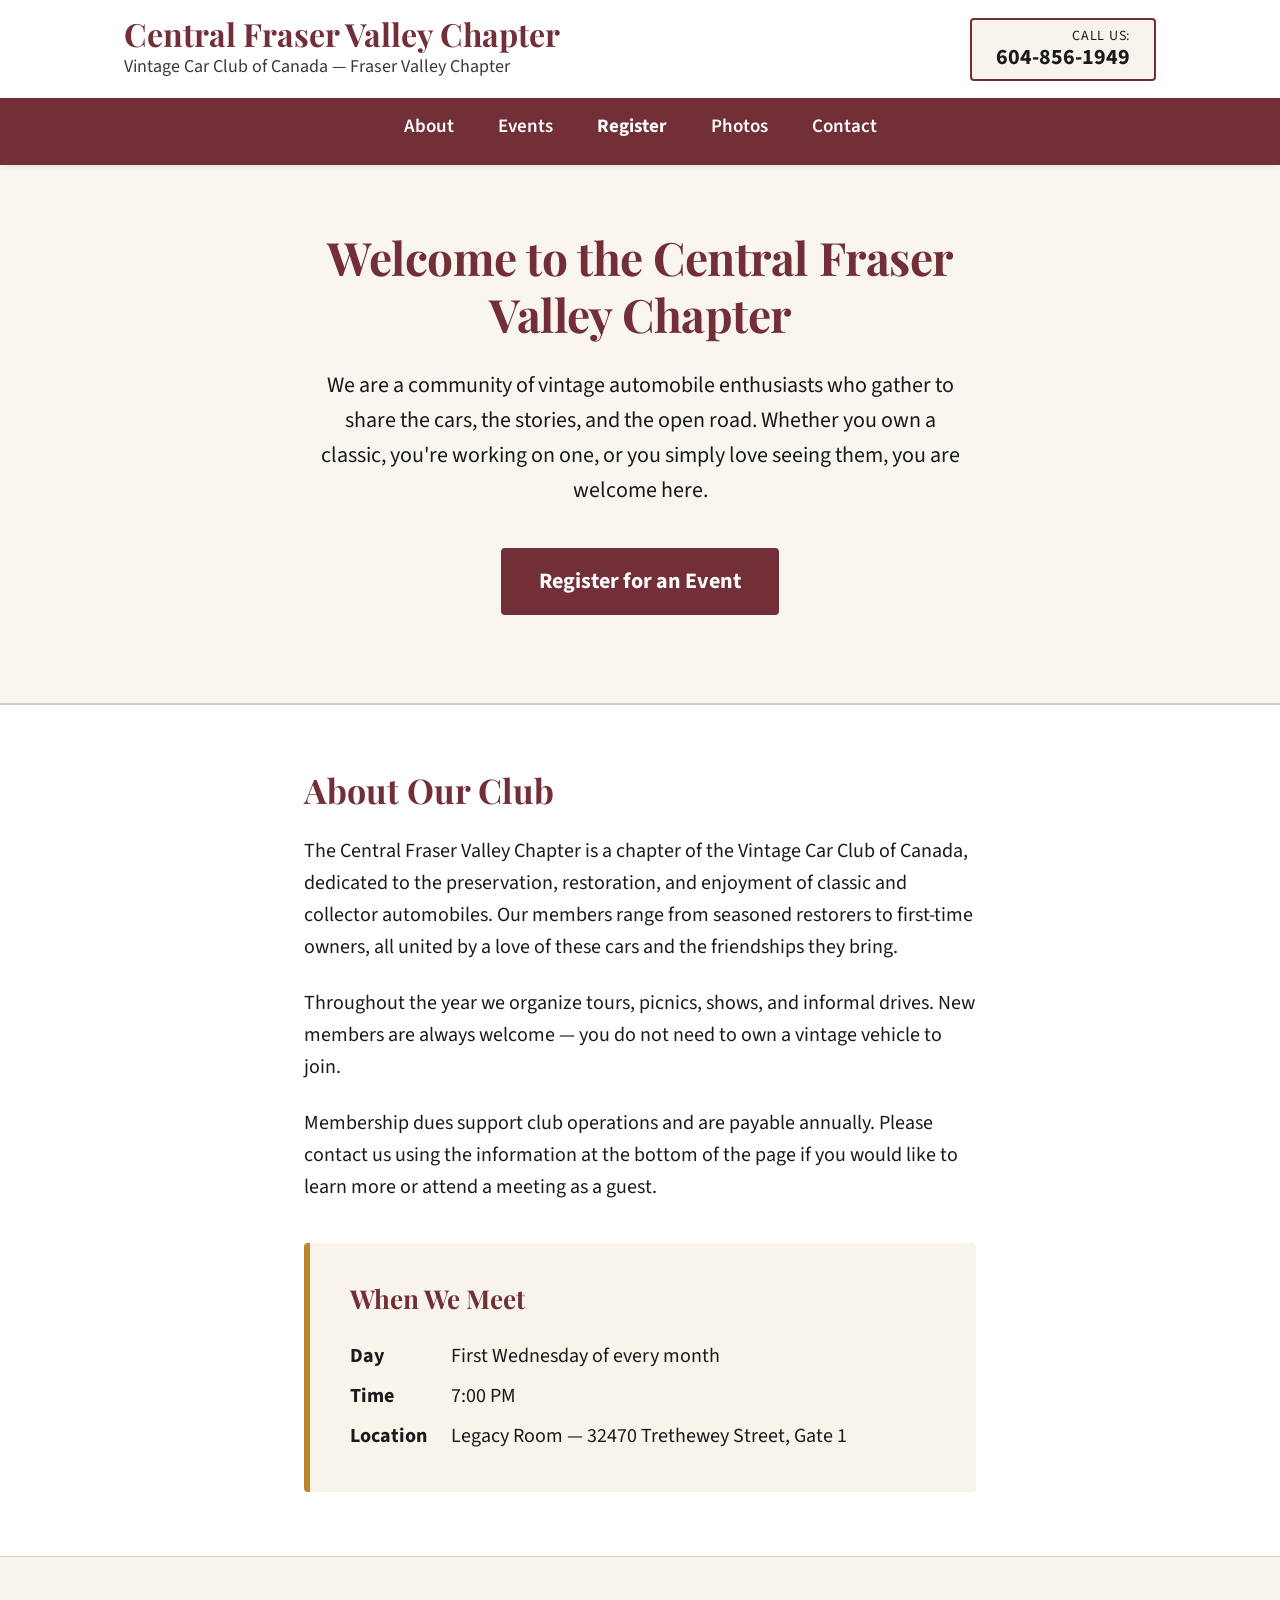
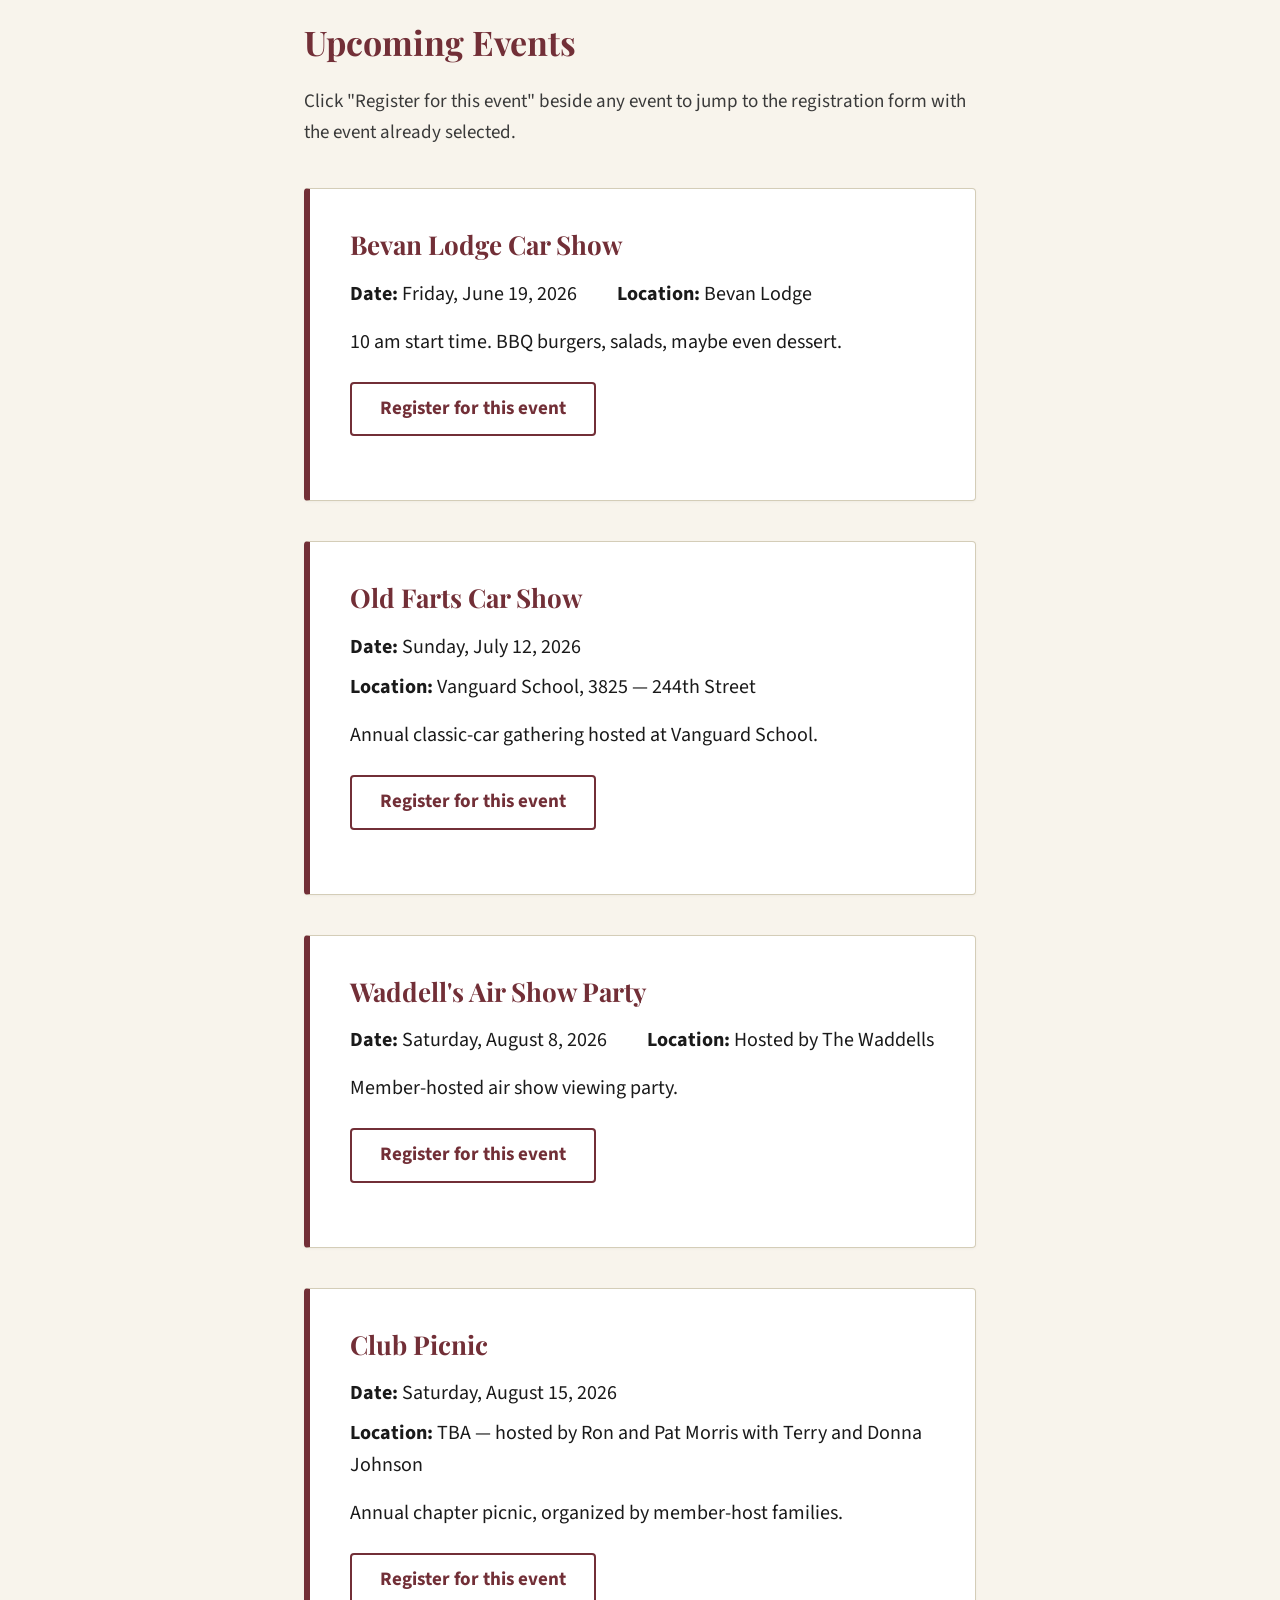
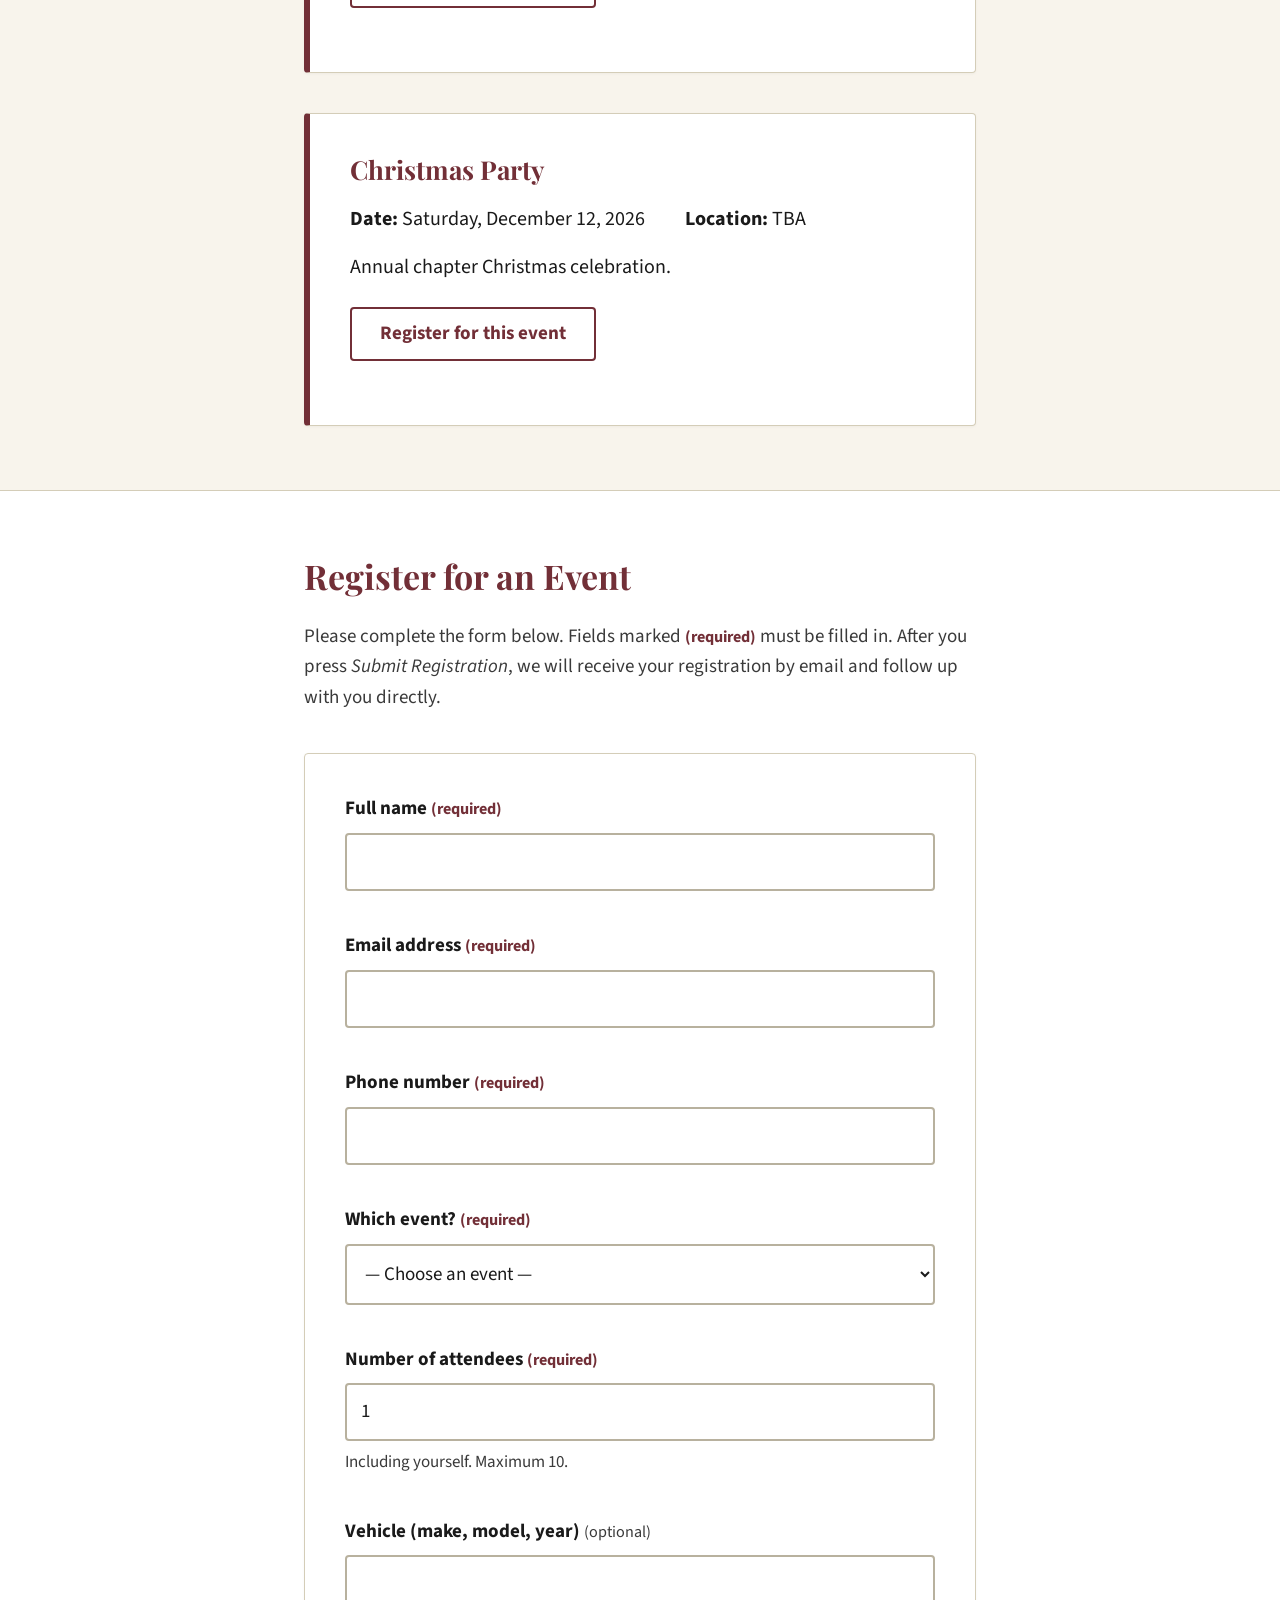
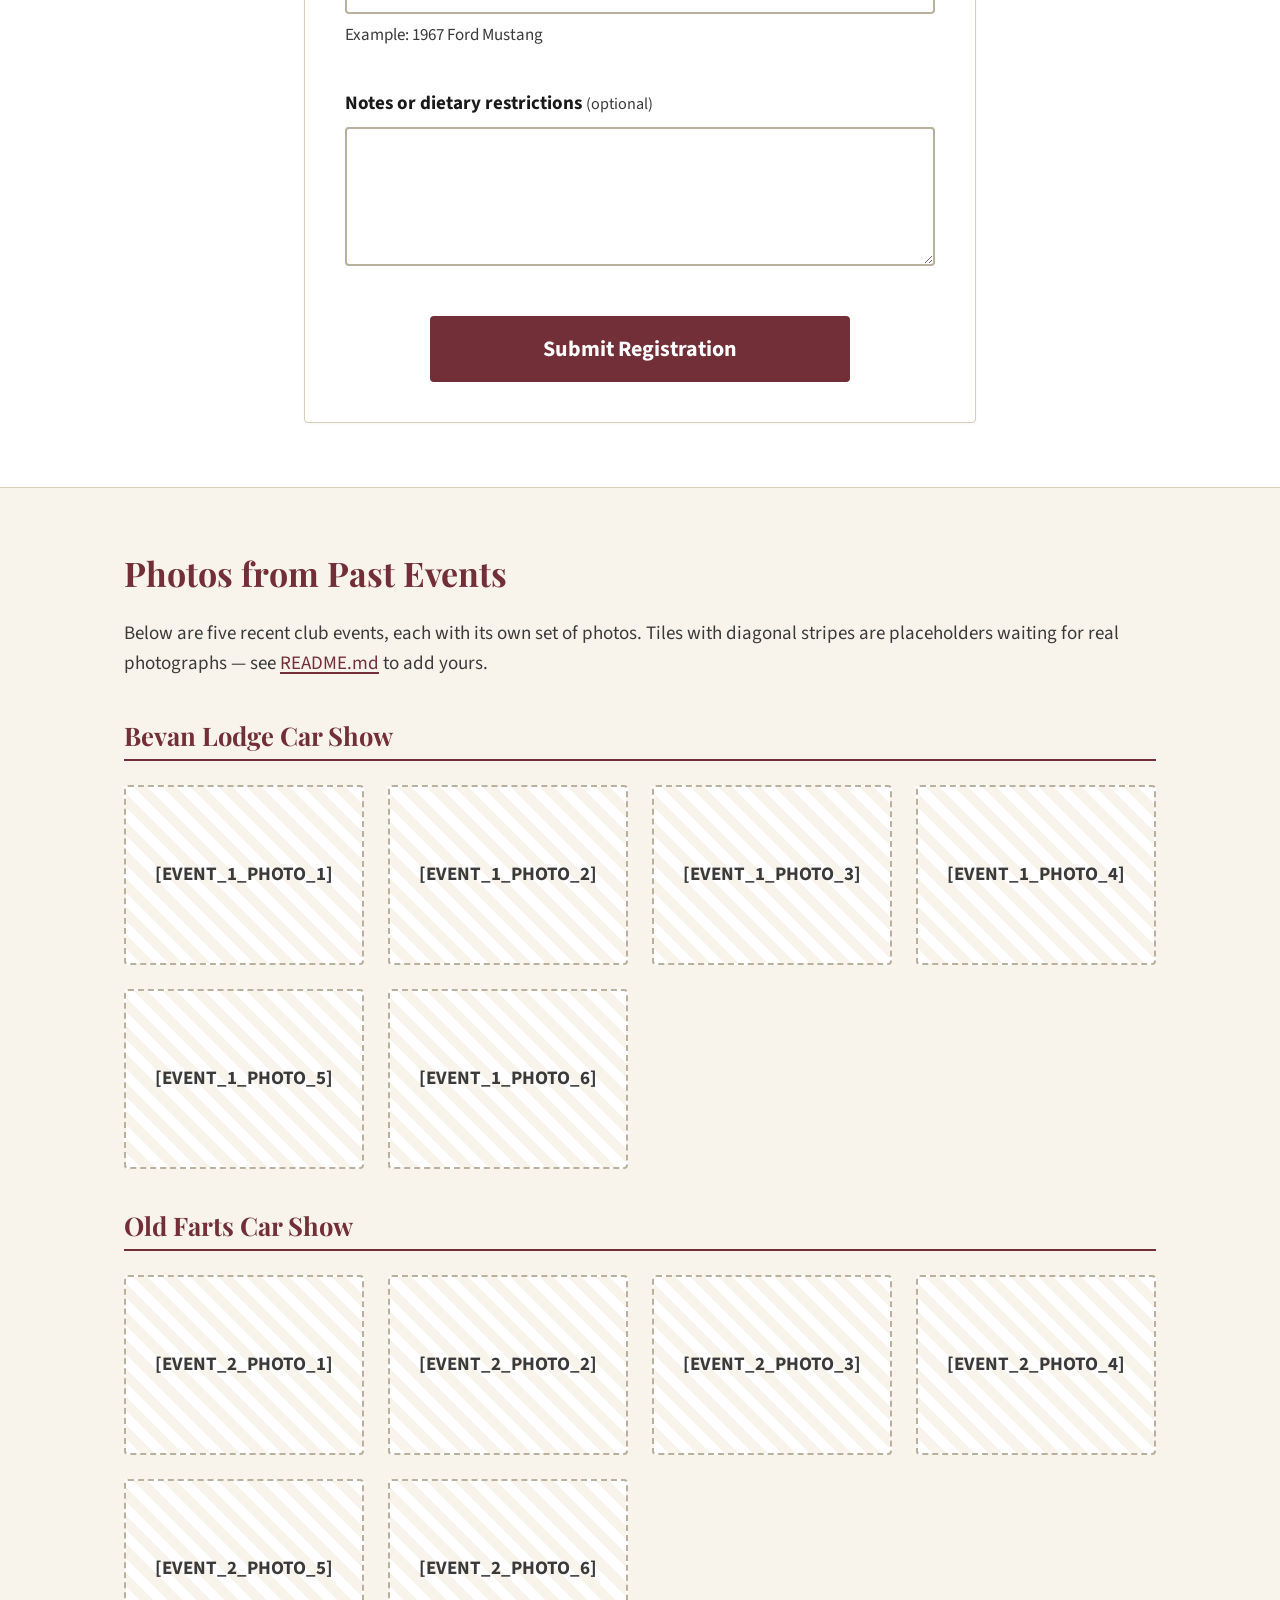
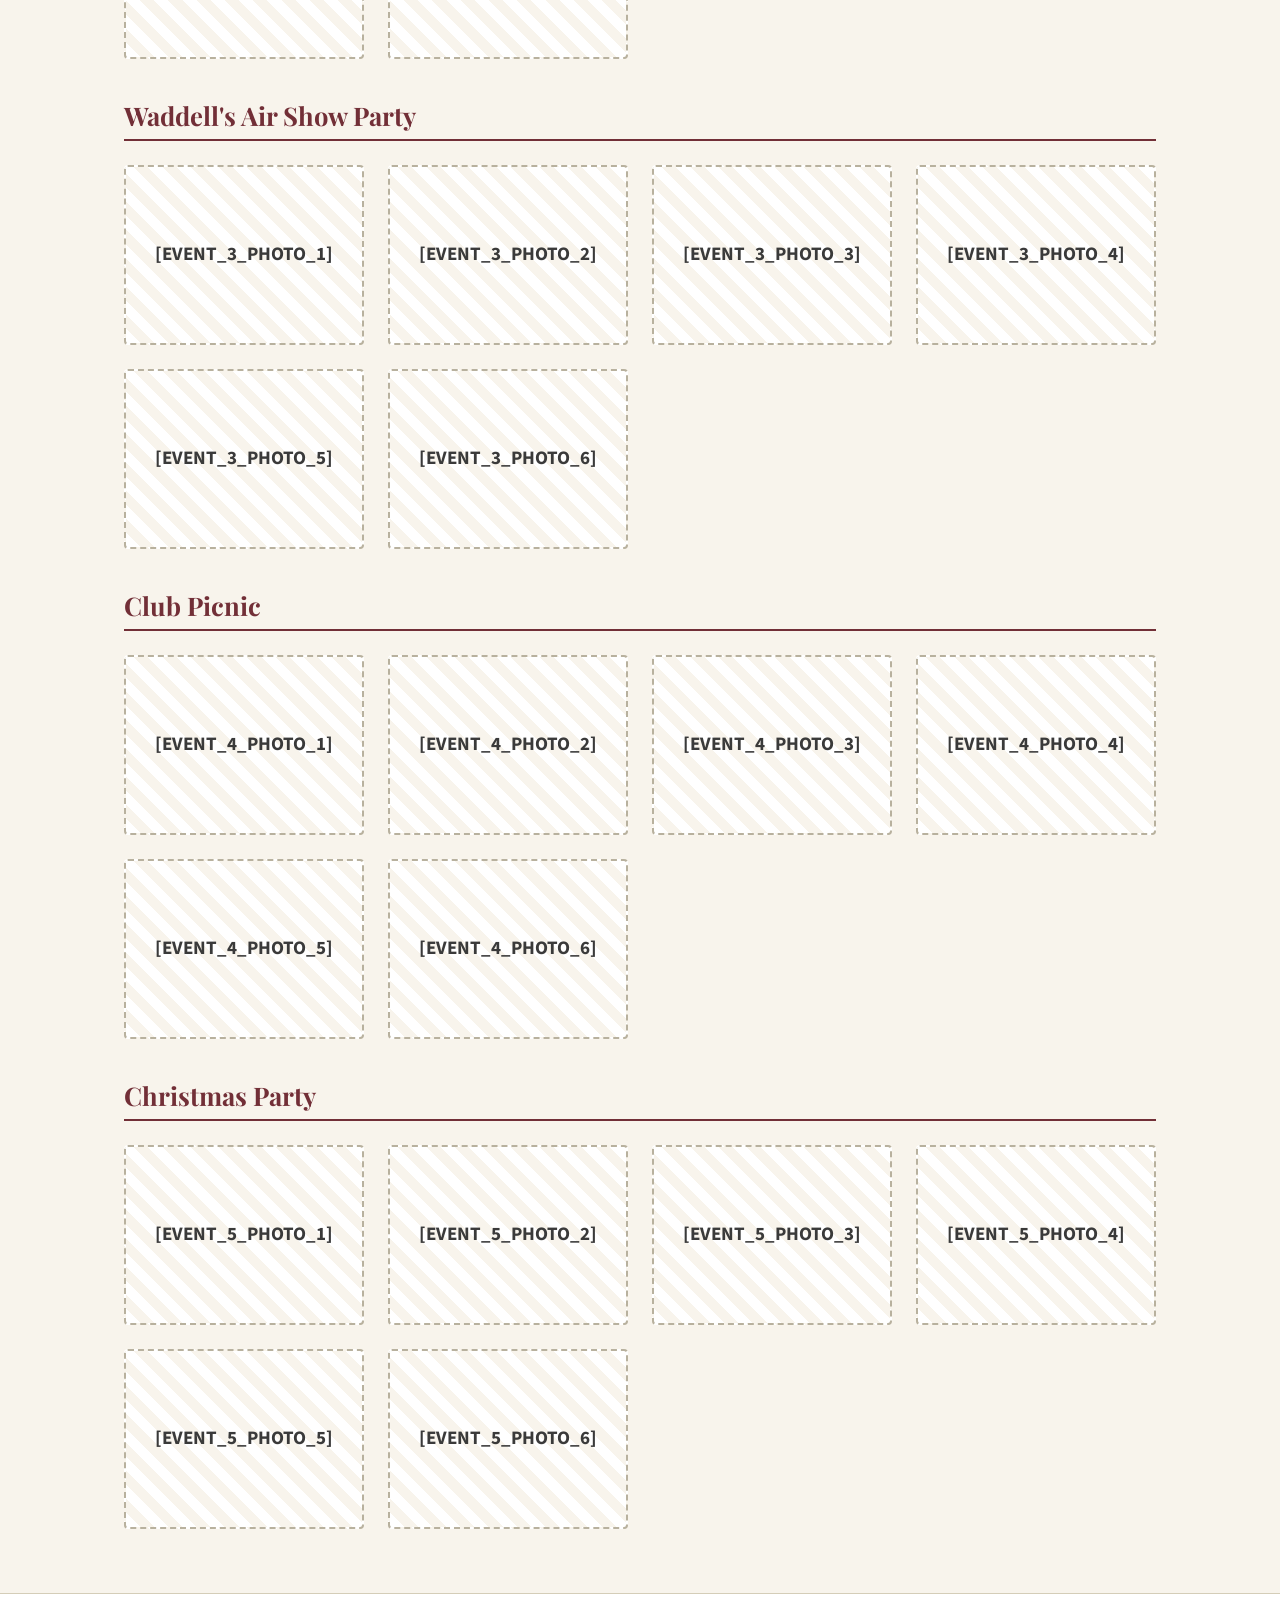
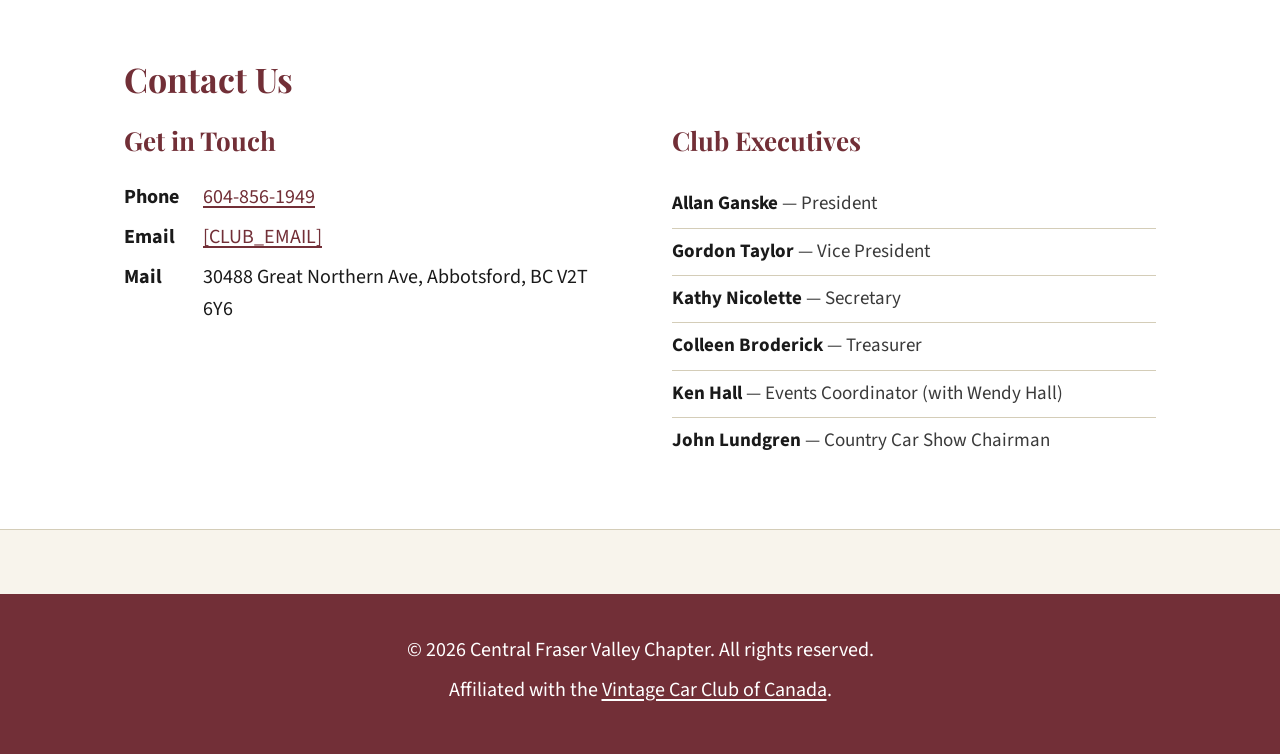
==== index.html @ ca495e0d "Initial commit: Vintage Car Club Fraser Valley website" ====
<!DOCTYPE html>
<html lang="en">
<head>
  <meta charset="UTF-8">
  <meta name="viewport" content="width=device-width, initial-scale=1.0">
  <meta name="description" content="Central Fraser Valley Chapter — a community of vintage automobile enthusiasts. Monthly meetings, scenic tours, and club events for restorers, drivers, and admirers of classic cars.">
  <meta name="theme-color" content="#722F37">

  <!-- Open Graph (for link previews when the site is shared) -->
  <meta property="og:type" content="website">
  <meta property="og:title" content="Central Fraser Valley Chapter">
  <meta property="og:description" content="Vintage Car Club of Canada — Fraser Valley Chapter">
  <meta property="og:locale" content="en_CA">

  <title>Central Fraser Valley Chapter — Vintage Car Club</title>

  <!-- Inline-SVG favicon: a simple steering wheel in the club's burgundy accent.
       No separate file needed. To change it, edit the SVG below. -->
  <link rel="icon" type="image/svg+xml" href="data:image/svg+xml;utf8,<svg xmlns='http://www.w3.org/2000/svg' viewBox='0 0 64 64'><circle cx='32' cy='32' r='26' fill='none' stroke='%23722F37' stroke-width='5'/><circle cx='32' cy='32' r='5' fill='%23722F37'/><path d='M32 6v20M6 32h20M58 32H38M32 58V38' stroke='%23722F37' stroke-width='5' stroke-linecap='round'/></svg>">

  <!-- Google Fonts: Playfair Display (serif headings) + Source Sans 3 (body).
       These are the only external resources the site loads. -->
  <link rel="preconnect" href="https://fonts.googleapis.com">
  <link rel="preconnect" href="https://fonts.gstatic.com" crossorigin>
  <link href="https://fonts.googleapis.com/css2?family=Playfair+Display:wght@600;700&family=Source+Sans+3:wght@400;600;700&display=swap" rel="stylesheet">

  <link rel="stylesheet" href="styles.css">
</head>
<body>

<!--
================================================================================
  CONFIG — what's filled in, what's still a placeholder
================================================================================

  Most values in this file have been filled in for the Central Fraser Valley
  Chapter. The list below shows which are real and which are still
  [SQUARE_BRACKET] placeholders for the club to set.

  ── BEFORE THE FIRST DEPLOY ─────────────────────────────────────────────────
    [CLUB_EMAIL]               STILL A PLACEHOLDER. The site is currently set
                               up to leave this empty so the club can choose a
                               shared inbox (Gmail, iCloud, etc.) before
                               launch instead of using one person's address.
                               Once chosen, do Find & Replace:
                                 [CLUB_EMAIL]  →  the chosen address.

  ── ALREADY FILLED IN (edit only when these change) ────────────────────────
    Club identity     name, tagline, phone, mailing address
    Meeting info      day, time, location
    Events 1–5        name, date, location, description
    Executives 1–6    name, role
    Photo gallery     event subheadings reuse [EVENT_X_NAME]; photo slot
                      captions are [EVENT_1_PHOTO_1]…[EVENT_5_PHOTO_6]

  ── PLACEHOLDERS RICHARD WILL EDIT ROUTINELY ────────────────────────────────
    [EVENT_1_PHOTO_1] … [EVENT_5_PHOTO_6]
        Caption text shown inside each placeholder gallery tile (e.g.
        "Lineup at the gate"). Replace the entire placeholder <li> with
        an <img> tag when you have a real photo for the slot — see
        README.md, "How to add photos to an event gallery". Empty / unused
        tiles can simply be deleted.

  ── HOW TO UPDATE A VALUE THE *SECOND* TIME ─────────────────────────────────
    On first fill-in, you Find & Replace e.g. [CLUB_PHONE] → 604-856-1949.
    Next time the phone number changes the placeholder is GONE — search
    instead for the *current* value (604-856-1949) and replace it with
    the new number. Same idea for any other value.

  ── WHERE FORM SUBMISSIONS GO ───────────────────────────────────────────────
    Form submissions are saved to the Netlify dashboard and (if configured)
    emailed to a club contact. See README.md section 4 for setup.

================================================================================
-->

<a class="skip-link" href="#main">Skip to main content</a>

<!-- ============================================================== -->
<!-- HEADER — sticky, contains brand, phone, and primary navigation -->
<!-- ============================================================== -->
<header class="site-header" role="banner">
  <div class="header-top">
    <div class="brand">
      <a href="#top" class="brand-link">
        <span class="brand-name">Central Fraser Valley Chapter</span>
        <span class="brand-tagline">Vintage Car Club of Canada — Fraser Valley Chapter</span>
      </a>
    </div>
    <a class="header-phone" href="tel:604-856-1949" aria-label="Call us at 604-856-1949">
      <span class="header-phone-label">Call us:</span>
      <span class="header-phone-number">604-856-1949</span>
    </a>
  </div>
  <nav class="site-nav" aria-label="Primary">
    <ul>
      <li><a href="#about">About</a></li>
      <li><a href="#events">Events</a></li>
      <li><a href="#register"><strong>Register</strong></a></li>
      <li><a href="#gallery">Photos</a></li>
      <li><a href="#contact">Contact</a></li>
    </ul>
  </nav>
</header>

<main id="main">
  <a id="top"></a>

  <!-- ============================================================ -->
  <!-- HERO — short welcome and primary call-to-action              -->
  <!-- ============================================================ -->
  <section class="hero" aria-labelledby="hero-heading">
    <div class="container">
      <h1 id="hero-heading">Welcome to the Central Fraser Valley Chapter</h1>
      <p class="hero-message">
        We are a community of vintage automobile enthusiasts who gather to share
        the cars, the stories, and the open road. Whether you own a classic,
        you're working on one, or you simply love seeing them, you are welcome here.
      </p>
      <p>
        <a class="btn btn-primary btn-large" href="#register">Register for an Event</a>
      </p>
    </div>
  </section>

  <!-- ============================================================ -->
  <!-- ABOUT — club description and meeting info                    -->
  <!-- ============================================================ -->
  <section id="about" class="section section-light">
    <div class="container">
      <h2>About Our Club</h2>
      <p>
        The Central Fraser Valley Chapter is a chapter of the Vintage Car Club of Canada, dedicated
        to the preservation, restoration, and enjoyment of classic and collector
        automobiles. Our members range from seasoned restorers to first-time
        owners, all united by a love of these cars and the friendships they bring.
      </p>
      <p>
        Throughout the year we organize tours, picnics, shows, and informal
        drives. New members are always welcome — you do not need to own a
        vintage vehicle to join.
      </p>
      <p>
        Membership dues support club operations and are payable annually.
        Please contact us using the information at the bottom of the page if
        you would like to learn more or attend a meeting as a guest.
      </p>

      <div class="meeting-info" role="region" aria-labelledby="meeting-heading">
        <h3 id="meeting-heading">When We Meet</h3>
        <dl class="meeting-list">
          <dt>Day</dt>
          <dd>First Wednesday of every month</dd>
          <dt>Time</dt>
          <dd>7:00 PM</dd>
          <dt>Location</dt>
          <dd>Legacy Room — 32470 Trethewey Street, Gate 1</dd>
        </dl>
      </div>
    </div>
  </section>

  <!-- ============================================================ -->
  <!-- UPCOMING EVENTS — to add an event:                           -->
  <!--   1. Copy any <li class="event"> block below.                -->
  <!--   2. Paste it inside the <ol class="events"> list.           -->
  <!--   3. Update the values inside (name, date, location, desc).  -->
  <!--   4. Add a matching <option> to the <select id="event">      -->
  <!--      down in the registration form.                          -->
  <!-- ============================================================ -->
  <section id="events" class="section">
    <div class="container">
      <h2>Upcoming Events</h2>
      <p class="section-intro">
        Click "Register for this event" beside any event to jump to the
        registration form with the event already selected.
      </p>

      <ol class="events" role="list">

        <!-- EVENT 1 -->
        <li class="event">
          <h3 class="event-name">Bevan Lodge Car Show</h3>
          <p class="event-meta">
            <span class="event-meta-item"><strong>Date:</strong> Friday, June 19, 2026</span>
            <span class="event-meta-item"><strong>Location:</strong> Bevan Lodge</span>
          </p>
          <p class="event-description">10 am start time. BBQ burgers, salads, maybe even dessert.</p>
          <p>
            <a class="btn btn-secondary" href="#register" data-event="Bevan Lodge Car Show">
              Register for this event
            </a>
          </p>
        </li>

        <!-- EVENT 2 -->
        <li class="event">
          <h3 class="event-name">Old Farts Car Show</h3>
          <p class="event-meta">
            <span class="event-meta-item"><strong>Date:</strong> Sunday, July 12, 2026</span>
            <span class="event-meta-item"><strong>Location:</strong> Vanguard School, 3825 — 244th Street</span>
          </p>
          <p class="event-description">Annual classic-car gathering hosted at Vanguard School.</p>
          <p>
            <a class="btn btn-secondary" href="#register" data-event="Old Farts Car Show">
              Register for this event
            </a>
          </p>
        </li>

        <!-- EVENT 3 -->
        <li class="event">
          <h3 class="event-name">Waddell's Air Show Party</h3>
          <p class="event-meta">
            <span class="event-meta-item"><strong>Date:</strong> Saturday, August 8, 2026</span>
            <span class="event-meta-item"><strong>Location:</strong> Hosted by The Waddells</span>
          </p>
          <p class="event-description">Member-hosted air show viewing party.</p>
          <p>
            <a class="btn btn-secondary" href="#register" data-event="Waddell's Air Show Party">
              Register for this event
            </a>
          </p>
        </li>

        <!-- EVENT 4 -->
        <li class="event">
          <h3 class="event-name">Club Picnic</h3>
          <p class="event-meta">
            <span class="event-meta-item"><strong>Date:</strong> Saturday, August 15, 2026</span>
            <span class="event-meta-item"><strong>Location:</strong> TBA — hosted by Ron and Pat Morris with Terry and Donna Johnson</span>
          </p>
          <p class="event-description">Annual chapter picnic, organized by member-host families.</p>
          <p>
            <a class="btn btn-secondary" href="#register" data-event="Club Picnic">
              Register for this event
            </a>
          </p>
        </li>

        <!-- EVENT 5 -->
        <li class="event">
          <h3 class="event-name">Christmas Party</h3>
          <p class="event-meta">
            <span class="event-meta-item"><strong>Date:</strong> Saturday, December 12, 2026</span>
            <span class="event-meta-item"><strong>Location:</strong> TBA</span>
          </p>
          <p class="event-description">Annual chapter Christmas celebration.</p>
          <p>
            <a class="btn btn-secondary" href="#register" data-event="Christmas Party">
              Register for this event
            </a>
          </p>
        </li>

      </ol>
    </div>
  </section>

  <!-- ============================================================ -->
  <!-- EVENT REGISTRATION FORM — primary feature of the site.       -->
  <!-- Submitted via Netlify Forms (data-netlify="true"). Each      -->
  <!-- submission appears in your Netlify dashboard under "Forms"   -->
  <!-- AND is emailed to the recipient configured there.            -->
  <!-- See README.md for setup instructions.                        -->
  <!-- ============================================================ -->
  <section id="register" class="section section-light">
    <div class="container">
      <h2>Register for an Event</h2>
      <p class="section-intro">
        Please complete the form below. Fields marked
        <span class="required">(required)</span> must be filled in.
        After you press <em>Submit Registration</em>, we will receive your
        registration by email and follow up with you directly.
      </p>

      <!-- Confirmation panel: hidden until JavaScript reveals it after a successful submit. -->
      <div id="form-success" class="form-success" hidden role="status" aria-live="polite">
        <h3>Thank you — your registration has been received.</h3>
        <p>
          We have your details and will be in touch shortly. If you have any
          questions in the meantime, please call <a href="tel:604-856-1949">604-856-1949</a>.
        </p>
      </div>

      <!-- Error panel: shown if the network submission fails. -->
      <div id="form-error" class="form-error" hidden role="alert">
        <h3>We couldn't submit your registration.</h3>
        <p>
          Something went wrong sending the form. Please try again, or call
          <a href="tel:604-856-1949">604-856-1949</a> to register by phone.
        </p>
      </div>

      <form
        id="registration-form"
        name="event-registration"
        method="POST"
        action="/thank-you.html"
        data-netlify="true"
        netlify-honeypot="bot-field"
        class="registration-form"
        novalidate
      >
        <!-- Required by Netlify so the form is detected at deploy time. -->
        <input type="hidden" name="form-name" value="event-registration">

        <!-- Honeypot: real visitors leave this empty; bots tend to fill every field.
             Visually hidden via the .hp-field CSS rule. No aria-hidden so the
             label remains discoverable to assistive tech that lands on it. -->
        <p class="hp-field">
          <label>
            Don't fill this out if you're human:
            <input name="bot-field" tabindex="-1" autocomplete="off">
          </label>
        </p>

        <div class="form-row">
          <label for="name">Full name <span class="required">(required)</span></label>
          <input type="text" id="name" name="name" required autocomplete="name" aria-describedby="name-error">
          <span class="field-error" id="name-error" aria-live="polite"></span>
        </div>

        <div class="form-row">
          <label for="email">Email address <span class="required">(required)</span></label>
          <input type="email" id="email" name="email" required autocomplete="email" inputmode="email" aria-describedby="email-error">
          <span class="field-error" id="email-error" aria-live="polite"></span>
        </div>

        <div class="form-row">
          <label for="phone">Phone number <span class="required">(required)</span></label>
          <input type="tel" id="phone" name="phone" required autocomplete="tel" inputmode="tel" placeholder="" aria-describedby="phone-error">
          <span class="field-error" id="phone-error" aria-live="polite"></span>
        </div>

        <div class="form-row">
          <label for="event">Which event? <span class="required">(required)</span></label>
          <!--
            IMPORTANT: keep these <option> values in sync with the events listed
            above. When you rename an event, do Find & Replace on the *current*
            event name (e.g. "Bevan Lodge Car Show") to update both at once.
          -->
          <select id="event" name="event" required aria-describedby="event-error">
            <option value="">— Choose an event —</option>
            <option value="Bevan Lodge Car Show">Bevan Lodge Car Show</option>
            <option value="Old Farts Car Show">Old Farts Car Show</option>
            <option value="Waddell's Air Show Party">Waddell's Air Show Party</option>
            <option value="Club Picnic">Club Picnic</option>
            <option value="Christmas Party">Christmas Party</option>
          </select>
          <span class="field-error" id="event-error" aria-live="polite"></span>
        </div>

        <div class="form-row">
          <label for="attendees">Number of attendees <span class="required">(required)</span></label>
          <input type="number" id="attendees" name="attendees" required min="1" max="10" value="1" inputmode="numeric" aria-describedby="attendees-hint attendees-error">
          <span class="field-hint" id="attendees-hint">Including yourself. Maximum 10.</span>
          <span class="field-error" id="attendees-error" aria-live="polite"></span>
        </div>

        <div class="form-row">
          <label for="vehicle">Vehicle (make, model, year) <span class="optional">(optional)</span></label>
          <input type="text" id="vehicle" name="vehicle" autocomplete="off" placeholder="" aria-describedby="vehicle-hint">
          <span class="field-hint" id="vehicle-hint">Example: 1967 Ford Mustang</span>
        </div>

        <div class="form-row">
          <label for="notes">Notes or dietary restrictions <span class="optional">(optional)</span></label>
          <textarea id="notes" name="notes" rows="4"></textarea>
        </div>

        <div class="form-actions">
          <button type="submit" class="btn btn-primary btn-submit">Submit Registration</button>
        </div>
      </form>
    </div>
  </section>

  <!-- ============================================================ -->
  <!-- PHOTO GALLERY — one mini-gallery per event.                  -->
  <!--                                                              -->
  <!-- Each event below has its own subheading and a grid of up to  -->
  <!-- six photo slots. Until real photos are added, every slot is  -->
  <!-- a labelled placeholder tile (dashed border + diagonal        -->
  <!-- stripes) so visitors and the maintainer can clearly tell     -->
  <!-- which spots still need filling.                              -->
  <!--                                                              -->
  <!-- TO ADD A REAL PHOTO TO ONE SLOT:                             -->
  <!--   1. Save the photo as a .jpg, about 800x600 pixels.         -->
  <!--   2. Put it in a /photos/ folder beside index.html.          -->
  <!--   3. Replace the entire <li class="gallery-item">…</li>      -->
  <!--      block with:                                             -->
  <!--                                                              -->
  <!--      <li class="gallery-item gallery-item-photo">            -->
  <!--        <img src="photos/your-photo.jpg"                      -->
  <!--             alt="Short description of what's in the photo">  -->
  <!--      </li>                                                   -->
  <!--                                                              -->
  <!-- See README.md, "How to add photos to an event gallery", for  -->
  <!-- step-by-step instructions written for a non-technical        -->
  <!-- volunteer.                                                   -->
  <!-- ============================================================ -->
  <section id="gallery" class="section">
    <div class="container container-wide">
      <h2>Photos from Past Events</h2>
      <p class="section-intro">
        Below are five recent club events, each with its own set of photos.
        Tiles with diagonal stripes are placeholders waiting for real
        photographs — see <a href="README.md">README.md</a> to add yours.
      </p>

      <!-- GALLERY EVENT 1 — Bevan Lodge Car Show -->
      <section class="gallery-event" aria-labelledby="gallery-event-1-heading">
        <h3 id="gallery-event-1-heading" class="gallery-event-name">Bevan Lodge Car Show</h3>
        <ul class="gallery" role="list">
          <li class="gallery-item"><span class="gallery-placeholder-label">[EVENT_1_PHOTO_1]</span></li>
          <li class="gallery-item"><span class="gallery-placeholder-label">[EVENT_1_PHOTO_2]</span></li>
          <li class="gallery-item"><span class="gallery-placeholder-label">[EVENT_1_PHOTO_3]</span></li>
          <li class="gallery-item"><span class="gallery-placeholder-label">[EVENT_1_PHOTO_4]</span></li>
          <li class="gallery-item"><span class="gallery-placeholder-label">[EVENT_1_PHOTO_5]</span></li>
          <li class="gallery-item"><span class="gallery-placeholder-label">[EVENT_1_PHOTO_6]</span></li>
        </ul>
      </section>

      <!-- GALLERY EVENT 2 — Old Farts Car Show -->
      <section class="gallery-event" aria-labelledby="gallery-event-2-heading">
        <h3 id="gallery-event-2-heading" class="gallery-event-name">Old Farts Car Show</h3>
        <ul class="gallery" role="list">
          <li class="gallery-item"><span class="gallery-placeholder-label">[EVENT_2_PHOTO_1]</span></li>
          <li class="gallery-item"><span class="gallery-placeholder-label">[EVENT_2_PHOTO_2]</span></li>
          <li class="gallery-item"><span class="gallery-placeholder-label">[EVENT_2_PHOTO_3]</span></li>
          <li class="gallery-item"><span class="gallery-placeholder-label">[EVENT_2_PHOTO_4]</span></li>
          <li class="gallery-item"><span class="gallery-placeholder-label">[EVENT_2_PHOTO_5]</span></li>
          <li class="gallery-item"><span class="gallery-placeholder-label">[EVENT_2_PHOTO_6]</span></li>
        </ul>
      </section>

      <!-- GALLERY EVENT 3 — Waddell's Air Show Party -->
      <section class="gallery-event" aria-labelledby="gallery-event-3-heading">
        <h3 id="gallery-event-3-heading" class="gallery-event-name">Waddell's Air Show Party</h3>
        <ul class="gallery" role="list">
          <li class="gallery-item"><span class="gallery-placeholder-label">[EVENT_3_PHOTO_1]</span></li>
          <li class="gallery-item"><span class="gallery-placeholder-label">[EVENT_3_PHOTO_2]</span></li>
          <li class="gallery-item"><span class="gallery-placeholder-label">[EVENT_3_PHOTO_3]</span></li>
          <li class="gallery-item"><span class="gallery-placeholder-label">[EVENT_3_PHOTO_4]</span></li>
          <li class="gallery-item"><span class="gallery-placeholder-label">[EVENT_3_PHOTO_5]</span></li>
          <li class="gallery-item"><span class="gallery-placeholder-label">[EVENT_3_PHOTO_6]</span></li>
        </ul>
      </section>

      <!-- GALLERY EVENT 4 — Club Picnic -->
      <section class="gallery-event" aria-labelledby="gallery-event-4-heading">
        <h3 id="gallery-event-4-heading" class="gallery-event-name">Club Picnic</h3>
        <ul class="gallery" role="list">
          <li class="gallery-item"><span class="gallery-placeholder-label">[EVENT_4_PHOTO_1]</span></li>
          <li class="gallery-item"><span class="gallery-placeholder-label">[EVENT_4_PHOTO_2]</span></li>
          <li class="gallery-item"><span class="gallery-placeholder-label">[EVENT_4_PHOTO_3]</span></li>
          <li class="gallery-item"><span class="gallery-placeholder-label">[EVENT_4_PHOTO_4]</span></li>
          <li class="gallery-item"><span class="gallery-placeholder-label">[EVENT_4_PHOTO_5]</span></li>
          <li class="gallery-item"><span class="gallery-placeholder-label">[EVENT_4_PHOTO_6]</span></li>
        </ul>
      </section>

      <!-- GALLERY EVENT 5 — Christmas Party -->
      <section class="gallery-event" aria-labelledby="gallery-event-5-heading">
        <h3 id="gallery-event-5-heading" class="gallery-event-name">Christmas Party</h3>
        <ul class="gallery" role="list">
          <li class="gallery-item"><span class="gallery-placeholder-label">[EVENT_5_PHOTO_1]</span></li>
          <li class="gallery-item"><span class="gallery-placeholder-label">[EVENT_5_PHOTO_2]</span></li>
          <li class="gallery-item"><span class="gallery-placeholder-label">[EVENT_5_PHOTO_3]</span></li>
          <li class="gallery-item"><span class="gallery-placeholder-label">[EVENT_5_PHOTO_4]</span></li>
          <li class="gallery-item"><span class="gallery-placeholder-label">[EVENT_5_PHOTO_5]</span></li>
          <li class="gallery-item"><span class="gallery-placeholder-label">[EVENT_5_PHOTO_6]</span></li>
        </ul>
      </section>

    </div>
  </section>

  <!-- ============================================================ -->
  <!-- CONTACT — phone, email, mail, executive list                 -->
  <!-- ============================================================ -->
  <section id="contact" class="section section-light">
    <div class="container container-wide">
      <h2>Contact Us</h2>
      <div class="contact-grid">
        <div class="contact-block">
          <h3>Get in Touch</h3>
          <dl class="contact-list">
            <dt>Phone</dt>
            <dd><a href="tel:604-856-1949">604-856-1949</a></dd>
            <dt>Email</dt>
            <dd><a href="mailto:[CLUB_EMAIL]">[CLUB_EMAIL]</a></dd>
            <dt>Mail</dt>
            <dd>30488 Great Northern Ave, Abbotsford, BC V2T 6Y6</dd>
          </dl>
        </div>

        <div class="contact-block">
          <h3>Club Executives</h3>
          <ul class="executives" role="list">
            <li><strong>Allan Ganske</strong><span class="exec-role"> — President</span></li>
            <li><strong>Gordon Taylor</strong><span class="exec-role"> — Vice President</span></li>
            <li><strong>Kathy Nicolette</strong><span class="exec-role"> — Secretary</span></li>
            <li><strong>Colleen Broderick</strong><span class="exec-role"> — Treasurer</span></li>
            <li><strong>Ken Hall</strong><span class="exec-role"> — Events Coordinator (with Wendy Hall)</span></li>
            <li><strong>John Lundgren</strong><span class="exec-role"> — Country Car Show Chairman</span></li>
          </ul>
        </div>
      </div>
    </div>
  </section>

</main>

<!-- ============================================================== -->
<!-- FOOTER                                                         -->
<!-- ============================================================== -->
<footer class="site-footer" role="contentinfo">
  <div class="container container-wide">
    <p>&copy; <span id="current-year">2026</span> Central Fraser Valley Chapter. All rights reserved.</p>
    <p>
      Affiliated with the
      <a href="https://vccc.com" rel="noopener external">Vintage Car Club of Canada</a>.
    </p>
  </div>
</footer>

<script src="script.js" defer></script>
</body>
</html>
---- styles.css ----
/* ==========================================================================
   [CLUB_NAME] — stylesheet
   --------------------------------------------------------------------------
   Organized in this order:
     1.  Custom properties (colors, fonts, spacing)
     2.  Reset & base
     3.  Typography & links
     4.  Layout containers
     5.  Skip link & accessibility helpers
     6.  Header & navigation
     7.  Hero
     8.  Generic sections
     9.  About / meeting info
    10.  Events list
    11.  Buttons
    12.  Registration form
    13.  Form success / error panels
    14.  Photo gallery
    15.  Contact section
    16.  Footer
    17.  Mobile media queries (at the bottom)

   Older audience considerations:
     - Body text 18–20 px
     - Line-height 1.6
     - High-contrast text on cream/white backgrounds (no gray on white)
     - Visible focus rings
     - In-content links underlined
     - Buttons ≥ 48 px tall, form submit ≥ 56 px
   ========================================================================== */


/* 1. Custom properties --------------------------------------------------- */
:root {
  /* Colors (classic vintage automotive palette) */
  --color-bg:               #F8F4EC;
  --color-bg-alt:           #FFFFFF;
  --color-surface:          #FFFFFF;
  --color-text:             #1A1A1A;
  --color-text-muted:       #3A3A3A;
  --color-accent:           #722F37;
  --color-accent-dark:      #5A1F26;
  --color-accent-light:     #8C434B;
  --color-accent-secondary: #B8862B;
  --color-accent-secondary-dark: #8E6620;
  --color-border:           #D4CDB8;
  --color-border-strong:    #B8B19E;
  --color-error:            #A02830;
  --color-error-bg:         #FBEDEE;
  --color-success:          #3A6B35;
  --color-success-bg:       #EDF4EC;

  /* Typography */
  --font-heading: "Playfair Display", Georgia, "Times New Roman", serif;
  --font-body:    "Source Sans 3", -apple-system, BlinkMacSystemFont, "Segoe UI", Roboto, Helvetica, Arial, sans-serif;

  --fs-base:   20px;     /* body */
  --fs-small:  17px;     /* footnotes / hints */
  --fs-h1:     46px;
  --fs-h2:     34px;
  --fs-h3:     26px;

  /* Spacing */
  --space-xxs: 4px;
  --space-xs:  8px;
  --space-sm:  16px;
  --space-md:  24px;
  --space-lg:  40px;
  --space-xl:  64px;
  --space-xxl: 96px;

  /* Layout */
  --width-content: 720px;
  --width-wide:    1080px;
  --radius:        4px;

  /* Used by anchor scrolling so headings don't hide under the sticky header. */
  --header-offset: 170px;
}


/* 2. Reset & base -------------------------------------------------------- */
*,
*::before,
*::after { box-sizing: border-box; }

html {
  scroll-behavior: smooth;
  scroll-padding-top: var(--header-offset);
  -webkit-text-size-adjust: 100%;
}

body {
  margin: 0;
  background-color: var(--color-bg);
  color: var(--color-text);
  font-family: var(--font-body);
  font-size: var(--fs-base);
  line-height: 1.6;
  font-weight: 400;
  text-rendering: optimizeLegibility;
  -webkit-font-smoothing: antialiased;
}

img,
svg { max-width: 100%; height: auto; display: block; }

ol, ul { padding-left: 1.4em; }


/* 3. Typography & links -------------------------------------------------- */
h1, h2, h3, h4 {
  font-family: var(--font-heading);
  font-weight: 700;
  color: var(--color-accent);
  line-height: 1.25;
  margin: 0 0 var(--space-md);
}

h1 { font-size: var(--fs-h1); letter-spacing: -0.01em; }
h2 { font-size: var(--fs-h2); }
h3 { font-size: var(--fs-h3); color: var(--color-text); }

p { margin: 0 0 var(--space-md); }

p + p { margin-top: 0; }

strong { font-weight: 700; }
em     { font-style: italic; }

a {
  color: var(--color-accent);
  text-decoration: underline;
  text-decoration-thickness: 2px;
  text-underline-offset: 3px;
}

a:hover,
a:focus-visible {
  color: var(--color-accent-dark);
  text-decoration-thickness: 3px;
}

:focus-visible {
  outline: 3px solid var(--color-accent-secondary-dark);
  outline-offset: 3px;
  border-radius: var(--radius);
}


/* 4. Layout containers --------------------------------------------------- */
.container {
  width: 100%;
  max-width: var(--width-content);
  margin: 0 auto;
  padding: 0 var(--space-md);
}

.container-wide {
  max-width: var(--width-wide);
}


/* 5. Skip link & accessibility helpers ---------------------------------- */
.skip-link {
  position: absolute;
  left: -9999px;
  top: 0;
  background: var(--color-accent);
  color: #fff;
  padding: var(--space-sm) var(--space-md);
  z-index: 1000;
  text-decoration: underline;
}
.skip-link:focus {
  left: var(--space-md);
  top: var(--space-md);
}

.required {
  color: var(--color-accent);
  font-weight: 700;
  font-size: 0.85em;
  white-space: nowrap;
}
.optional {
  color: var(--color-text-muted);
  font-weight: 400;
  font-size: 0.85em;
  white-space: nowrap;
}

/* Honeypot field: invisible to humans, picked up by bots. */
.hp-field {
  position: absolute !important;
  left: -10000px !important;
  width: 1px;
  height: 1px;
  overflow: hidden;
}


/* 6. Header & navigation ------------------------------------------------- */
.site-header {
  position: sticky;
  top: 0;
  z-index: 100;
  background: var(--color-bg-alt);
  border-bottom: 4px solid var(--color-accent);
  box-shadow: 0 2px 6px rgba(0, 0, 0, 0.08);
}

.header-top {
  max-width: var(--width-wide);
  margin: 0 auto;
  padding: var(--space-sm) var(--space-md);
  display: flex;
  justify-content: space-between;
  align-items: center;
  gap: var(--space-md);
  flex-wrap: wrap;
}

.brand-link {
  text-decoration: none;
  color: inherit;
  display: inline-block;
}
.brand-link:hover,
.brand-link:focus-visible { color: inherit; }

.brand-name {
  display: block;
  font-family: var(--font-heading);
  font-size: 32px;
  font-weight: 700;
  color: var(--color-accent);
  line-height: 1.1;
}
.brand-tagline {
  display: block;
  font-size: 18px;
  color: var(--color-text-muted);
  margin-top: 2px;
}

.header-phone {
  display: inline-flex;
  flex-direction: column;
  align-items: flex-end;
  text-decoration: none;
  color: var(--color-text);
  font-weight: 700;
  background: var(--color-bg);
  padding: var(--space-xs) var(--space-md);
  border: 2px solid var(--color-accent);
  border-radius: var(--radius);
  line-height: 1.2;
  min-height: 48px;
  justify-content: center;
}
.header-phone:hover,
.header-phone:focus-visible {
  background: var(--color-accent);
  color: #fff;
  text-decoration: none;
}
.header-phone-label {
  font-size: 14px;
  font-weight: 400;
  text-transform: uppercase;
  letter-spacing: 0.05em;
  color: inherit;
}
.header-phone-number {
  font-size: 22px;
  font-family: var(--font-body);
}

.site-nav {
  background: var(--color-accent);
}
.site-nav ul {
  list-style: none;
  margin: 0;
  padding: 0;
  display: flex;
  flex-wrap: wrap;
  justify-content: center;
  max-width: var(--width-wide);
  margin: 0 auto;
}
.site-nav li { margin: 0; }
.site-nav a {
  display: block;
  padding: 14px 22px;
  color: #fff;
  text-decoration: none;
  font-size: 19px;
  font-weight: 600;
  border-bottom: 4px solid transparent;
  min-height: 48px;
}
.site-nav a:hover,
.site-nav a:focus-visible {
  background: var(--color-accent-dark);
  color: #fff;
  border-bottom-color: var(--color-accent-secondary);
}


/* 7. Hero ---------------------------------------------------------------- */
.hero {
  background:
    linear-gradient(rgba(248, 244, 236, 0.85), rgba(248, 244, 236, 0.85)),
    var(--color-bg-alt);
  border-bottom: 1px solid var(--color-border);
  padding: var(--space-xl) 0 var(--space-xl);
  text-align: center;
}
.hero h1 {
  margin-bottom: var(--space-md);
}
.hero-message {
  font-size: 22px;
  max-width: 640px;
  margin: 0 auto var(--space-lg);
  color: var(--color-text);
}


/* 8. Generic sections --------------------------------------------------- */
.section {
  padding: var(--space-xl) 0;
}
.section-light {
  background: var(--color-bg-alt);
  border-top: 1px solid var(--color-border);
  border-bottom: 1px solid var(--color-border);
}
.section-intro {
  font-size: 19px;
  color: var(--color-text-muted);
  margin-bottom: var(--space-lg);
}

/* 404 page */
.section-error {
  text-align: center;
}
.section-error .hero-message {
  margin-left: auto;
  margin-right: auto;
}


/* 9. About / meeting info ----------------------------------------------- */
.meeting-info {
  margin-top: var(--space-lg);
  padding: var(--space-lg);
  background: var(--color-bg);
  border-left: 6px solid var(--color-accent-secondary);
  border-radius: var(--radius);
}
.meeting-info h3 {
  margin-top: 0;
  color: var(--color-accent);
}

.meeting-list {
  display: grid;
  grid-template-columns: max-content 1fr;
  gap: var(--space-xs) var(--space-md);
  margin: 0;
}
.meeting-list dt {
  font-weight: 700;
  color: var(--color-text);
}
.meeting-list dd {
  margin: 0;
}


/* 10. Events list -------------------------------------------------------- */
.events {
  list-style: none;
  padding: 0;
  margin: 0;
  display: grid;
  gap: var(--space-lg);
}
.event {
  background: var(--color-surface);
  border: 1px solid var(--color-border);
  border-left: 6px solid var(--color-accent);
  border-radius: var(--radius);
  padding: var(--space-lg);
  box-shadow: 0 1px 3px rgba(0, 0, 0, 0.04);
}
.event-name {
  margin-top: 0;
  margin-bottom: var(--space-sm);
  color: var(--color-accent);
  font-family: var(--font-heading);
}
.event-meta {
  display: flex;
  flex-wrap: wrap;
  gap: var(--space-xs) var(--space-lg);
  margin-bottom: var(--space-sm);
  color: var(--color-text);
}
.event-meta-item {
  display: inline-block;
}
.event-description {
  margin-bottom: var(--space-md);
}


/* 11. Buttons ----------------------------------------------------------- */
.btn {
  display: inline-block;
  font-family: var(--font-body);
  font-size: 19px;
  font-weight: 700;
  line-height: 1.2;
  text-align: center;
  text-decoration: none;
  cursor: pointer;
  padding: 14px 28px;
  border-radius: var(--radius);
  border: 2px solid transparent;
  min-height: 48px;
  transition: background-color 0.15s ease, color 0.15s ease, border-color 0.15s ease;
}
.btn:hover,
.btn:focus-visible {
  text-decoration: none;
}

.btn-primary {
  background: var(--color-accent);
  color: #fff;
  border-color: var(--color-accent);
}
.btn-primary:hover,
.btn-primary:focus-visible {
  background: var(--color-accent-dark);
  border-color: var(--color-accent-dark);
  color: #fff;
}

.btn-secondary {
  background: var(--color-surface);
  color: var(--color-accent);
  border-color: var(--color-accent);
}
.btn-secondary:hover,
.btn-secondary:focus-visible {
  background: var(--color-accent);
  color: #fff;
}

.btn-large {
  font-size: 22px;
  padding: 18px 36px;
  min-height: 56px;
}

.btn-submit {
  font-size: 22px;
  padding: 18px 32px;
  min-height: 56px;
  width: 100%;
  max-width: 420px;
}


/* 12. Registration form ------------------------------------------------- */
.registration-form {
  background: var(--color-surface);
  border: 1px solid var(--color-border);
  padding: var(--space-lg);
  border-radius: var(--radius);
  box-shadow: 0 1px 3px rgba(0, 0, 0, 0.04);
}

.form-row {
  margin-bottom: var(--space-lg);
}
.form-row label {
  display: block;
  font-size: 19px;
  font-weight: 700;
  margin-bottom: var(--space-xs);
  color: var(--color-text);
}

.form-row input[type="text"],
.form-row input[type="email"],
.form-row input[type="tel"],
.form-row input[type="number"],
.form-row select,
.form-row textarea {
  width: 100%;
  font-family: var(--font-body);
  font-size: 19px;
  line-height: 1.4;
  color: var(--color-text);
  background: #fff;
  border: 2px solid var(--color-border-strong);
  border-radius: var(--radius);
  padding: 14px 14px;
  min-height: 52px;
}

.form-row textarea {
  min-height: 110px;
  resize: vertical;
}

.form-row input:focus,
.form-row select:focus,
.form-row textarea:focus {
  outline: 3px solid var(--color-accent-secondary-dark);
  outline-offset: 1px;
  border-color: var(--color-accent);
}

.form-row select {
  appearance: auto;
  background: #fff;
}

/* Invalid state — applied by script.js after a failed submit attempt. */
.form-row.has-error label {
  color: var(--color-error);
}
.form-row.has-error input,
.form-row.has-error select,
.form-row.has-error textarea {
  border-color: var(--color-error);
  background-color: var(--color-error-bg);
}

.field-hint {
  display: block;
  font-size: var(--fs-small);
  color: var(--color-text-muted);
  margin-top: var(--space-xs);
}
.field-error {
  display: block;
  min-height: 1.4em;
  font-size: var(--fs-small);
  font-weight: 700;
  color: var(--color-error);
  margin-top: var(--space-xs);
}
.field-error:empty {
  display: none;
}

.form-actions {
  margin-top: var(--space-lg);
  text-align: center;
}


/* 13. Form success / error panels -------------------------------------- */
.form-success,
.form-error {
  margin-bottom: var(--space-lg);
  padding: var(--space-lg);
  border-radius: var(--radius);
  border-left: 6px solid;
}
.form-success {
  background: var(--color-success-bg);
  border-color: var(--color-success);
}
.form-success h3 {
  color: var(--color-success);
  margin-top: 0;
}
.form-error {
  background: var(--color-error-bg);
  border-color: var(--color-error);
}
.form-error h3 {
  color: var(--color-error);
  margin-top: 0;
}


/* 14. Photo gallery ----------------------------------------------------- */
/* The gallery is broken into one mini-gallery per event. Each .gallery-event
   block has its own subheading and its own grid of tiles. Placeholder tiles
   (no <img> inside) keep their dashed border and diagonal stripes so the
   maintainer can see at a glance which slots still need real photos. Real
   photos use .gallery-item-photo, which drops the placeholder treatment. */
.gallery-event {
  margin-top: var(--space-lg);
}
.gallery-event:first-of-type {
  margin-top: var(--space-md);
}
.gallery-event-name {
  font-family: var(--font-heading);
  color: var(--color-accent);
  font-size: 1.6rem;
  margin: 0 0 var(--space-md);
  padding-bottom: var(--space-xs);
  border-bottom: 2px solid var(--color-accent);
}
.gallery {
  list-style: none;
  padding: 0;
  margin: 0;
  display: grid;
  grid-template-columns: repeat(auto-fit, minmax(240px, 1fr));
  gap: var(--space-md);
}
.gallery-item {
  aspect-ratio: 4 / 3;
  background:
    repeating-linear-gradient(
      45deg,
      var(--color-bg-alt) 0,
      var(--color-bg-alt) 10px,
      var(--color-bg) 10px,
      var(--color-bg) 20px
    );
  border: 2px dashed var(--color-border-strong);
  border-radius: var(--radius);
  display: flex;
  align-items: center;
  justify-content: center;
  text-align: center;
  padding: var(--space-md);
  overflow: hidden;
}
/* When a real photo is added, the <li> gets the .gallery-item-photo class
   so the dashed-stripe placeholder treatment is dropped and the image fills
   the tile cleanly. */
.gallery-item-photo {
  background: none;
  border: 1px solid var(--color-border);
  padding: 0;
}
.gallery-item-photo img {
  width: 100%;
  height: 100%;
  object-fit: cover;
  display: block;
}
.gallery-placeholder-label {
  font-family: var(--font-body);
  font-weight: 700;
  color: var(--color-text-muted);
  font-size: 19px;
  line-height: 1.3;
}


/* 15. Contact section --------------------------------------------------- */
.contact-grid {
  display: grid;
  grid-template-columns: repeat(auto-fit, minmax(320px, 1fr));
  gap: var(--space-xl);
}
.contact-block h3 {
  color: var(--color-accent);
  margin-top: 0;
}

.contact-list {
  display: grid;
  grid-template-columns: max-content 1fr;
  gap: var(--space-xs) var(--space-md);
  margin: 0;
}
.contact-list dt {
  font-weight: 700;
}
.contact-list dd {
  margin: 0;
}

.executives {
  list-style: none;
  padding: 0;
  margin: 0;
}
.executives li {
  padding: var(--space-xs) 0;
  border-bottom: 1px solid var(--color-border);
  font-size: 19px;
}
.executives li:last-child { border-bottom: none; }
.exec-role {
  color: var(--color-text-muted);
}


/* 16. Footer ------------------------------------------------------------ */
.site-footer {
  background: var(--color-accent);
  color: #fff;
  padding: var(--space-lg) 0;
  text-align: center;
  margin-top: var(--space-xl);
}
.site-footer p { margin: 0 0 var(--space-xs); }
.site-footer a {
  color: #fff;
}
.site-footer a:hover,
.site-footer a:focus-visible {
  color: var(--color-bg);
}


/* 17. Mobile media queries --------------------------------------------- */
@media (max-width: 720px) {
  :root {
    --fs-base: 18px;
    --fs-h1: 36px;
    --fs-h2: 28px;
    --fs-h3: 22px;
    --header-offset: 200px;
    --space-xl: 48px;
  }

  .header-top {
    flex-direction: column;
    align-items: stretch;
    gap: var(--space-sm);
    text-align: center;
  }
  .header-phone {
    align-items: center;
  }
  .brand-name { font-size: 28px; }

  .site-nav a {
    padding: 12px 14px;
    font-size: 17px;
  }

  .hero,
  .section {
    padding: var(--space-lg) 0;
  }

  .hero-message { font-size: 19px; }

  .meeting-info,
  .event,
  .registration-form,
  .form-success,
  .form-error {
    padding: var(--space-md);
  }

  .btn-large,
  .btn-submit {
    font-size: 19px;
    padding: 16px 24px;
  }

  .gallery {
    grid-template-columns: 1fr 1fr;
  }
}

@media (max-width: 420px) {
  .gallery {
    grid-template-columns: 1fr;
  }
  .site-nav ul {
    justify-content: stretch;
  }
  .site-nav li {
    flex: 1 1 33%;
    text-align: center;
  }
  .site-nav a {
    padding: 12px 6px;
    font-size: 16px;
  }
}

/* Honour user "reduced motion" preference: disable smooth scrolling */
@media (prefers-reduced-motion: reduce) {
  html { scroll-behavior: auto; }
  * {
    transition-duration: 0s !important;
    animation-duration: 0s !important;
  }
}

/* Print: a clean printable page (mostly for the events list) */
@media print {
  .site-header,
  .site-nav,
  .hero,
  #register,
  #gallery,
  .site-footer { display: none; }
  body { background: #fff; color: #000; }
}
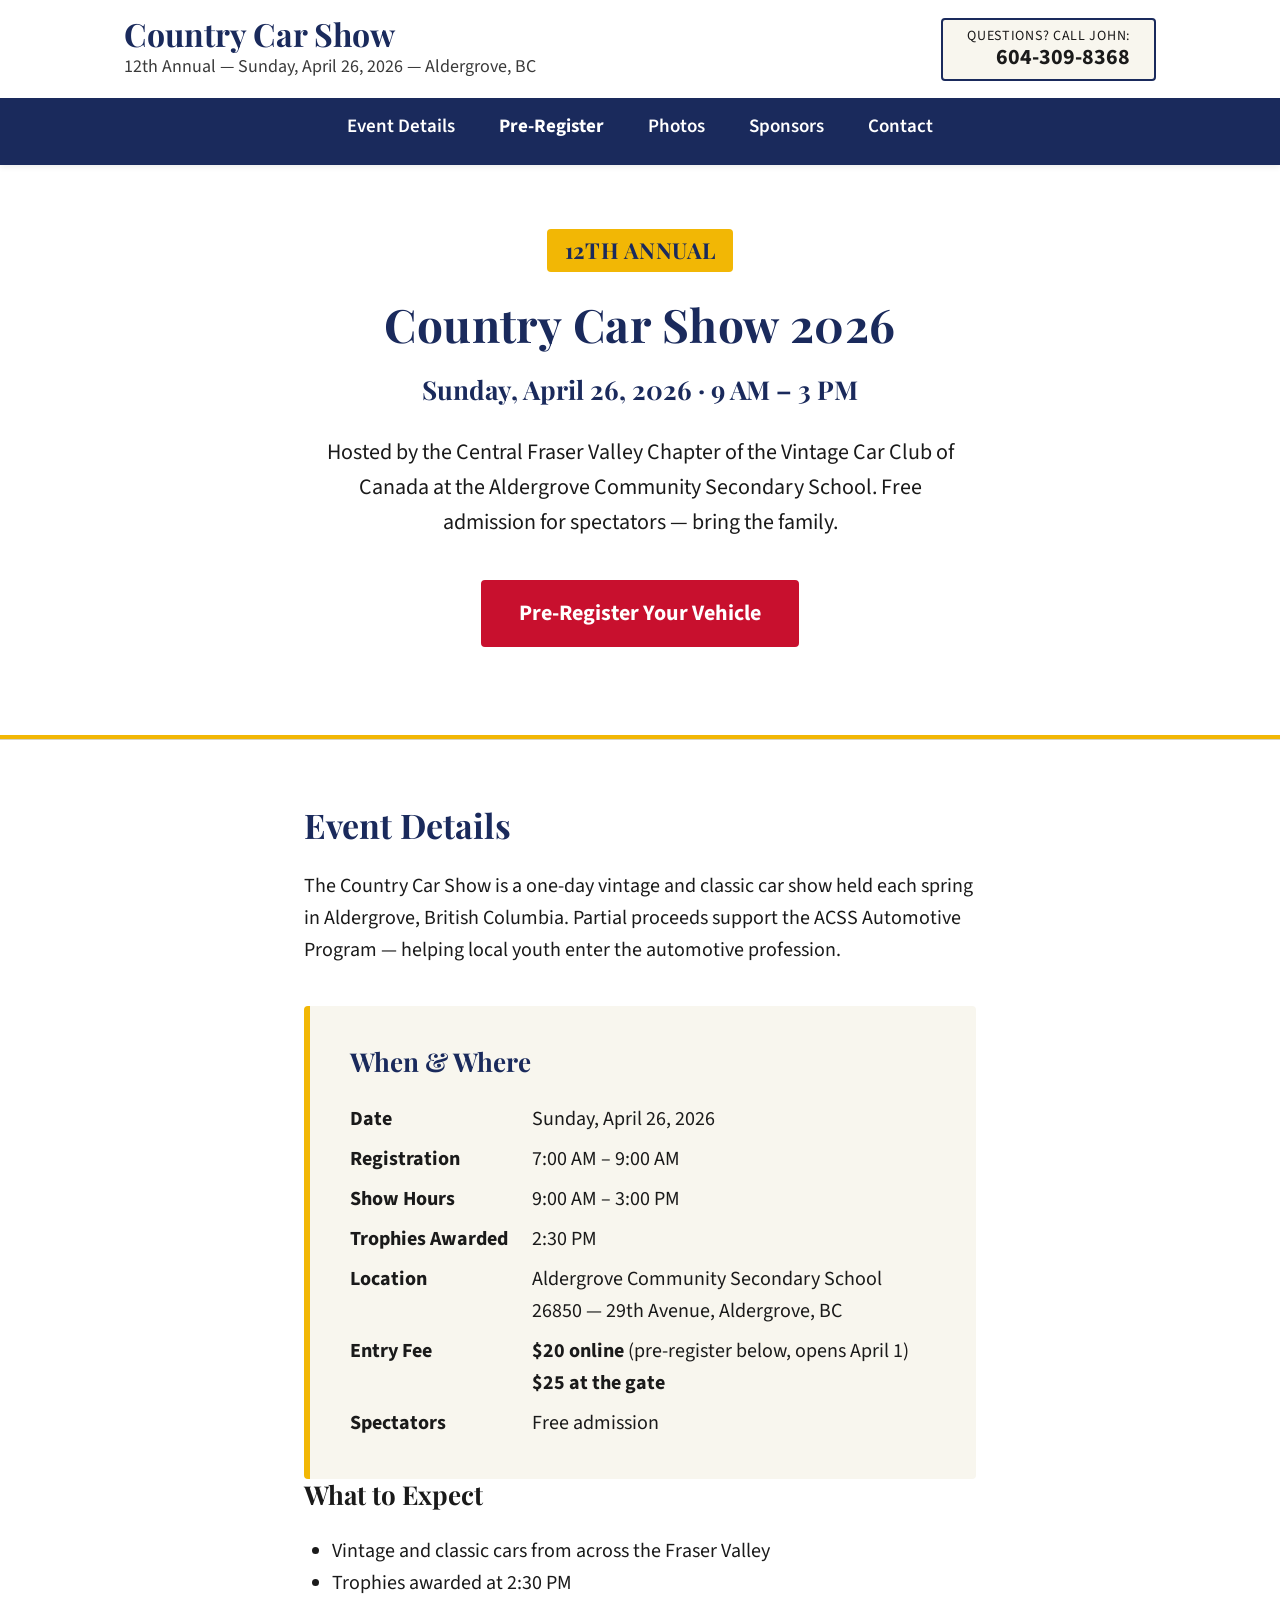
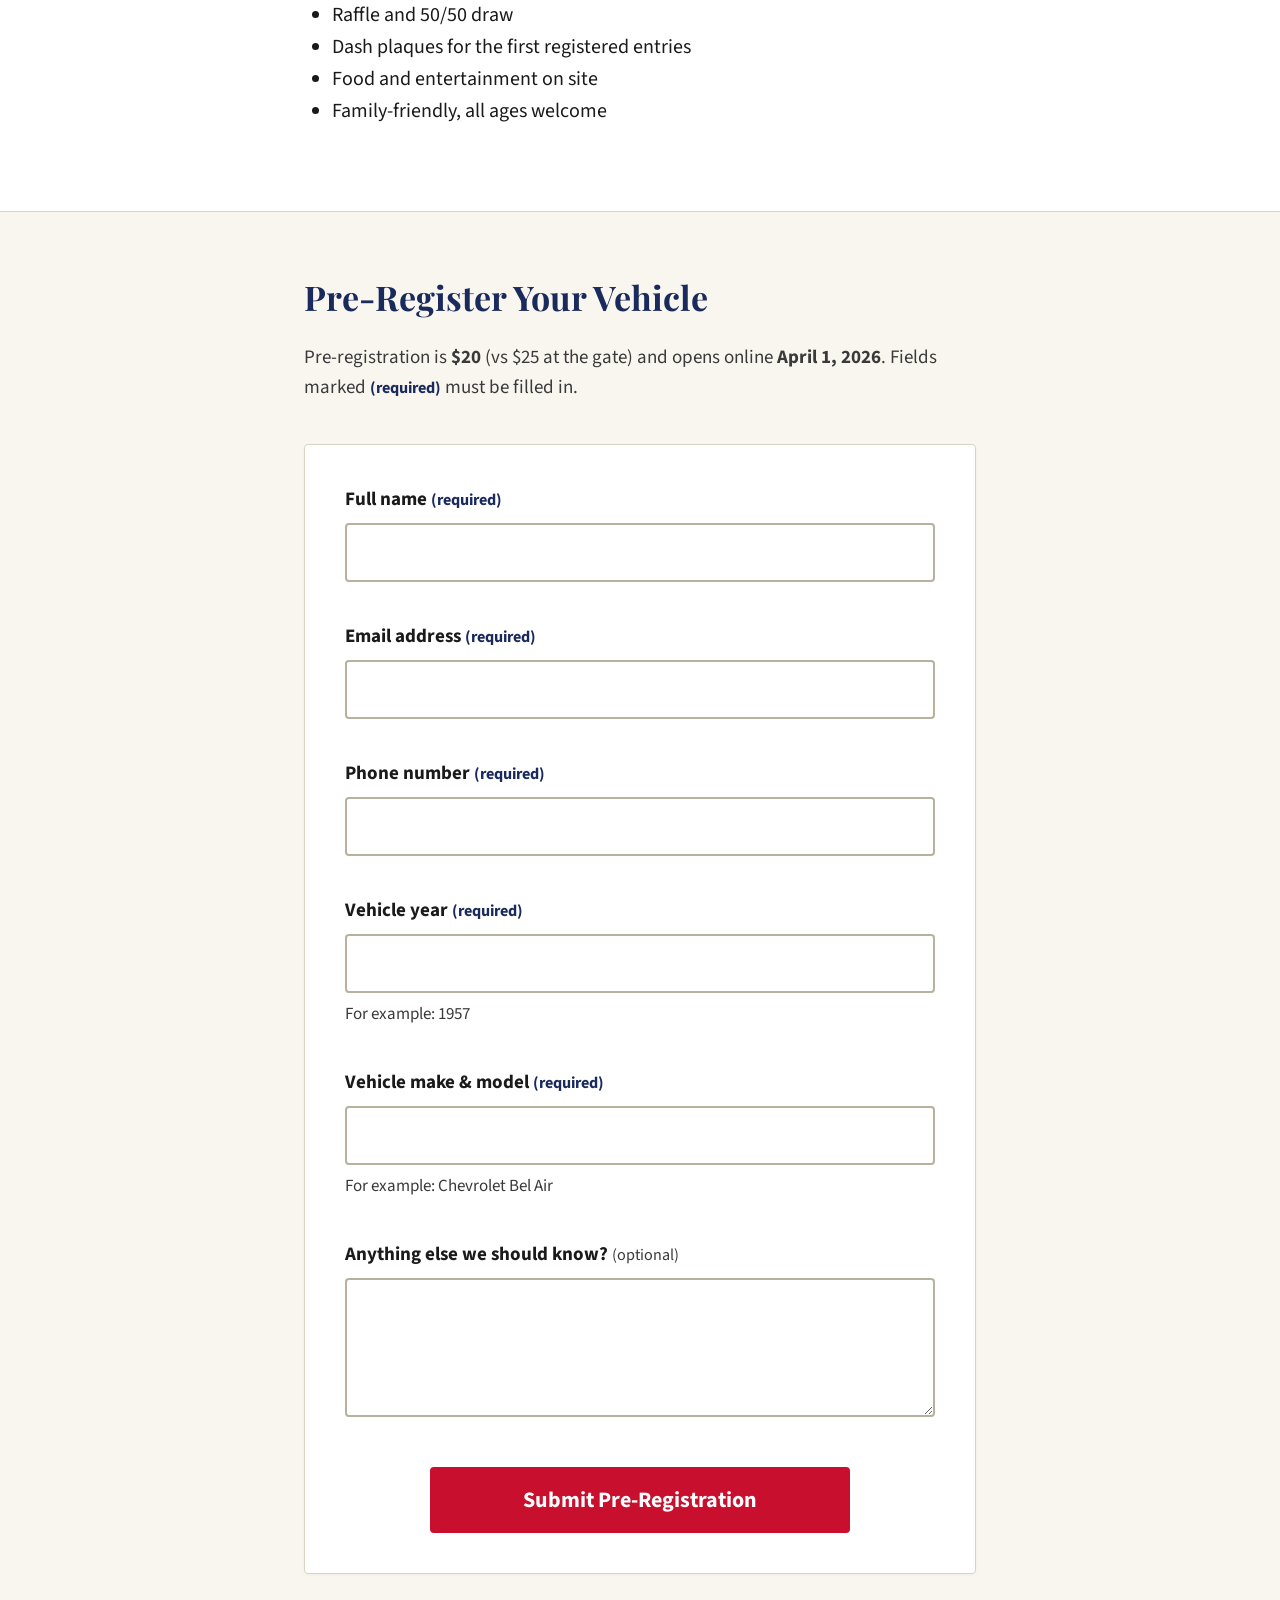
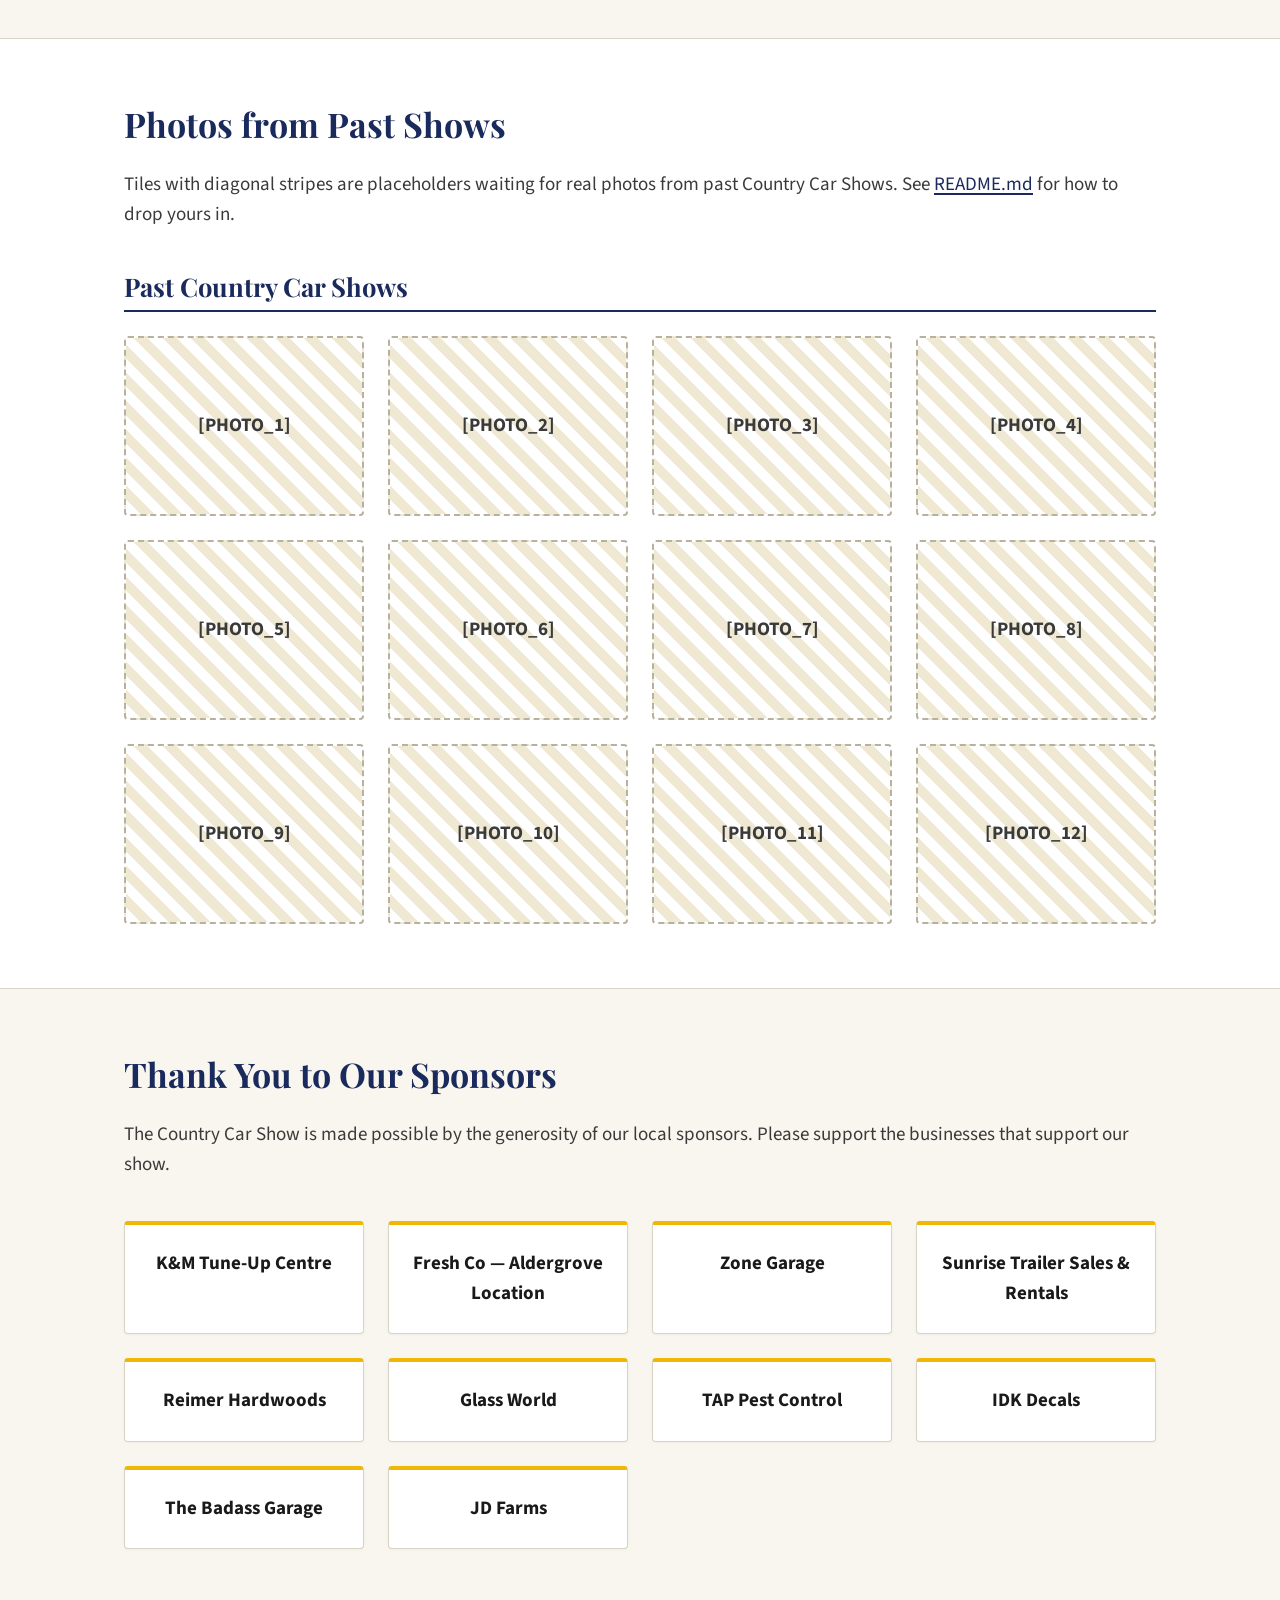
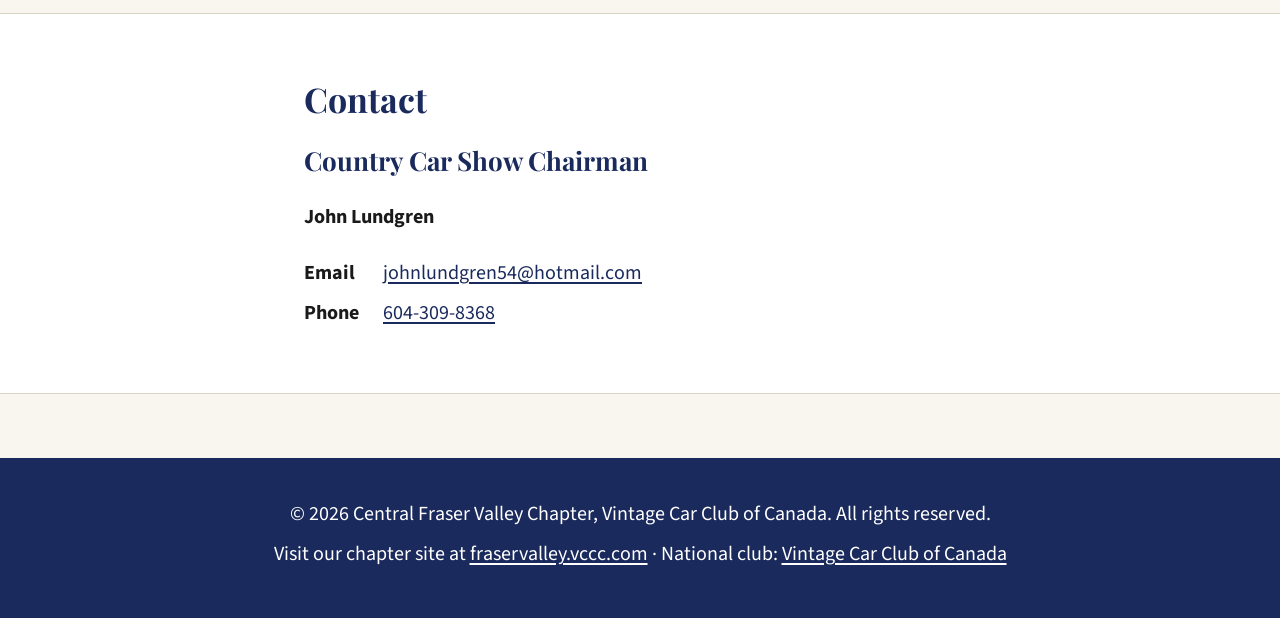
==== commit a0802f65: "Pivot to Country Car Show 2026 single-event site - Replace generic chapter content with single-event" ====
--- a/index.html
+++ b/index.html
@@ -3,20 +3,20 @@
 <head>
   <meta charset="UTF-8">
   <meta name="viewport" content="width=device-width, initial-scale=1.0">
-  <meta name="description" content="Central Fraser Valley Chapter — a community of vintage automobile enthusiasts. Monthly meetings, scenic tours, and club events for restorers, drivers, and admirers of classic cars.">
-  <meta name="theme-color" content="#722F37">
+  <meta name="description" content="Country Car Show 2026 — Sunday April 26, hosted by the Central Fraser Valley Chapter of the Vintage Car Club of Canada. Aldergrove Community Secondary School. Vintage cars, raffle, trophies, food and entertainment.">
+  <meta name="theme-color" content="#1A2A5C">
 
   <!-- Open Graph (for link previews when the site is shared) -->
   <meta property="og:type" content="website">
-  <meta property="og:title" content="Central Fraser Valley Chapter">
-  <meta property="og:description" content="Vintage Car Club of Canada — Fraser Valley Chapter">
+  <meta property="og:title" content="Country Car Show 2026 — Sunday April 26, Aldergrove">
+  <meta property="og:description" content="12th Annual Country Car Show — hosted by the Central Fraser Valley Chapter of the VCCC.">
   <meta property="og:locale" content="en_CA">
 
-  <title>Central Fraser Valley Chapter — Vintage Car Club</title>
-
-  <!-- Inline-SVG favicon: a simple steering wheel in the club's burgundy accent.
+  <title>Country Car Show 2026 — Sunday April 26, Aldergrove</title>
+
+  <!-- Inline-SVG favicon: a simple steering wheel in the show's navy accent.
        No separate file needed. To change it, edit the SVG below. -->
-  <link rel="icon" type="image/svg+xml" href="data:image/svg+xml;utf8,<svg xmlns='http://www.w3.org/2000/svg' viewBox='0 0 64 64'><circle cx='32' cy='32' r='26' fill='none' stroke='%23722F37' stroke-width='5'/><circle cx='32' cy='32' r='5' fill='%23722F37'/><path d='M32 6v20M6 32h20M58 32H38M32 58V38' stroke='%23722F37' stroke-width='5' stroke-linecap='round'/></svg>">
+  <link rel="icon" type="image/svg+xml" href="data:image/svg+xml;utf8,<svg xmlns='http://www.w3.org/2000/svg' viewBox='0 0 64 64'><circle cx='32' cy='32' r='26' fill='none' stroke='%231A2A5C' stroke-width='5'/><circle cx='32' cy='32' r='5' fill='%231A2A5C'/><path d='M32 6v20M6 32h20M58 32H38M32 58V38' stroke='%231A2A5C' stroke-width='5' stroke-linecap='round'/></svg>">
 
   <!-- Google Fonts: Playfair Display (serif headings) + Source Sans 3 (body).
        These are the only external resources the site loads. -->
@@ -30,46 +30,31 @@
 
 <!--
 ================================================================================
-  CONFIG — what's filled in, what's still a placeholder
+  COUNTRY CAR SHOW 2026 — content map
 ================================================================================
 
-  Most values in this file have been filled in for the Central Fraser Valley
-  Chapter. The list below shows which are real and which are still
-  [SQUARE_BRACKET] placeholders for the club to set.
-
-  ── BEFORE THE FIRST DEPLOY ─────────────────────────────────────────────────
-    [CLUB_EMAIL]               STILL A PLACEHOLDER. The site is currently set
-                               up to leave this empty so the club can choose a
-                               shared inbox (Gmail, iCloud, etc.) before
-                               launch instead of using one person's address.
-                               Once chosen, do Find & Replace:
-                                 [CLUB_EMAIL]  →  the chosen address.
-
-  ── ALREADY FILLED IN (edit only when these change) ────────────────────────
-    Club identity     name, tagline, phone, mailing address
-    Meeting info      day, time, location
-    Events 1–5        name, date, location, description
-    Executives 1–6    name, role
-    Photo gallery     event subheadings reuse [EVENT_X_NAME]; photo slot
-                      captions are [EVENT_1_PHOTO_1]…[EVENT_5_PHOTO_6]
-
-  ── PLACEHOLDERS RICHARD WILL EDIT ROUTINELY ────────────────────────────────
-    [EVENT_1_PHOTO_1] … [EVENT_5_PHOTO_6]
-        Caption text shown inside each placeholder gallery tile (e.g.
-        "Lineup at the gate"). Replace the entire placeholder <li> with
-        an <img> tag when you have a real photo for the slot — see
-        README.md, "How to add photos to an event gallery". Empty / unused
-        tiles can simply be deleted.
-
-  ── HOW TO UPDATE A VALUE THE *SECOND* TIME ─────────────────────────────────
-    On first fill-in, you Find & Replace e.g. [CLUB_PHONE] → 604-856-1949.
-    Next time the phone number changes the placeholder is GONE — search
-    instead for the *current* value (604-856-1949) and replace it with
-    the new number. Same idea for any other value.
-
-  ── WHERE FORM SUBMISSIONS GO ───────────────────────────────────────────────
-    Form submissions are saved to the Netlify dashboard and (if configured)
-    emailed to a club contact. See README.md section 4 for setup.
+  This is the single-event site for the Country Car Show, hosted annually by
+  the Central Fraser Valley Chapter of the Vintage Car Club of Canada (VCCC).
+  Most content is filled in from the 2026 event poster. Updating it for next
+  year? In FrontPage 2003 or any plain editor, use Find & Replace.
+
+  ── COMMON ANNUAL UPDATES ────────────────────────────────────────────────
+    "12th Annual"                  → bump the number
+    "Sunday, April 26, 2026"       → next year's date
+    "April 26"                     → short date in nav/social tags
+    "$20 online / $25 at gate"     → ticket prices
+    "Aldergrove Community Secondary School"  → only if the venue changes
+    "John Lundgren" / contact info → if the chairman changes
+
+  ── PHOTO GALLERY ─────────────────────────────────────────────────────────
+    Twelve placeholder tiles labelled [PHOTO_1] through [PHOTO_12].
+    Replace each <li class="gallery-item"> with an <img> when you have a
+    real photo — see README.md.
+
+  ── PRE-REGISTRATION FORM ─────────────────────────────────────────────────
+    The form on this page does NOT yet submit anywhere — see the TODO
+    comment directly above the <form> tag. For now, submissions show an
+    inline message asking the visitor to email John Lundgren directly.
 
 ================================================================================
 -->
@@ -83,21 +68,21 @@
   <div class="header-top">
     <div class="brand">
       <a href="#top" class="brand-link">
-        <span class="brand-name">Central Fraser Valley Chapter</span>
-        <span class="brand-tagline">Vintage Car Club of Canada — Fraser Valley Chapter</span>
+        <span class="brand-name">Country Car Show</span>
+        <span class="brand-tagline">12th Annual — Sunday, April 26, 2026 — Aldergrove, BC</span>
       </a>
     </div>
-    <a class="header-phone" href="tel:604-856-1949" aria-label="Call us at 604-856-1949">
-      <span class="header-phone-label">Call us:</span>
-      <span class="header-phone-number">604-856-1949</span>
+    <a class="header-phone" href="tel:604-309-8368" aria-label="Call John Lundgren at 604-309-8368">
+      <span class="header-phone-label">Questions? Call John:</span>
+      <span class="header-phone-number">604-309-8368</span>
     </a>
   </div>
   <nav class="site-nav" aria-label="Primary">
     <ul>
-      <li><a href="#about">About</a></li>
-      <li><a href="#events">Events</a></li>
-      <li><a href="#register"><strong>Register</strong></a></li>
+      <li><a href="#details">Event Details</a></li>
+      <li><a href="#register"><strong>Pre-Register</strong></a></li>
       <li><a href="#gallery">Photos</a></li>
+      <li><a href="#sponsors">Sponsors</a></li>
       <li><a href="#contact">Contact</a></li>
     </ul>
   </nav>
@@ -107,214 +92,129 @@
   <a id="top"></a>
 
   <!-- ============================================================ -->
-  <!-- HERO — short welcome and primary call-to-action              -->
+  <!-- HERO — show headline + primary call-to-action                -->
   <!-- ============================================================ -->
   <section class="hero" aria-labelledby="hero-heading">
     <div class="container">
-      <h1 id="hero-heading">Welcome to the Central Fraser Valley Chapter</h1>
+      <p class="hero-eyebrow">12th Annual</p>
+      <h1 id="hero-heading">Country Car Show 2026</h1>
+      <p class="hero-date">Sunday, April 26, 2026 &middot; 9 AM &ndash; 3 PM</p>
       <p class="hero-message">
-        We are a community of vintage automobile enthusiasts who gather to share
-        the cars, the stories, and the open road. Whether you own a classic,
-        you're working on one, or you simply love seeing them, you are welcome here.
+        Hosted by the Central Fraser Valley Chapter of the
+        Vintage Car Club of Canada at the Aldergrove Community Secondary School.
+        Free admission for spectators &mdash; bring the family.
       </p>
       <p>
-        <a class="btn btn-primary btn-large" href="#register">Register for an Event</a>
-      </p>
-    </div>
-  </section>
-
-  <!-- ============================================================ -->
-  <!-- ABOUT — club description and meeting info                    -->
-  <!-- ============================================================ -->
-  <section id="about" class="section section-light">
+        <a class="btn btn-primary btn-large" href="#register">Pre-Register Your Vehicle</a>
+      </p>
+    </div>
+  </section>
+
+  <!-- ============================================================ -->
+  <!-- EVENT DETAILS — date, times, location, ticket prices, extras -->
+  <!-- ============================================================ -->
+  <section id="details" class="section section-light">
     <div class="container">
-      <h2>About Our Club</h2>
+      <h2>Event Details</h2>
       <p>
-        The Central Fraser Valley Chapter is a chapter of the Vintage Car Club of Canada, dedicated
-        to the preservation, restoration, and enjoyment of classic and collector
-        automobiles. Our members range from seasoned restorers to first-time
-        owners, all united by a love of these cars and the friendships they bring.
-      </p>
-      <p>
-        Throughout the year we organize tours, picnics, shows, and informal
-        drives. New members are always welcome — you do not need to own a
-        vintage vehicle to join.
-      </p>
-      <p>
-        Membership dues support club operations and are payable annually.
-        Please contact us using the information at the bottom of the page if
-        you would like to learn more or attend a meeting as a guest.
-      </p>
-
-      <div class="meeting-info" role="region" aria-labelledby="meeting-heading">
-        <h3 id="meeting-heading">When We Meet</h3>
+        The Country Car Show is a one-day vintage and classic car show held each
+        spring in Aldergrove, British Columbia. Partial proceeds support the
+        ACSS Automotive Program &mdash; helping local youth enter the automotive
+        profession.
+      </p>
+
+      <div class="meeting-info" role="region" aria-labelledby="details-heading">
+        <h3 id="details-heading">When &amp; Where</h3>
         <dl class="meeting-list">
-          <dt>Day</dt>
-          <dd>First Wednesday of every month</dd>
-          <dt>Time</dt>
-          <dd>7:00 PM</dd>
+          <dt>Date</dt>
+          <dd>Sunday, April 26, 2026</dd>
+          <dt>Registration</dt>
+          <dd>7:00 AM &ndash; 9:00 AM</dd>
+          <dt>Show Hours</dt>
+          <dd>9:00 AM &ndash; 3:00 PM</dd>
+          <dt>Trophies Awarded</dt>
+          <dd>2:30 PM</dd>
           <dt>Location</dt>
-          <dd>Legacy Room — 32470 Trethewey Street, Gate 1</dd>
+          <dd>Aldergrove Community Secondary School<br>26850 &mdash; 29th Avenue, Aldergrove, BC</dd>
+          <dt>Entry Fee</dt>
+          <dd><strong>$20 online</strong> (pre-register below, opens April 1)<br><strong>$25 at the gate</strong></dd>
+          <dt>Spectators</dt>
+          <dd>Free admission</dd>
         </dl>
       </div>
-    </div>
-  </section>
-
-  <!-- ============================================================ -->
-  <!-- UPCOMING EVENTS — to add an event:                           -->
-  <!--   1. Copy any <li class="event"> block below.                -->
-  <!--   2. Paste it inside the <ol class="events"> list.           -->
-  <!--   3. Update the values inside (name, date, location, desc).  -->
-  <!--   4. Add a matching <option> to the <select id="event">      -->
-  <!--      down in the registration form.                          -->
-  <!-- ============================================================ -->
-  <section id="events" class="section">
+
+      <h3>What to Expect</h3>
+      <ul>
+        <li>Vintage and classic cars from across the Fraser Valley</li>
+        <li>Trophies awarded at 2:30 PM</li>
+        <li>Raffle and 50/50 draw</li>
+        <li>Dash plaques for the first registered entries</li>
+        <li>Food and entertainment on site</li>
+        <li>Family-friendly, all ages welcome</li>
+      </ul>
+    </div>
+  </section>
+
+  <!-- ============================================================ -->
+  <!-- PRE-REGISTER FORM — vehicle pre-registration                 -->
+  <!--                                                              -->
+  <!-- TODO: WIRE UP A REAL BACKEND BEFORE LAUNCH.                  -->
+  <!-- Right now this form does NOT send submissions anywhere.      -->
+  <!-- On submit, script.js intercepts and shows an inline message  -->
+  <!-- asking the visitor to email John Lundgren directly. Three    -->
+  <!-- options to wire real submission, easiest first:              -->
+  <!--                                                              -->
+  <!--   1. Formspree (https://formspree.io)                        -->
+  <!--      Sign up, get a form ID, then change <form action>       -->
+  <!--      to "https://formspree.io/f/YOUR_FORM_ID" and method     -->
+  <!--      "POST". Free plan: 50 submissions/month.                -->
+  <!--                                                              -->
+  <!--   2. Netlify Forms (requires moving hosting to Netlify)      -->
+  <!--      Re-add data-netlify="true" and the bot-field honeypot,  -->
+  <!--      and deploy to Netlify instead of GitHub Pages.          -->
+  <!--                                                              -->
+  <!--   3. Google Forms                                            -->
+  <!--      Build the form in Google Forms, embed the iframe        -->
+  <!--      here, and delete this whole <form> block.               -->
+  <!-- ============================================================ -->
+  <section id="register" class="section">
     <div class="container">
-      <h2>Upcoming Events</h2>
+      <h2>Pre-Register Your Vehicle</h2>
       <p class="section-intro">
-        Click "Register for this event" beside any event to jump to the
-        registration form with the event already selected.
-      </p>
-
-      <ol class="events" role="list">
-
-        <!-- EVENT 1 -->
-        <li class="event">
-          <h3 class="event-name">Bevan Lodge Car Show</h3>
-          <p class="event-meta">
-            <span class="event-meta-item"><strong>Date:</strong> Friday, June 19, 2026</span>
-            <span class="event-meta-item"><strong>Location:</strong> Bevan Lodge</span>
-          </p>
-          <p class="event-description">10 am start time. BBQ burgers, salads, maybe even dessert.</p>
-          <p>
-            <a class="btn btn-secondary" href="#register" data-event="Bevan Lodge Car Show">
-              Register for this event
-            </a>
-          </p>
-        </li>
-
-        <!-- EVENT 2 -->
-        <li class="event">
-          <h3 class="event-name">Old Farts Car Show</h3>
-          <p class="event-meta">
-            <span class="event-meta-item"><strong>Date:</strong> Sunday, July 12, 2026</span>
-            <span class="event-meta-item"><strong>Location:</strong> Vanguard School, 3825 — 244th Street</span>
-          </p>
-          <p class="event-description">Annual classic-car gathering hosted at Vanguard School.</p>
-          <p>
-            <a class="btn btn-secondary" href="#register" data-event="Old Farts Car Show">
-              Register for this event
-            </a>
-          </p>
-        </li>
-
-        <!-- EVENT 3 -->
-        <li class="event">
-          <h3 class="event-name">Waddell's Air Show Party</h3>
-          <p class="event-meta">
-            <span class="event-meta-item"><strong>Date:</strong> Saturday, August 8, 2026</span>
-            <span class="event-meta-item"><strong>Location:</strong> Hosted by The Waddells</span>
-          </p>
-          <p class="event-description">Member-hosted air show viewing party.</p>
-          <p>
-            <a class="btn btn-secondary" href="#register" data-event="Waddell's Air Show Party">
-              Register for this event
-            </a>
-          </p>
-        </li>
-
-        <!-- EVENT 4 -->
-        <li class="event">
-          <h3 class="event-name">Club Picnic</h3>
-          <p class="event-meta">
-            <span class="event-meta-item"><strong>Date:</strong> Saturday, August 15, 2026</span>
-            <span class="event-meta-item"><strong>Location:</strong> TBA — hosted by Ron and Pat Morris with Terry and Donna Johnson</span>
-          </p>
-          <p class="event-description">Annual chapter picnic, organized by member-host families.</p>
-          <p>
-            <a class="btn btn-secondary" href="#register" data-event="Club Picnic">
-              Register for this event
-            </a>
-          </p>
-        </li>
-
-        <!-- EVENT 5 -->
-        <li class="event">
-          <h3 class="event-name">Christmas Party</h3>
-          <p class="event-meta">
-            <span class="event-meta-item"><strong>Date:</strong> Saturday, December 12, 2026</span>
-            <span class="event-meta-item"><strong>Location:</strong> TBA</span>
-          </p>
-          <p class="event-description">Annual chapter Christmas celebration.</p>
-          <p>
-            <a class="btn btn-secondary" href="#register" data-event="Christmas Party">
-              Register for this event
-            </a>
-          </p>
-        </li>
-
-      </ol>
-    </div>
-  </section>
-
-  <!-- ============================================================ -->
-  <!-- EVENT REGISTRATION FORM — primary feature of the site.       -->
-  <!-- Submitted via Netlify Forms (data-netlify="true"). Each      -->
-  <!-- submission appears in your Netlify dashboard under "Forms"   -->
-  <!-- AND is emailed to the recipient configured there.            -->
-  <!-- See README.md for setup instructions.                        -->
-  <!-- ============================================================ -->
-  <section id="register" class="section section-light">
-    <div class="container">
-      <h2>Register for an Event</h2>
-      <p class="section-intro">
-        Please complete the form below. Fields marked
+        Pre-registration is <strong>$20</strong> (vs $25 at the gate) and opens
+        online <strong>April 1, 2026</strong>. Fields marked
         <span class="required">(required)</span> must be filled in.
-        After you press <em>Submit Registration</em>, we will receive your
-        registration by email and follow up with you directly.
-      </p>
-
-      <!-- Confirmation panel: hidden until JavaScript reveals it after a successful submit. -->
-      <div id="form-success" class="form-success" hidden role="status" aria-live="polite">
-        <h3>Thank you — your registration has been received.</h3>
+      </p>
+
+      <!-- Placeholder panel: shown after a submit attempt until the real backend is wired up. -->
+      <div id="form-placeholder" class="form-success" hidden role="status" aria-live="polite">
+        <h3>Online pre-registration opens April 1, 2026.</h3>
         <p>
-          We have your details and will be in touch shortly. If you have any
-          questions in the meantime, please call <a href="tel:604-856-1949">604-856-1949</a>.
+          To reserve your spot now, please email
+          <a href="mailto:johnlundgren54@hotmail.com">johnlundgren54@hotmail.com</a>
+          or call <a href="tel:604-309-8368">604-309-8368</a>.
+          We'll save these details and add the online submit button as soon as
+          it's ready.
         </p>
       </div>
 
-      <!-- Error panel: shown if the network submission fails. -->
+      <!-- Error panel: shown if the network submission fails (kept for when a real backend is wired). -->
       <div id="form-error" class="form-error" hidden role="alert">
         <h3>We couldn't submit your registration.</h3>
         <p>
           Something went wrong sending the form. Please try again, or call
-          <a href="tel:604-856-1949">604-856-1949</a> to register by phone.
+          <a href="tel:604-309-8368">604-309-8368</a> to register by phone.
         </p>
       </div>
 
       <form
         id="registration-form"
-        name="event-registration"
+        name="country-car-show-pre-register"
         method="POST"
-        action="/thank-you.html"
-        data-netlify="true"
-        netlify-honeypot="bot-field"
+        action="#"
         class="registration-form"
         novalidate
       >
-        <!-- Required by Netlify so the form is detected at deploy time. -->
-        <input type="hidden" name="form-name" value="event-registration">
-
-        <!-- Honeypot: real visitors leave this empty; bots tend to fill every field.
-             Visually hidden via the .hp-field CSS rule. No aria-hidden so the
-             label remains discoverable to assistive tech that lands on it. -->
-        <p class="hp-field">
-          <label>
-            Don't fill this out if you're human:
-            <input name="bot-field" tabindex="-1" autocomplete="off">
-          </label>
-        </p>
-
         <div class="form-row">
           <label for="name">Full name <span class="required">(required)</span></label>
           <input type="text" id="name" name="name" required autocomplete="name" aria-describedby="name-error">
@@ -329,59 +229,41 @@
 
         <div class="form-row">
           <label for="phone">Phone number <span class="required">(required)</span></label>
-          <input type="tel" id="phone" name="phone" required autocomplete="tel" inputmode="tel" placeholder="" aria-describedby="phone-error">
+          <input type="tel" id="phone" name="phone" required autocomplete="tel" inputmode="tel" aria-describedby="phone-error">
           <span class="field-error" id="phone-error" aria-live="polite"></span>
         </div>
 
         <div class="form-row">
-          <label for="event">Which event? <span class="required">(required)</span></label>
-          <!--
-            IMPORTANT: keep these <option> values in sync with the events listed
-            above. When you rename an event, do Find & Replace on the *current*
-            event name (e.g. "Bevan Lodge Car Show") to update both at once.
-          -->
-          <select id="event" name="event" required aria-describedby="event-error">
-            <option value="">— Choose an event —</option>
-            <option value="Bevan Lodge Car Show">Bevan Lodge Car Show</option>
-            <option value="Old Farts Car Show">Old Farts Car Show</option>
-            <option value="Waddell's Air Show Party">Waddell's Air Show Party</option>
-            <option value="Club Picnic">Club Picnic</option>
-            <option value="Christmas Party">Christmas Party</option>
-          </select>
-          <span class="field-error" id="event-error" aria-live="polite"></span>
-        </div>
-
-        <div class="form-row">
-          <label for="attendees">Number of attendees <span class="required">(required)</span></label>
-          <input type="number" id="attendees" name="attendees" required min="1" max="10" value="1" inputmode="numeric" aria-describedby="attendees-hint attendees-error">
-          <span class="field-hint" id="attendees-hint">Including yourself. Maximum 10.</span>
-          <span class="field-error" id="attendees-error" aria-live="polite"></span>
-        </div>
-
-        <div class="form-row">
-          <label for="vehicle">Vehicle (make, model, year) <span class="optional">(optional)</span></label>
-          <input type="text" id="vehicle" name="vehicle" autocomplete="off" placeholder="" aria-describedby="vehicle-hint">
-          <span class="field-hint" id="vehicle-hint">Example: 1967 Ford Mustang</span>
-        </div>
-
-        <div class="form-row">
-          <label for="notes">Notes or dietary restrictions <span class="optional">(optional)</span></label>
+          <label for="vehicle-year">Vehicle year <span class="required">(required)</span></label>
+          <input type="text" id="vehicle-year" name="vehicle-year" required autocomplete="off" aria-describedby="vehicle-year-hint vehicle-year-error">
+          <span class="field-hint" id="vehicle-year-hint">For example: 1957</span>
+          <span class="field-error" id="vehicle-year-error" aria-live="polite"></span>
+        </div>
+
+        <div class="form-row">
+          <label for="vehicle-make">Vehicle make &amp; model <span class="required">(required)</span></label>
+          <input type="text" id="vehicle-make" name="vehicle-make" required autocomplete="off" aria-describedby="vehicle-make-hint vehicle-make-error">
+          <span class="field-hint" id="vehicle-make-hint">For example: Chevrolet Bel Air</span>
+          <span class="field-error" id="vehicle-make-error" aria-live="polite"></span>
+        </div>
+
+        <div class="form-row">
+          <label for="notes">Anything else we should know? <span class="optional">(optional)</span></label>
           <textarea id="notes" name="notes" rows="4"></textarea>
         </div>
 
         <div class="form-actions">
-          <button type="submit" class="btn btn-primary btn-submit">Submit Registration</button>
+          <button type="submit" class="btn btn-primary btn-submit">Submit Pre-Registration</button>
         </div>
       </form>
     </div>
   </section>
 
   <!-- ============================================================ -->
-  <!-- PHOTO GALLERY — one mini-gallery per event.                  -->
-  <!--                                                              -->
-  <!-- Each event below has its own subheading and a grid of up to  -->
-  <!-- six photo slots. Until real photos are added, every slot is  -->
-  <!-- a labelled placeholder tile (dashed border + diagonal        -->
+  <!-- PHOTO GALLERY — past Country Car Show photos                 -->
+  <!--                                                              -->
+  <!-- Twelve placeholder tiles. Until real photos are added, every -->
+  <!-- slot is a labelled placeholder (dashed border + diagonal     -->
   <!-- stripes) so visitors and the maintainer can clearly tell     -->
   <!-- which spots still need filling.                              -->
   <!--                                                              -->
@@ -396,117 +278,78 @@
   <!--             alt="Short description of what's in the photo">  -->
   <!--      </li>                                                   -->
   <!--                                                              -->
-  <!-- See README.md, "How to add photos to an event gallery", for  -->
-  <!-- step-by-step instructions written for a non-technical        -->
-  <!-- volunteer.                                                   -->
-  <!-- ============================================================ -->
-  <section id="gallery" class="section">
+  <!-- See README.md, "How to add photos to the gallery", for       -->
+  <!-- step-by-step instructions written for a non-technical user.  -->
+  <!-- ============================================================ -->
+  <section id="gallery" class="section section-light">
     <div class="container container-wide">
-      <h2>Photos from Past Events</h2>
+      <h2>Photos from Past Shows</h2>
       <p class="section-intro">
-        Below are five recent club events, each with its own set of photos.
-        Tiles with diagonal stripes are placeholders waiting for real
-        photographs — see <a href="README.md">README.md</a> to add yours.
-      </p>
-
-      <!-- GALLERY EVENT 1 — Bevan Lodge Car Show -->
-      <section class="gallery-event" aria-labelledby="gallery-event-1-heading">
-        <h3 id="gallery-event-1-heading" class="gallery-event-name">Bevan Lodge Car Show</h3>
+        Tiles with diagonal stripes are placeholders waiting for real photos
+        from past Country Car Shows. See <a href="README.md">README.md</a> for
+        how to drop yours in.
+      </p>
+
+      <section class="gallery-event" aria-labelledby="gallery-heading">
+        <h3 id="gallery-heading" class="gallery-event-name">Past Country Car Shows</h3>
         <ul class="gallery" role="list">
-          <li class="gallery-item"><span class="gallery-placeholder-label">[EVENT_1_PHOTO_1]</span></li>
-          <li class="gallery-item"><span class="gallery-placeholder-label">[EVENT_1_PHOTO_2]</span></li>
-          <li class="gallery-item"><span class="gallery-placeholder-label">[EVENT_1_PHOTO_3]</span></li>
-          <li class="gallery-item"><span class="gallery-placeholder-label">[EVENT_1_PHOTO_4]</span></li>
-          <li class="gallery-item"><span class="gallery-placeholder-label">[EVENT_1_PHOTO_5]</span></li>
-          <li class="gallery-item"><span class="gallery-placeholder-label">[EVENT_1_PHOTO_6]</span></li>
+          <li class="gallery-item"><span class="gallery-placeholder-label">[PHOTO_1]</span></li>
+          <li class="gallery-item"><span class="gallery-placeholder-label">[PHOTO_2]</span></li>
+          <li class="gallery-item"><span class="gallery-placeholder-label">[PHOTO_3]</span></li>
+          <li class="gallery-item"><span class="gallery-placeholder-label">[PHOTO_4]</span></li>
+          <li class="gallery-item"><span class="gallery-placeholder-label">[PHOTO_5]</span></li>
+          <li class="gallery-item"><span class="gallery-placeholder-label">[PHOTO_6]</span></li>
+          <li class="gallery-item"><span class="gallery-placeholder-label">[PHOTO_7]</span></li>
+          <li class="gallery-item"><span class="gallery-placeholder-label">[PHOTO_8]</span></li>
+          <li class="gallery-item"><span class="gallery-placeholder-label">[PHOTO_9]</span></li>
+          <li class="gallery-item"><span class="gallery-placeholder-label">[PHOTO_10]</span></li>
+          <li class="gallery-item"><span class="gallery-placeholder-label">[PHOTO_11]</span></li>
+          <li class="gallery-item"><span class="gallery-placeholder-label">[PHOTO_12]</span></li>
         </ul>
       </section>
-
-      <!-- GALLERY EVENT 2 — Old Farts Car Show -->
-      <section class="gallery-event" aria-labelledby="gallery-event-2-heading">
-        <h3 id="gallery-event-2-heading" class="gallery-event-name">Old Farts Car Show</h3>
-        <ul class="gallery" role="list">
-          <li class="gallery-item"><span class="gallery-placeholder-label">[EVENT_2_PHOTO_1]</span></li>
-          <li class="gallery-item"><span class="gallery-placeholder-label">[EVENT_2_PHOTO_2]</span></li>
-          <li class="gallery-item"><span class="gallery-placeholder-label">[EVENT_2_PHOTO_3]</span></li>
-          <li class="gallery-item"><span class="gallery-placeholder-label">[EVENT_2_PHOTO_4]</span></li>
-          <li class="gallery-item"><span class="gallery-placeholder-label">[EVENT_2_PHOTO_5]</span></li>
-          <li class="gallery-item"><span class="gallery-placeholder-label">[EVENT_2_PHOTO_6]</span></li>
-        </ul>
-      </section>
-
-      <!-- GALLERY EVENT 3 — Waddell's Air Show Party -->
-      <section class="gallery-event" aria-labelledby="gallery-event-3-heading">
-        <h3 id="gallery-event-3-heading" class="gallery-event-name">Waddell's Air Show Party</h3>
-        <ul class="gallery" role="list">
-          <li class="gallery-item"><span class="gallery-placeholder-label">[EVENT_3_PHOTO_1]</span></li>
-          <li class="gallery-item"><span class="gallery-placeholder-label">[EVENT_3_PHOTO_2]</span></li>
-          <li class="gallery-item"><span class="gallery-placeholder-label">[EVENT_3_PHOTO_3]</span></li>
-          <li class="gallery-item"><span class="gallery-placeholder-label">[EVENT_3_PHOTO_4]</span></li>
-          <li class="gallery-item"><span class="gallery-placeholder-label">[EVENT_3_PHOTO_5]</span></li>
-          <li class="gallery-item"><span class="gallery-placeholder-label">[EVENT_3_PHOTO_6]</span></li>
-        </ul>
-      </section>
-
-      <!-- GALLERY EVENT 4 — Club Picnic -->
-      <section class="gallery-event" aria-labelledby="gallery-event-4-heading">
-        <h3 id="gallery-event-4-heading" class="gallery-event-name">Club Picnic</h3>
-        <ul class="gallery" role="list">
-          <li class="gallery-item"><span class="gallery-placeholder-label">[EVENT_4_PHOTO_1]</span></li>
-          <li class="gallery-item"><span class="gallery-placeholder-label">[EVENT_4_PHOTO_2]</span></li>
-          <li class="gallery-item"><span class="gallery-placeholder-label">[EVENT_4_PHOTO_3]</span></li>
-          <li class="gallery-item"><span class="gallery-placeholder-label">[EVENT_4_PHOTO_4]</span></li>
-          <li class="gallery-item"><span class="gallery-placeholder-label">[EVENT_4_PHOTO_5]</span></li>
-          <li class="gallery-item"><span class="gallery-placeholder-label">[EVENT_4_PHOTO_6]</span></li>
-        </ul>
-      </section>
-
-      <!-- GALLERY EVENT 5 — Christmas Party -->
-      <section class="gallery-event" aria-labelledby="gallery-event-5-heading">
-        <h3 id="gallery-event-5-heading" class="gallery-event-name">Christmas Party</h3>
-        <ul class="gallery" role="list">
-          <li class="gallery-item"><span class="gallery-placeholder-label">[EVENT_5_PHOTO_1]</span></li>
-          <li class="gallery-item"><span class="gallery-placeholder-label">[EVENT_5_PHOTO_2]</span></li>
-          <li class="gallery-item"><span class="gallery-placeholder-label">[EVENT_5_PHOTO_3]</span></li>
-          <li class="gallery-item"><span class="gallery-placeholder-label">[EVENT_5_PHOTO_4]</span></li>
-          <li class="gallery-item"><span class="gallery-placeholder-label">[EVENT_5_PHOTO_5]</span></li>
-          <li class="gallery-item"><span class="gallery-placeholder-label">[EVENT_5_PHOTO_6]</span></li>
-        </ul>
-      </section>
-
-    </div>
-  </section>
-
-  <!-- ============================================================ -->
-  <!-- CONTACT — phone, email, mail, executive list                 -->
+    </div>
+  </section>
+
+  <!-- ============================================================ -->
+  <!-- SPONSORS — text-only for launch; logos drop in later         -->
+  <!-- ============================================================ -->
+  <section id="sponsors" class="section">
+    <div class="container container-wide">
+      <h2>Thank You to Our Sponsors</h2>
+      <p class="section-intro">
+        The Country Car Show is made possible by the generosity of our local
+        sponsors. Please support the businesses that support our show.
+      </p>
+      <ul class="sponsors" role="list">
+        <li class="sponsor">K&amp;M Tune-Up Centre</li>
+        <li class="sponsor">Fresh Co &mdash; Aldergrove Location</li>
+        <li class="sponsor">Zone Garage</li>
+        <li class="sponsor">Sunrise Trailer Sales &amp; Rentals</li>
+        <li class="sponsor">Reimer Hardwoods</li>
+        <li class="sponsor">Glass World</li>
+        <li class="sponsor">TAP Pest Control</li>
+        <li class="sponsor">IDK Decals</li>
+        <li class="sponsor">The Badass Garage</li>
+        <li class="sponsor">JD Farms</li>
+      </ul>
+    </div>
+  </section>
+
+  <!-- ============================================================ -->
+  <!-- CONTACT — show chairman                                      -->
   <!-- ============================================================ -->
   <section id="contact" class="section section-light">
-    <div class="container container-wide">
-      <h2>Contact Us</h2>
-      <div class="contact-grid">
-        <div class="contact-block">
-          <h3>Get in Touch</h3>
-          <dl class="contact-list">
-            <dt>Phone</dt>
-            <dd><a href="tel:604-856-1949">604-856-1949</a></dd>
-            <dt>Email</dt>
-            <dd><a href="mailto:[CLUB_EMAIL]">[CLUB_EMAIL]</a></dd>
-            <dt>Mail</dt>
-            <dd>30488 Great Northern Ave, Abbotsford, BC V2T 6Y6</dd>
-          </dl>
-        </div>
-
-        <div class="contact-block">
-          <h3>Club Executives</h3>
-          <ul class="executives" role="list">
-            <li><strong>Allan Ganske</strong><span class="exec-role"> — President</span></li>
-            <li><strong>Gordon Taylor</strong><span class="exec-role"> — Vice President</span></li>
-            <li><strong>Kathy Nicolette</strong><span class="exec-role"> — Secretary</span></li>
-            <li><strong>Colleen Broderick</strong><span class="exec-role"> — Treasurer</span></li>
-            <li><strong>Ken Hall</strong><span class="exec-role"> — Events Coordinator (with Wendy Hall)</span></li>
-            <li><strong>John Lundgren</strong><span class="exec-role"> — Country Car Show Chairman</span></li>
-          </ul>
-        </div>
+    <div class="container">
+      <h2>Contact</h2>
+      <div class="contact-block">
+        <h3>Country Car Show Chairman</h3>
+        <p><strong>John Lundgren</strong></p>
+        <dl class="contact-list">
+          <dt>Email</dt>
+          <dd><a href="mailto:johnlundgren54@hotmail.com">johnlundgren54@hotmail.com</a></dd>
+          <dt>Phone</dt>
+          <dd><a href="tel:604-309-8368">604-309-8368</a></dd>
+        </dl>
       </div>
     </div>
   </section>
@@ -518,10 +361,12 @@
 <!-- ============================================================== -->
 <footer class="site-footer" role="contentinfo">
   <div class="container container-wide">
-    <p>&copy; <span id="current-year">2026</span> Central Fraser Valley Chapter. All rights reserved.</p>
+    <p>&copy; <span id="current-year">2026</span> Central Fraser Valley Chapter, Vintage Car Club of Canada. All rights reserved.</p>
     <p>
-      Affiliated with the
-      <a href="https://vccc.com" rel="noopener external">Vintage Car Club of Canada</a>.
+      Visit our chapter site at
+      <a href="https://fraservalley.vccc.com" rel="noopener external">fraservalley.vccc.com</a>
+      &middot; National club:
+      <a href="https://vccc.com" rel="noopener external">Vintage Car Club of Canada</a>
     </p>
   </div>
 </footer>
--- a/styles.css
+++ b/styles.css
@@ -1,5 +1,5 @@
 /* ==========================================================================
-   [CLUB_NAME] — stylesheet
+   Country Car Show 2026 — stylesheet
    --------------------------------------------------------------------------
    Organized in this order:
      1.  Custom properties (colors, fonts, spacing)
@@ -32,18 +32,21 @@
 
 /* 1. Custom properties --------------------------------------------------- */
 :root {
-  /* Colors (classic vintage automotive palette) */
-  --color-bg:               #F8F4EC;
+  /* Colors (pulled from the 2026 Country Car Show poster: navy / gold / white,
+     with a red accent reserved for the primary call-to-action button.) */
+  --color-bg:               #F8F6EE;   /* faint cream — gives subtle rhythm between alternating sections */
   --color-bg-alt:           #FFFFFF;
   --color-surface:          #FFFFFF;
   --color-text:             #1A1A1A;
   --color-text-muted:       #3A3A3A;
-  --color-accent:           #722F37;
-  --color-accent-dark:      #5A1F26;
-  --color-accent-light:     #8C434B;
-  --color-accent-secondary: #B8862B;
-  --color-accent-secondary-dark: #8E6620;
-  --color-border:           #D4CDB8;
+  --color-accent:           #1A2A5C;   /* deep navy — primary identity color (poster headline + border) */
+  --color-accent-dark:      #0F1A3D;
+  --color-accent-light:     #2C3F75;
+  --color-accent-secondary: #F2B705;   /* warm gold — poster sun + "12th Annual" banner */
+  --color-accent-secondary-dark: #B98700;
+  --color-cta:              #C8102E;   /* red — poster "$25 / $20" bursts; reserved for primary CTA only */
+  --color-cta-dark:         #9B0B23;
+  --color-border:           #D8D4C5;
   --color-border-strong:    #B8B19E;
   --color-error:            #A02830;
   --color-error-bg:         #FBEDEE;
@@ -311,15 +314,34 @@
 
 /* 7. Hero ---------------------------------------------------------------- */
 .hero {
-  background:
-    linear-gradient(rgba(248, 244, 236, 0.85), rgba(248, 244, 236, 0.85)),
-    var(--color-bg-alt);
-  border-bottom: 1px solid var(--color-border);
+  background: var(--color-bg-alt);
+  border-bottom: 4px solid var(--color-accent-secondary);
   padding: var(--space-xl) 0 var(--space-xl);
   text-align: center;
 }
 .hero h1 {
-  margin-bottom: var(--space-md);
+  margin-bottom: var(--space-sm);
+  letter-spacing: 0.01em;
+}
+.hero-eyebrow {
+  display: inline-block;
+  font-family: var(--font-heading);
+  font-size: 22px;
+  font-weight: 700;
+  color: var(--color-accent);
+  background: var(--color-accent-secondary);
+  padding: 4px 18px;
+  margin: 0 0 var(--space-md);
+  border-radius: var(--radius);
+  letter-spacing: 0.02em;
+  text-transform: uppercase;
+}
+.hero-date {
+  font-family: var(--font-heading);
+  font-size: 26px;
+  font-weight: 700;
+  color: var(--color-accent);
+  margin: 0 0 var(--space-md);
 }
 .hero-message {
   font-size: 22px;
@@ -441,14 +463,14 @@
 }
 
 .btn-primary {
-  background: var(--color-accent);
+  background: var(--color-cta);
   color: #fff;
-  border-color: var(--color-accent);
+  border-color: var(--color-cta);
 }
 .btn-primary:hover,
 .btn-primary:focus-visible {
-  background: var(--color-accent-dark);
-  border-color: var(--color-accent-dark);
+  background: var(--color-cta-dark);
+  border-color: var(--color-cta-dark);
   color: #fff;
 }
 
@@ -628,10 +650,10 @@
   background:
     repeating-linear-gradient(
       45deg,
-      var(--color-bg-alt) 0,
-      var(--color-bg-alt) 10px,
-      var(--color-bg) 10px,
-      var(--color-bg) 20px
+      #FFFFFF 0,
+      #FFFFFF 10px,
+      #EFE9D4 10px,
+      #EFE9D4 20px
     );
   border: 2px dashed var(--color-border-strong);
   border-radius: var(--radius);
@@ -662,6 +684,29 @@
   color: var(--color-text-muted);
   font-size: 19px;
   line-height: 1.3;
+}
+
+
+/* 14b. Sponsors --------------------------------------------------------- */
+.sponsors {
+  list-style: none;
+  padding: 0;
+  margin: 0;
+  display: grid;
+  grid-template-columns: repeat(auto-fit, minmax(220px, 1fr));
+  gap: var(--space-md);
+}
+.sponsor {
+  background: var(--color-surface);
+  border: 1px solid var(--color-border);
+  border-top: 4px solid var(--color-accent-secondary);
+  border-radius: var(--radius);
+  padding: var(--space-md);
+  font-weight: 700;
+  font-size: 19px;
+  text-align: center;
+  color: var(--color-text);
+  box-shadow: 0 1px 3px rgba(0, 0, 0, 0.04);
 }
 
 
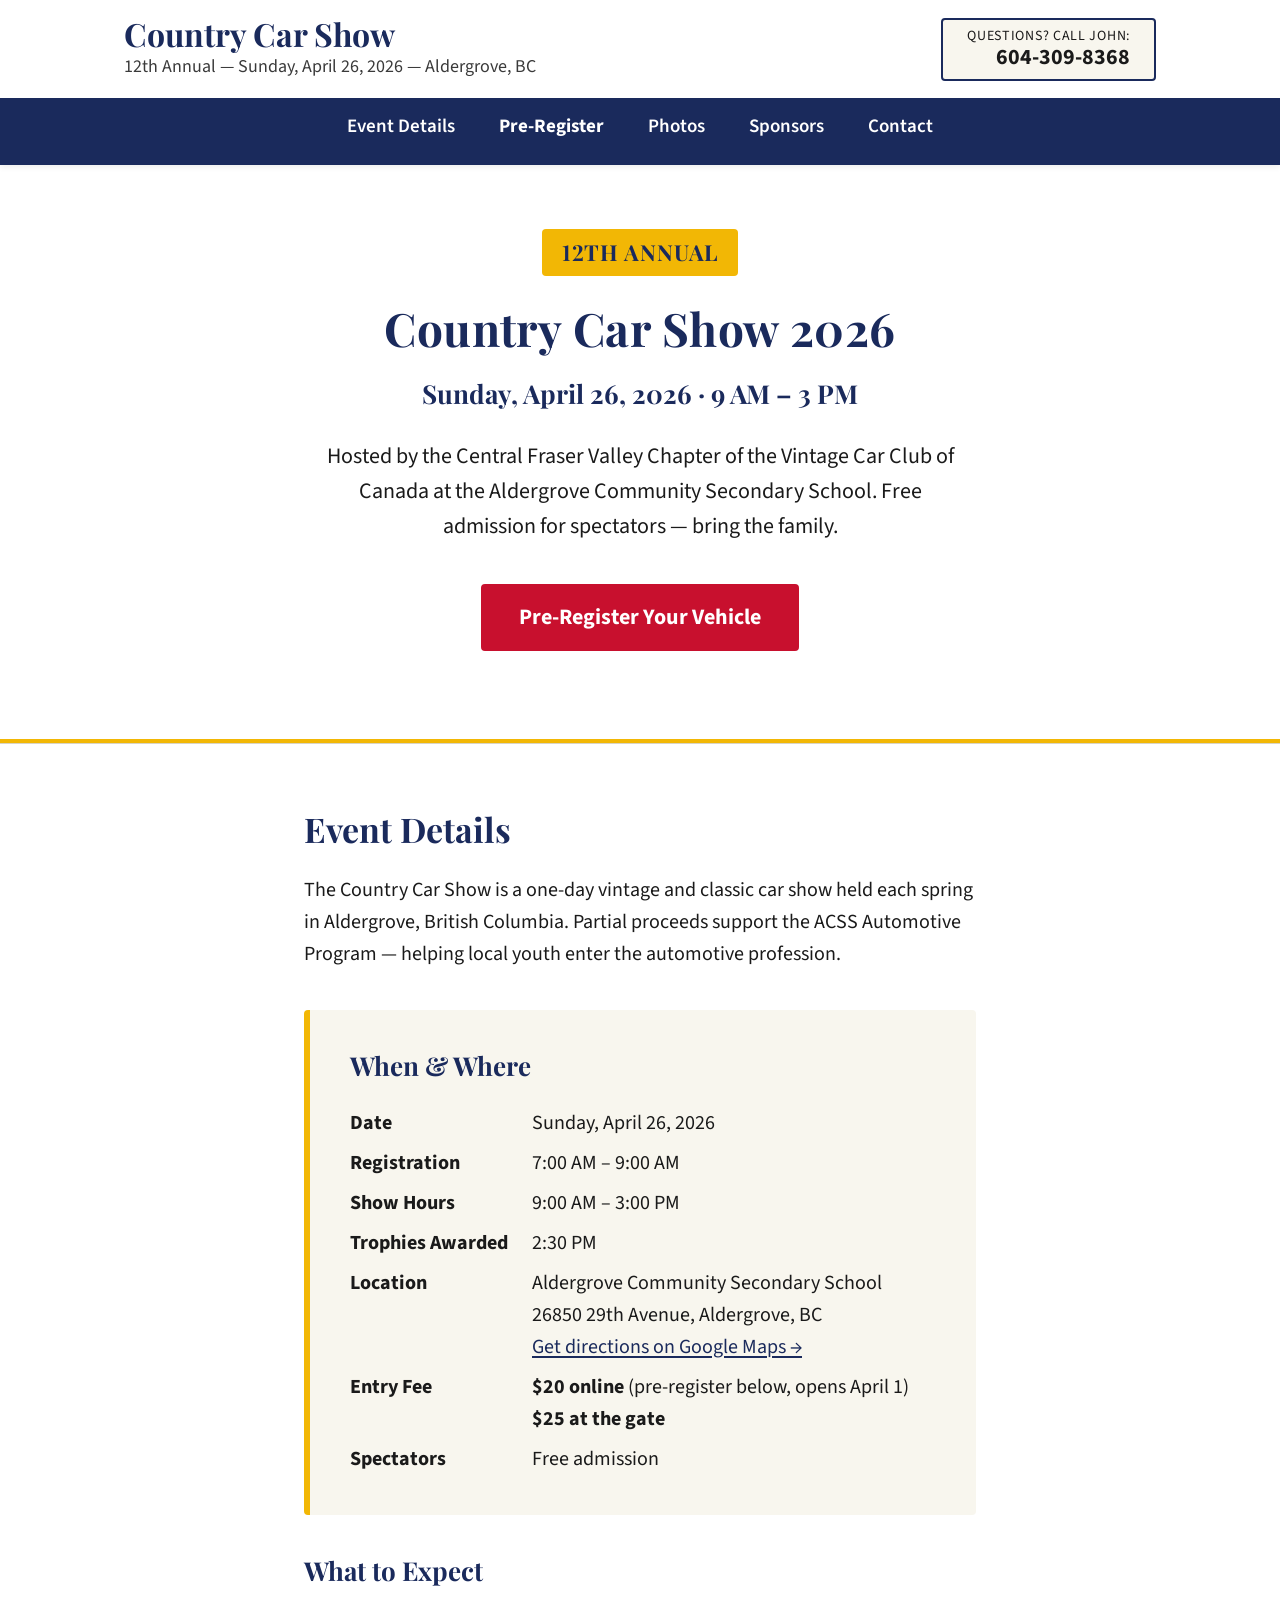
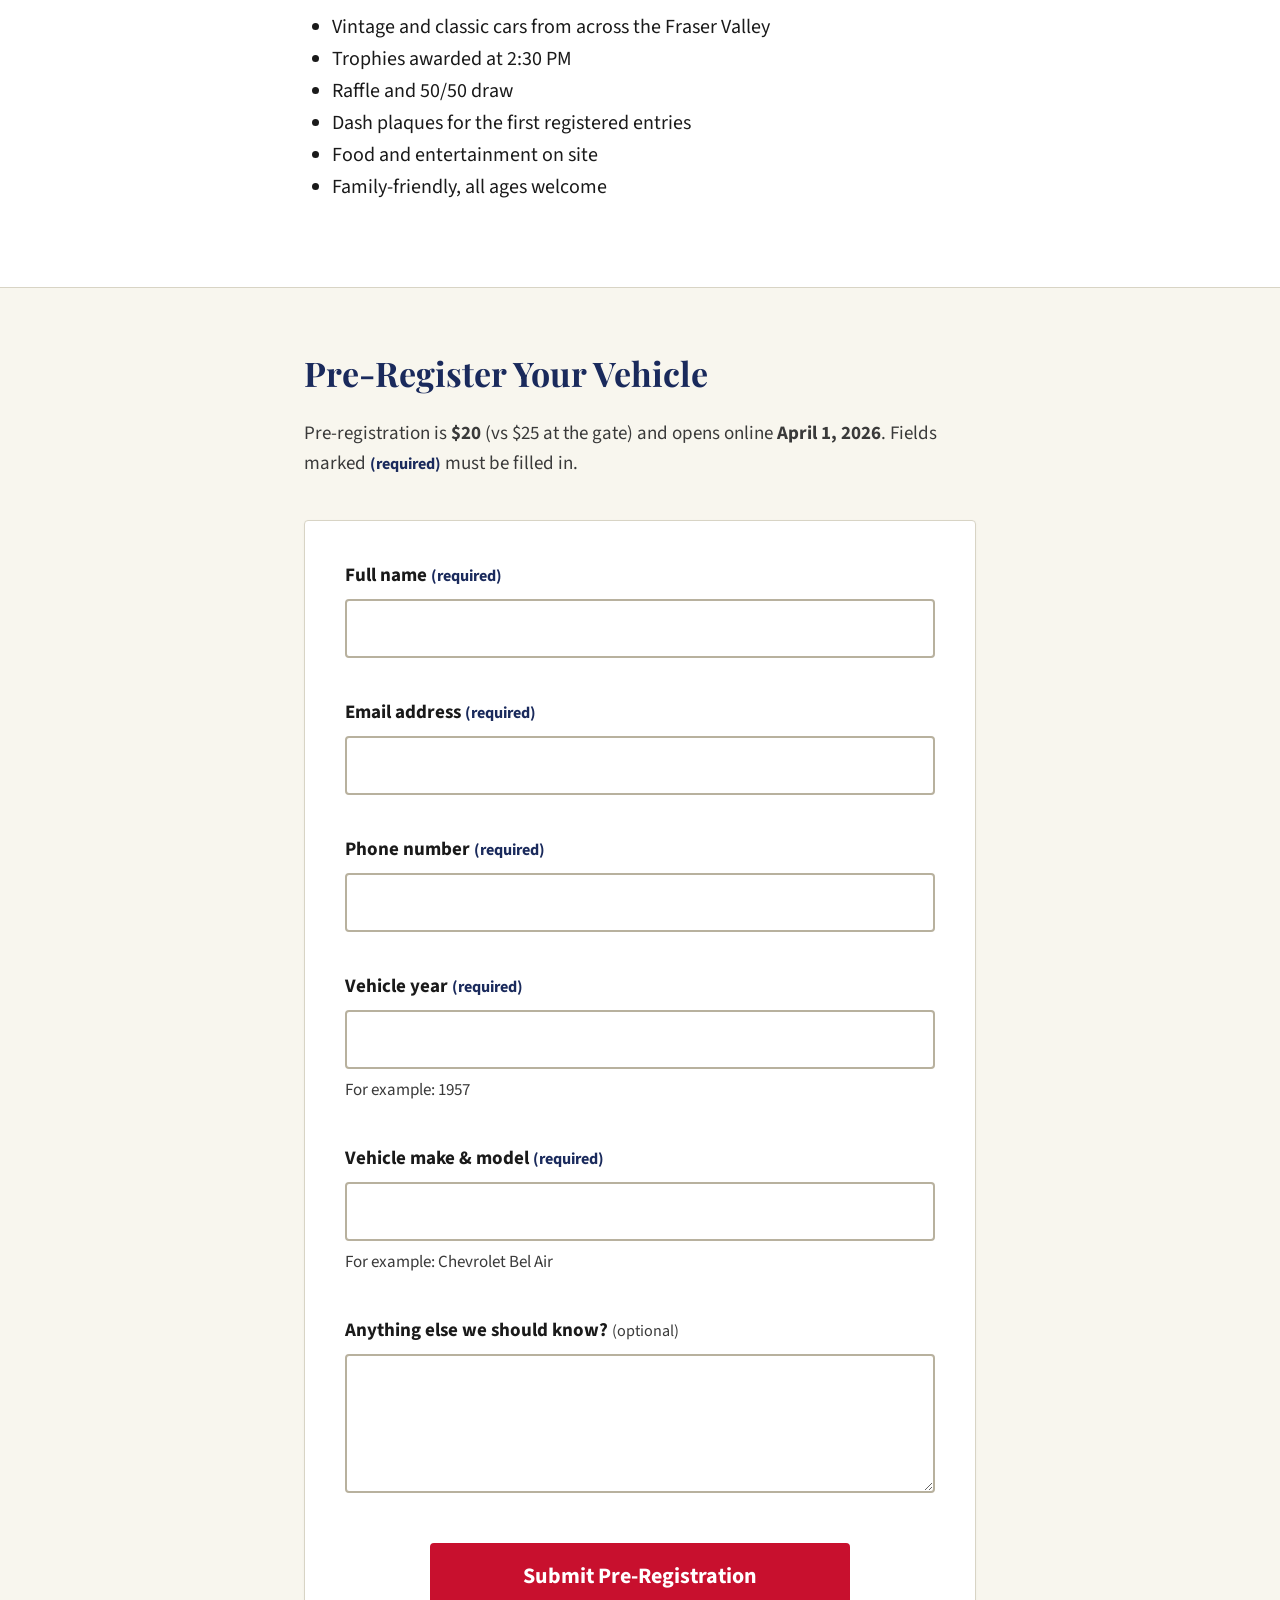
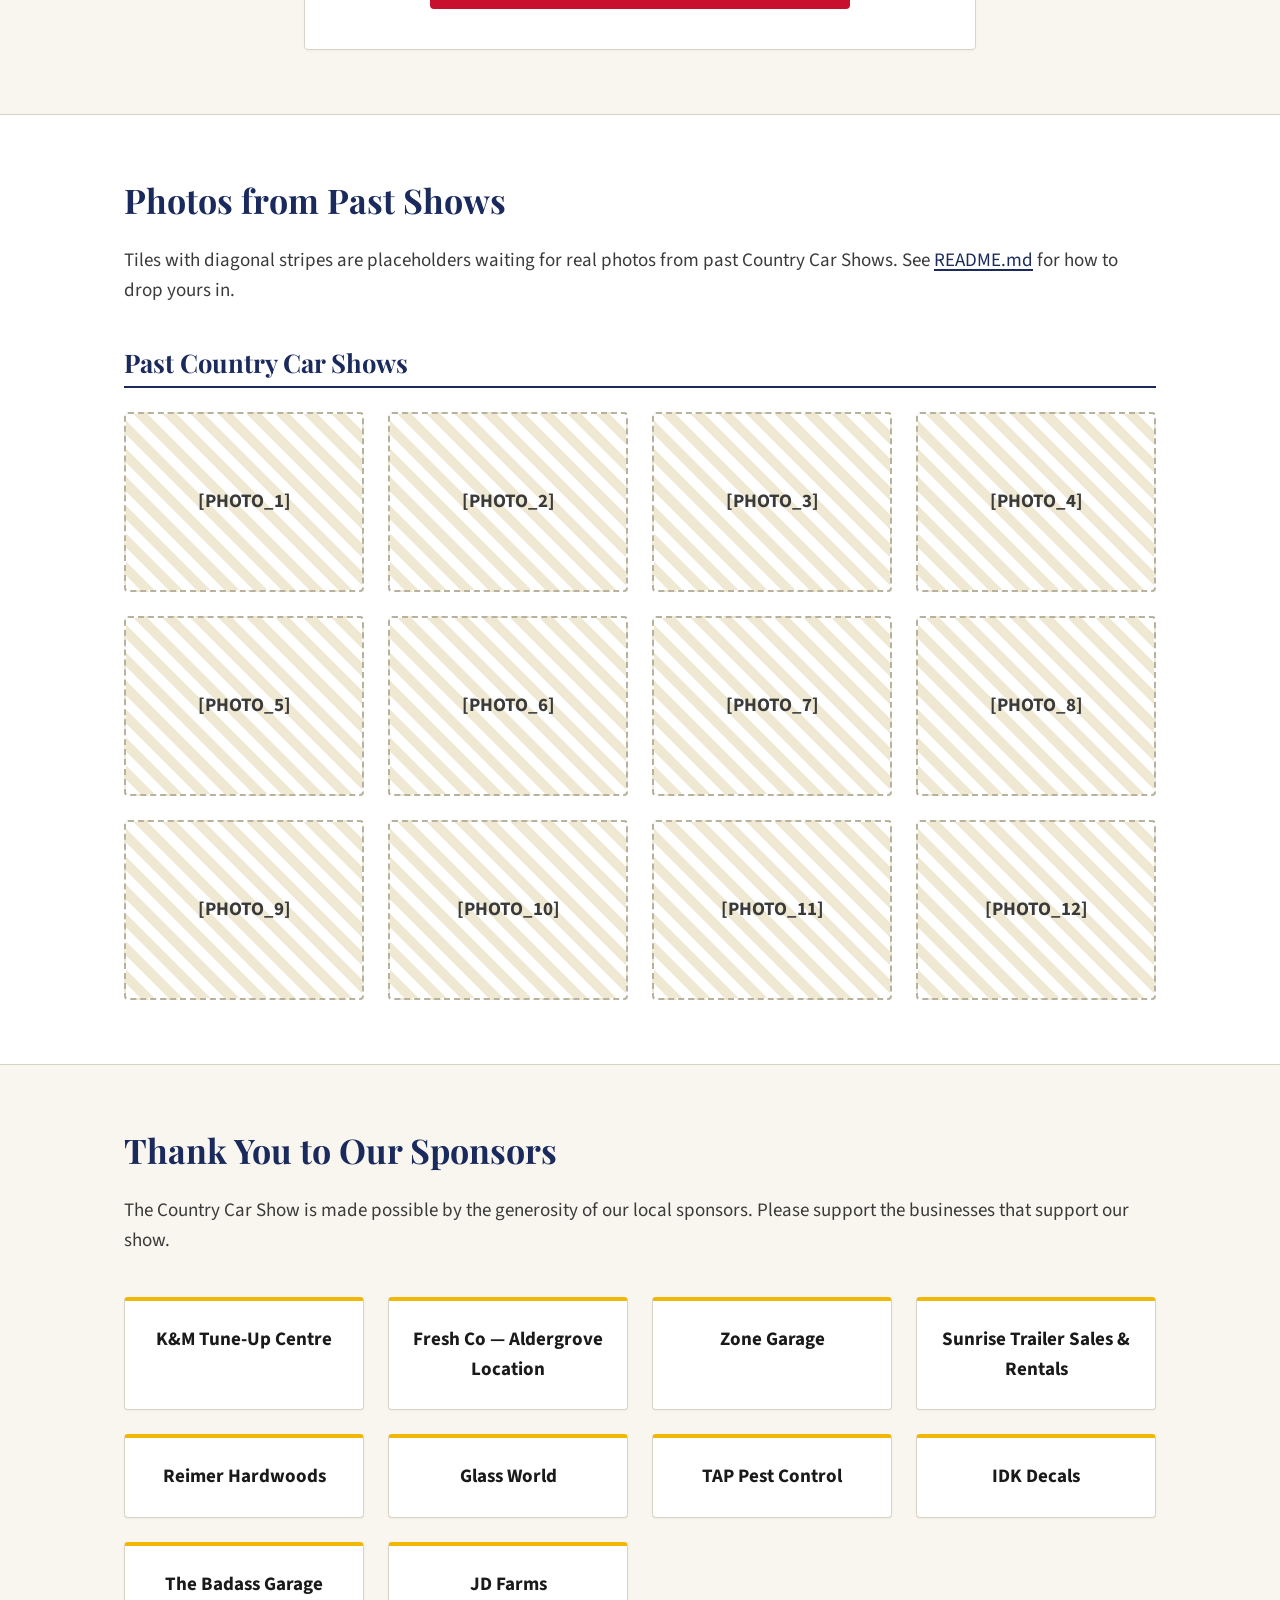
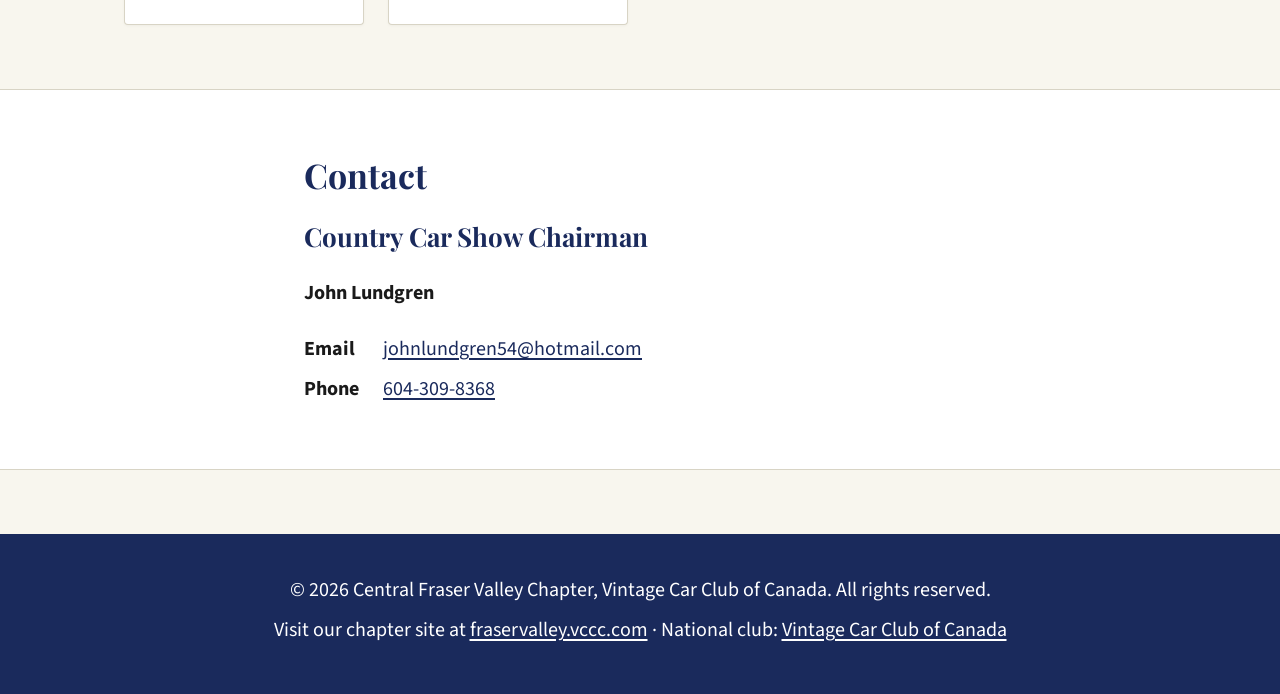
==== commit b19ebd9c: "Fix venue address; add Google Maps directions link - Drop the stray em-dash inserted after the stree" ====
--- a/index.html
+++ b/index.html
@@ -135,7 +135,11 @@
           <dt>Trophies Awarded</dt>
           <dd>2:30 PM</dd>
           <dt>Location</dt>
-          <dd>Aldergrove Community Secondary School<br>26850 &mdash; 29th Avenue, Aldergrove, BC</dd>
+          <dd>
+            Aldergrove Community Secondary School<br>
+            26850 29th Avenue, Aldergrove, BC<br>
+            <a href="https://www.google.com/maps/search/?api=1&amp;query=Aldergrove+Community+Secondary+School+26850+29th+Avenue+Aldergrove+BC" target="_blank" rel="noopener external">Get directions on Google Maps &rarr;</a>
+          </dd>
           <dt>Entry Fee</dt>
           <dd><strong>$20 online</strong> (pre-register below, opens April 1)<br><strong>$25 at the gate</strong></dd>
           <dt>Spectators</dt>
--- a/styles.css
+++ b/styles.css
@@ -122,7 +122,10 @@
 
 h1 { font-size: var(--fs-h1); letter-spacing: -0.01em; }
 h2 { font-size: var(--fs-h2); }
-h3 { font-size: var(--fs-h3); color: var(--color-text); }
+/* h3 gets a generous top margin so it breathes after cards/lists above it;
+   first-child resets it (e.g. ".meeting-info h3" already overrides). */
+h3 { font-size: var(--fs-h3); color: var(--color-accent); margin-top: var(--space-lg); }
+h3:first-child { margin-top: 0; }
 
 p { margin: 0 0 var(--space-md); }
 
@@ -330,11 +333,16 @@
   font-weight: 700;
   color: var(--color-accent);
   background: var(--color-accent-secondary);
-  padding: 4px 18px;
+  padding: 6px 20px;
   margin: 0 0 var(--space-md);
   border-radius: var(--radius);
-  letter-spacing: 0.02em;
+  letter-spacing: 0.04em;
   text-transform: uppercase;
+  /* Playfair Display defaults to old-style figures, which makes "12" look
+     smaller and lower than the surrounding caps. Force lining figures so
+     the number matches the cap-height of "ANNUAL". */
+  font-variant-numeric: lining-nums;
+  font-feature-settings: "lnum" 1;
 }
 .hero-date {
   font-family: var(--font-heading);
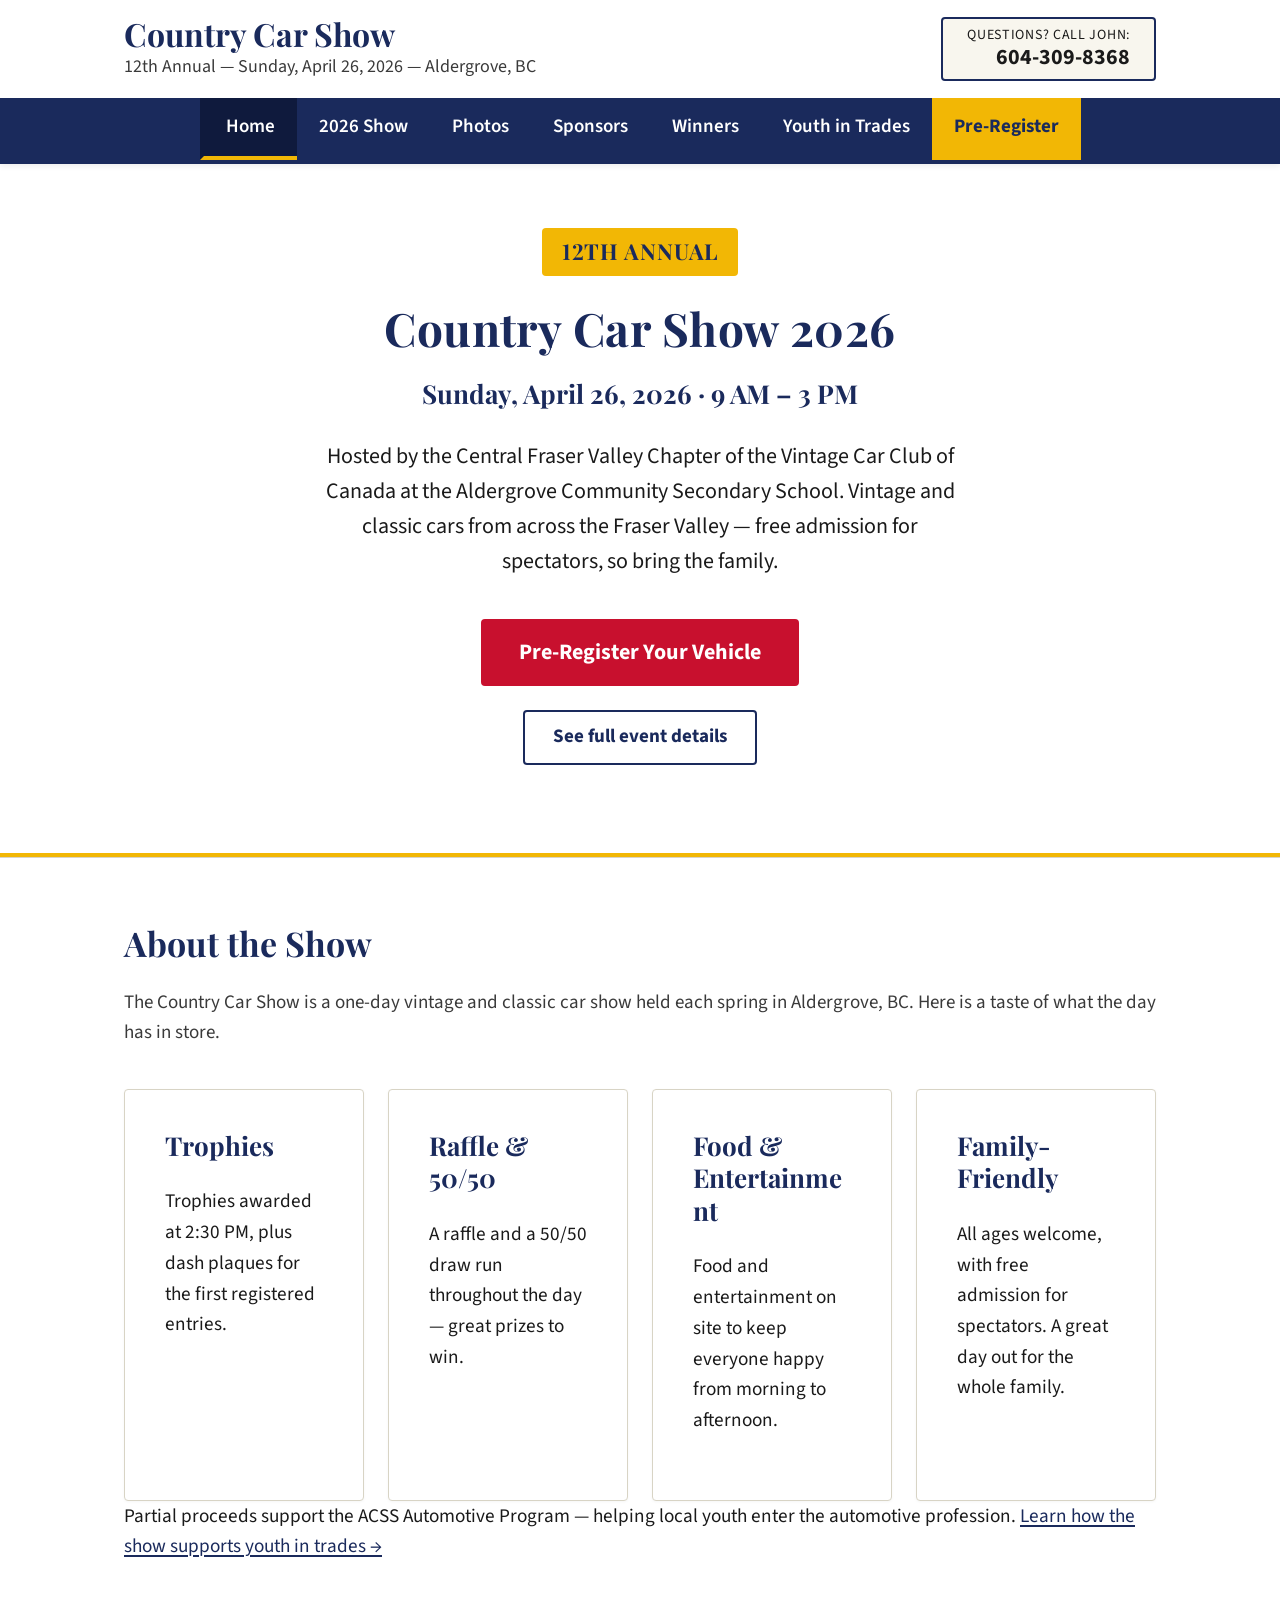
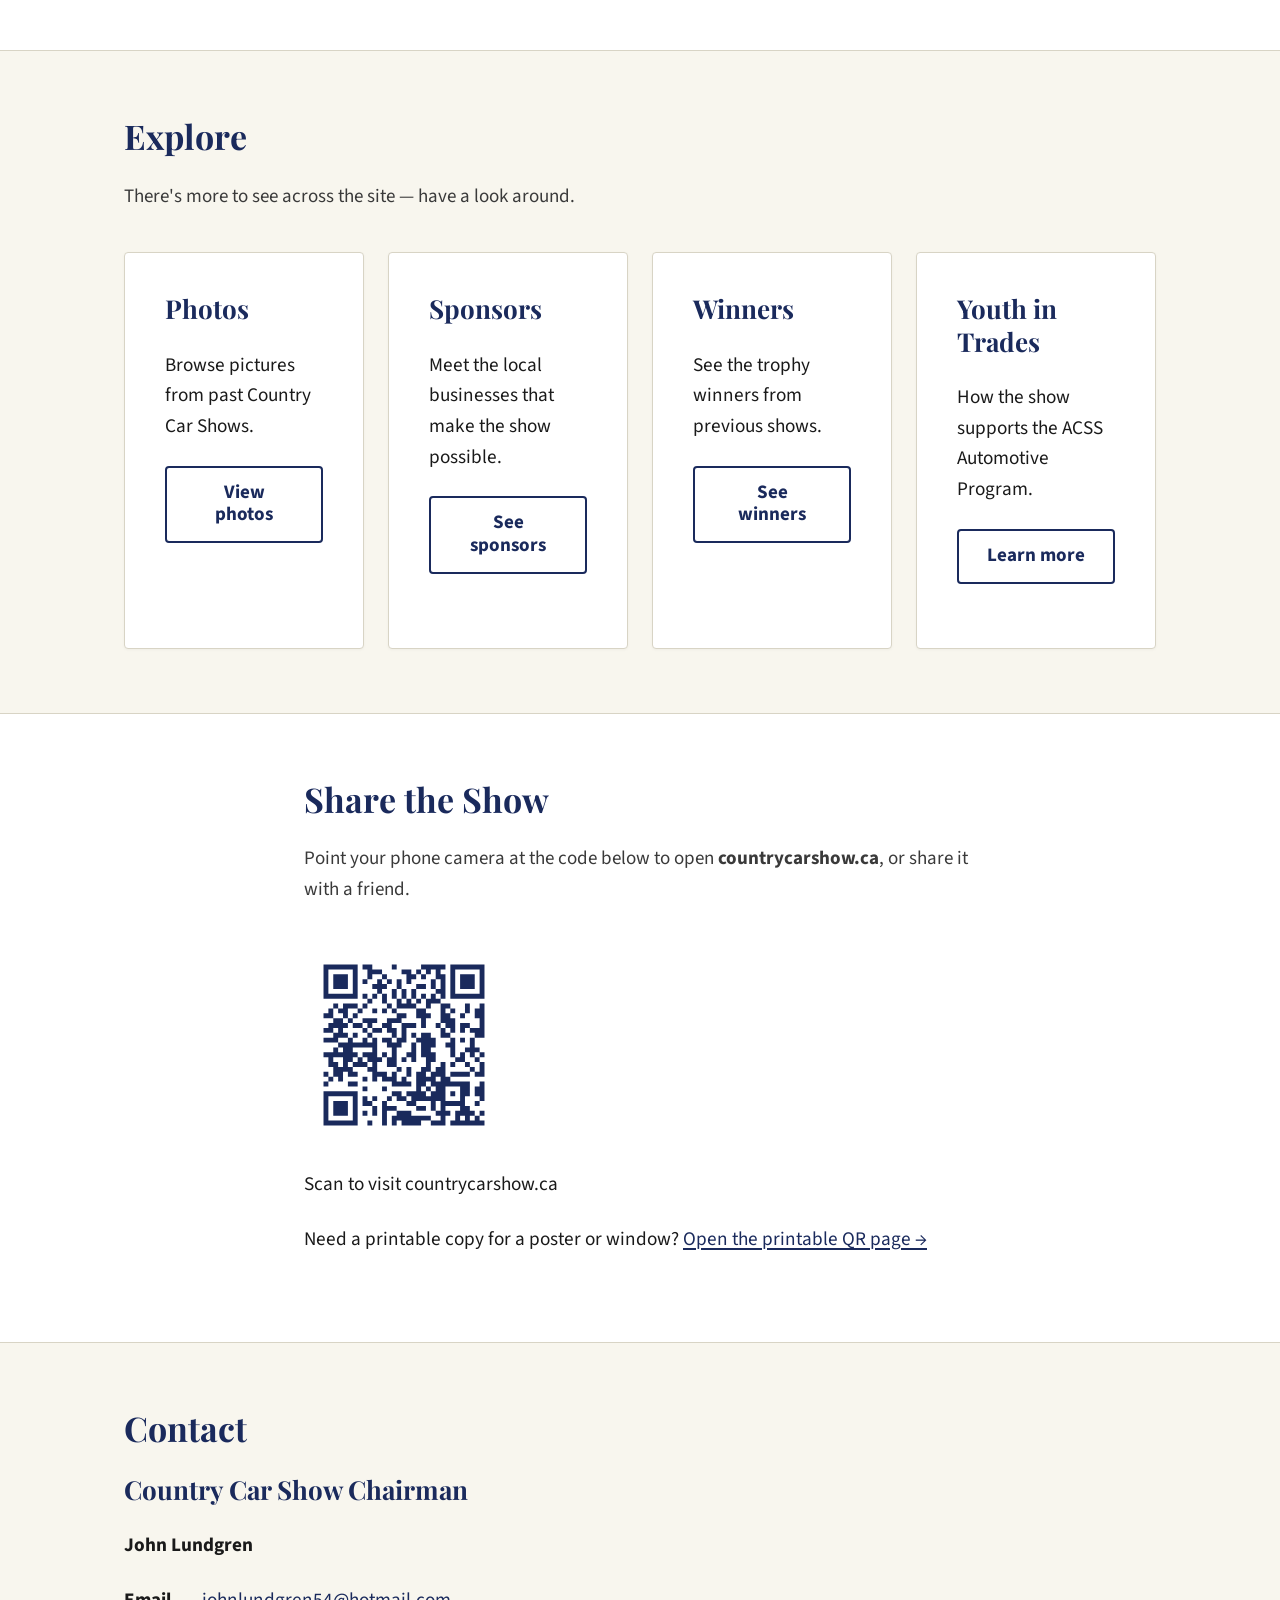
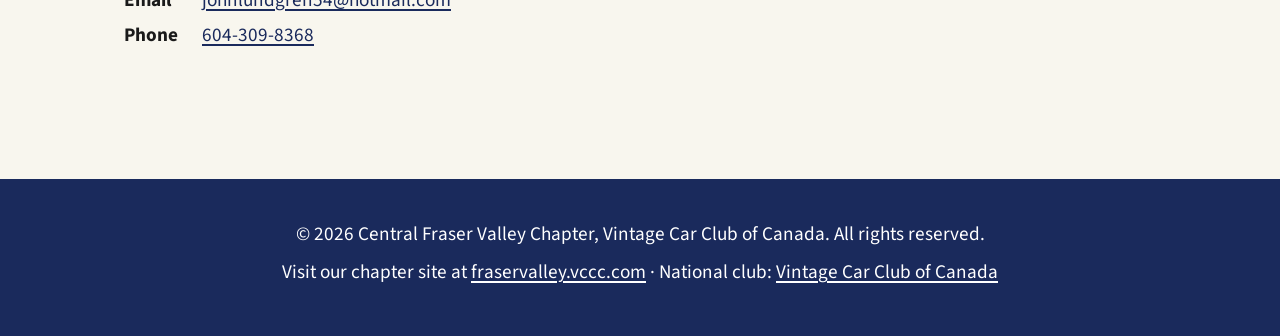
==== commit fa092e93: "Build out multi-page responsive Country Car Show site Convert the single-page site into a shared-lay" ====
--- a/index.html
+++ b/index.html
@@ -2,8 +2,8 @@
 <html lang="en">
 <head>
   <meta charset="UTF-8">
-  <meta name="viewport" content="width=device-width, initial-scale=1.0">
-  <meta name="description" content="Country Car Show 2026 — Sunday April 26, hosted by the Central Fraser Valley Chapter of the Vintage Car Club of Canada. Aldergrove Community Secondary School. Vintage cars, raffle, trophies, food and entertainment.">
+  <meta name="viewport" content="width=device-width, initial-scale=1.0, viewport-fit=cover">
+  <meta name="description" content="The Country Car Show is a one-day vintage and classic car show held each spring in Aldergrove, BC. Sunday April 26, 2026 — pre-register your vehicle, free admission for spectators.">
   <meta name="theme-color" content="#1A2A5C">
 
   <!-- Open Graph (for link previews when the site is shared) -->
@@ -12,7 +12,7 @@
   <meta property="og:description" content="12th Annual Country Car Show — hosted by the Central Fraser Valley Chapter of the VCCC.">
   <meta property="og:locale" content="en_CA">
 
-  <title>Country Car Show 2026 — Sunday April 26, Aldergrove</title>
+  <title>Country Car Show 2026 — Sunday April 26, Aldergrove, BC</title>
 
   <!-- Inline-SVG favicon: a simple steering wheel in the show's navy accent.
        No separate file needed. To change it, edit the SVG below. -->
@@ -30,31 +30,31 @@
 
 <!--
 ================================================================================
-  COUNTRY CAR SHOW 2026 — content map
+  COUNTRY CAR SHOW — HOME PAGE
 ================================================================================
 
-  This is the single-event site for the Country Car Show, hosted annually by
-  the Central Fraser Valley Chapter of the Vintage Car Club of Canada (VCCC).
-  Most content is filled in from the 2026 event poster. Updating it for next
-  year? In FrontPage 2003 or any plain editor, use Find & Replace.
-
-  ── COMMON ANNUAL UPDATES ────────────────────────────────────────────────
+  This is the welcoming landing page for the Country Car Show, hosted annually
+  by the Central Fraser Valley Chapter of the Vintage Car Club of Canada (VCCC).
+  Its job is to greet visitors and point them to the current show. The full
+  event details + the online pre-registration form live on event-2026.html.
+
+  Editing this site? It is plain HTML/CSS/JS — no build step. In FrontPage 2003
+  or any plain editor, use Find & Replace for the common annual updates below.
+
+  ── COMMON ANNUAL UPDATES (across all pages) ──────────────────────────────
     "12th Annual"                  → bump the number
     "Sunday, April 26, 2026"       → next year's date
     "April 26"                     → short date in nav/social tags
-    "$20 online / $25 at gate"     → ticket prices
-    "Aldergrove Community Secondary School"  → only if the venue changes
     "John Lundgren" / contact info → if the chairman changes
 
-  ── PHOTO GALLERY ─────────────────────────────────────────────────────────
-    Twelve placeholder tiles labelled [PHOTO_1] through [PHOTO_12].
-    Replace each <li class="gallery-item"> with an <img> when you have a
-    real photo — see README.md.
-
-  ── PRE-REGISTRATION FORM ─────────────────────────────────────────────────
-    The form on this page does NOT yet submit anywhere — see the TODO
-    comment directly above the <form> tag. For now, submissions show an
-    inline message asking the visitor to email John Lundgren directly.
+  ── PAGE MAP ──────────────────────────────────────────────────────────────
+    index.html          → this home page
+    event-2026.html     → current show details + online pre-registration
+    gallery.html        → photos from past shows
+    sponsors.html       → our sponsors
+    winners.html        → past trophy winners
+    youth-in-trades.html→ the ACSS Automotive Program the show supports
+    print-qr.html       → a printable QR poster (not in the nav)
 
 ================================================================================
 -->
@@ -62,34 +62,56 @@
 <a class="skip-link" href="#main">Skip to main content</a>
 
 <!-- ============================================================== -->
-<!-- HEADER — sticky, contains brand, phone, and primary navigation -->
+<!-- HEADER — sticky: brand + phone + primary navigation            -->
+<!-- The .nav-toggle hamburger is hidden on desktop and shown below  -->
+<!-- the desktop breakpoint (script.js wires it up). With JS off the -->
+<!-- nav stays visible, so nothing breaks.                           -->
 <!-- ============================================================== -->
 <header class="site-header" role="banner">
   <div class="header-top">
     <div class="brand">
-      <a href="#top" class="brand-link">
+      <a href="index.html" class="brand-link">
         <span class="brand-name">Country Car Show</span>
         <span class="brand-tagline">12th Annual — Sunday, April 26, 2026 — Aldergrove, BC</span>
       </a>
     </div>
+
+    <!-- Phone link: shown inline here on desktop (see also the mobile band below). -->
+    <a class="header-phone" href="tel:604-309-8368" aria-label="Call John Lundgren at 604-309-8368">
+      <span class="header-phone-label">Questions? Call John:</span>
+      <span class="header-phone-number">604-309-8368</span>
+    </a>
+
+    <!-- Hamburger: only visible below the desktop breakpoint (CSS-controlled). -->
+    <button type="button" class="nav-toggle" aria-expanded="false" aria-controls="primary-nav">
+      <span class="nav-toggle-bars" aria-hidden="true"></span>
+      <span>Menu</span>
+    </button>
+  </div>
+
+  <!-- Mobile-only phone band: the desktop breakpoint hides this and the inline
+       phone link above takes over. Keeps the number big and tappable on phones. -->
+  <div class="header-phone-wrap">
     <a class="header-phone" href="tel:604-309-8368" aria-label="Call John Lundgren at 604-309-8368">
       <span class="header-phone-label">Questions? Call John:</span>
       <span class="header-phone-number">604-309-8368</span>
     </a>
   </div>
+
   <nav class="site-nav" aria-label="Primary">
-    <ul>
-      <li><a href="#details">Event Details</a></li>
-      <li><a href="#register"><strong>Pre-Register</strong></a></li>
-      <li><a href="#gallery">Photos</a></li>
-      <li><a href="#sponsors">Sponsors</a></li>
-      <li><a href="#contact">Contact</a></li>
+    <ul id="primary-nav">
+      <li><a href="index.html" aria-current="page">Home</a></li>
+      <li><a href="event-2026.html">2026 Show</a></li>
+      <li><a href="gallery.html">Photos</a></li>
+      <li><a href="sponsors.html">Sponsors</a></li>
+      <li><a href="winners.html">Winners</a></li>
+      <li><a href="youth-in-trades.html">Youth in Trades</a></li>
+      <li><a href="event-2026.html#register" class="nav-cta">Pre-Register</a></li>
     </ul>
   </nav>
 </header>
 
 <main id="main">
-  <a id="top"></a>
 
   <!-- ============================================================ -->
   <!-- HERO — show headline + primary call-to-action                -->
@@ -100,260 +122,141 @@
       <h1 id="hero-heading">Country Car Show 2026</h1>
       <p class="hero-date">Sunday, April 26, 2026 &middot; 9 AM &ndash; 3 PM</p>
       <p class="hero-message">
-        Hosted by the Central Fraser Valley Chapter of the
-        Vintage Car Club of Canada at the Aldergrove Community Secondary School.
-        Free admission for spectators &mdash; bring the family.
-      </p>
-      <p>
-        <a class="btn btn-primary btn-large" href="#register">Pre-Register Your Vehicle</a>
-      </p>
-    </div>
-  </section>
-
-  <!-- ============================================================ -->
-  <!-- EVENT DETAILS — date, times, location, ticket prices, extras -->
-  <!-- ============================================================ -->
-  <section id="details" class="section section-light">
+        Hosted by the Central Fraser Valley Chapter of the Vintage Car Club of
+        Canada at the Aldergrove Community Secondary School. Vintage and classic
+        cars from across the Fraser Valley &mdash; free admission for spectators,
+        so bring the family.
+      </p>
+      <p>
+        <!-- The ONE primary (red) action on this page. -->
+        <a class="btn btn-primary btn-large" href="event-2026.html#register">Pre-Register Your Vehicle</a>
+      </p>
+      <p>
+        <a class="btn btn-secondary" href="event-2026.html">See full event details</a>
+      </p>
+    </div>
+  </section>
+
+  <!-- ============================================================ -->
+  <!-- ABOUT THE SHOW — a few highlights of the day                 -->
+  <!-- ============================================================ -->
+  <section class="section section-light" aria-labelledby="about-heading">
+    <div class="container container-wide">
+      <h2 id="about-heading">About the Show</h2>
+      <p class="section-intro">
+        The Country Car Show is a one-day vintage and classic car show held each
+        spring in Aldergrove, BC. Here is a taste of what the day has in store.
+      </p>
+
+      <ul class="sponsors" role="list">
+        <li class="card">
+          <h3>Trophies</h3>
+          <p>Trophies awarded at 2:30 PM, plus dash plaques for the first registered entries.</p>
+        </li>
+        <li class="card">
+          <h3>Raffle &amp; 50/50</h3>
+          <p>A raffle and a 50/50 draw run throughout the day &mdash; great prizes to win.</p>
+        </li>
+        <li class="card">
+          <h3>Food &amp; Entertainment</h3>
+          <p>Food and entertainment on site to keep everyone happy from morning to afternoon.</p>
+        </li>
+        <li class="card">
+          <h3>Family-Friendly</h3>
+          <p>All ages welcome, with free admission for spectators. A great day out for the whole family.</p>
+        </li>
+      </ul>
+
+      <p>
+        Partial proceeds support the ACSS Automotive Program &mdash; helping
+        local youth enter the automotive profession.
+        <a href="youth-in-trades.html">Learn how the show supports youth in trades &rarr;</a>
+      </p>
+    </div>
+  </section>
+
+  <!-- ============================================================ -->
+  <!-- EXPLORE — teasers linking to the other pages of the site     -->
+  <!-- ============================================================ -->
+  <section class="section" aria-labelledby="explore-heading">
+    <div class="container container-wide">
+      <h2 id="explore-heading">Explore</h2>
+      <p class="section-intro">
+        There's more to see across the site &mdash; have a look around.
+      </p>
+
+      <ul class="sponsors" role="list">
+        <li class="card">
+          <h3>Photos</h3>
+          <p>Browse pictures from past Country Car Shows.</p>
+          <p><a class="btn btn-secondary" href="gallery.html">View photos</a></p>
+        </li>
+        <li class="card">
+          <h3>Sponsors</h3>
+          <p>Meet the local businesses that make the show possible.</p>
+          <p><a class="btn btn-secondary" href="sponsors.html">See sponsors</a></p>
+        </li>
+        <li class="card">
+          <h3>Winners</h3>
+          <p>See the trophy winners from previous shows.</p>
+          <p><a class="btn btn-secondary" href="winners.html">See winners</a></p>
+        </li>
+        <li class="card">
+          <h3>Youth in Trades</h3>
+          <p>How the show supports the ACSS Automotive Program.</p>
+          <p><a class="btn btn-secondary" href="youth-in-trades.html">Learn more</a></p>
+        </li>
+      </ul>
+    </div>
+  </section>
+
+  <!-- ============================================================ -->
+  <!-- QR CODE — quick link to the show's web address               -->
+  <!--                                                              -->
+  <!-- The QR image is a shared asset already generated at          -->
+  <!-- assets/qr-countrycarshow.svg — do NOT regenerate it. The     -->
+  <!-- width/height attributes below cap its size (no CSS allowed   -->
+  <!-- from page files). A full printable version lives on          -->
+  <!-- print-qr.html.                                               -->
+  <!-- ============================================================ -->
+  <section class="section section-light" aria-labelledby="qr-heading">
     <div class="container">
-      <h2>Event Details</h2>
-      <p>
-        The Country Car Show is a one-day vintage and classic car show held each
-        spring in Aldergrove, British Columbia. Partial proceeds support the
-        ACSS Automotive Program &mdash; helping local youth enter the automotive
-        profession.
-      </p>
-
-      <div class="meeting-info" role="region" aria-labelledby="details-heading">
-        <h3 id="details-heading">When &amp; Where</h3>
-        <dl class="meeting-list">
-          <dt>Date</dt>
-          <dd>Sunday, April 26, 2026</dd>
-          <dt>Registration</dt>
-          <dd>7:00 AM &ndash; 9:00 AM</dd>
-          <dt>Show Hours</dt>
-          <dd>9:00 AM &ndash; 3:00 PM</dd>
-          <dt>Trophies Awarded</dt>
-          <dd>2:30 PM</dd>
-          <dt>Location</dt>
-          <dd>
-            Aldergrove Community Secondary School<br>
-            26850 29th Avenue, Aldergrove, BC<br>
-            <a href="https://www.google.com/maps/search/?api=1&amp;query=Aldergrove+Community+Secondary+School+26850+29th+Avenue+Aldergrove+BC" target="_blank" rel="noopener external">Get directions on Google Maps &rarr;</a>
-          </dd>
-          <dt>Entry Fee</dt>
-          <dd><strong>$20 online</strong> (pre-register below, opens April 1)<br><strong>$25 at the gate</strong></dd>
-          <dt>Spectators</dt>
-          <dd>Free admission</dd>
-        </dl>
-      </div>
-
-      <h3>What to Expect</h3>
-      <ul>
-        <li>Vintage and classic cars from across the Fraser Valley</li>
-        <li>Trophies awarded at 2:30 PM</li>
-        <li>Raffle and 50/50 draw</li>
-        <li>Dash plaques for the first registered entries</li>
-        <li>Food and entertainment on site</li>
-        <li>Family-friendly, all ages welcome</li>
-      </ul>
-    </div>
-  </section>
-
-  <!-- ============================================================ -->
-  <!-- PRE-REGISTER FORM — vehicle pre-registration                 -->
-  <!--                                                              -->
-  <!-- TODO: WIRE UP A REAL BACKEND BEFORE LAUNCH.                  -->
-  <!-- Right now this form does NOT send submissions anywhere.      -->
-  <!-- On submit, script.js intercepts and shows an inline message  -->
-  <!-- asking the visitor to email John Lundgren directly. Three    -->
-  <!-- options to wire real submission, easiest first:              -->
-  <!--                                                              -->
-  <!--   1. Formspree (https://formspree.io)                        -->
-  <!--      Sign up, get a form ID, then change <form action>       -->
-  <!--      to "https://formspree.io/f/YOUR_FORM_ID" and method     -->
-  <!--      "POST". Free plan: 50 submissions/month.                -->
-  <!--                                                              -->
-  <!--   2. Netlify Forms (requires moving hosting to Netlify)      -->
-  <!--      Re-add data-netlify="true" and the bot-field honeypot,  -->
-  <!--      and deploy to Netlify instead of GitHub Pages.          -->
-  <!--                                                              -->
-  <!--   3. Google Forms                                            -->
-  <!--      Build the form in Google Forms, embed the iframe        -->
-  <!--      here, and delete this whole <form> block.               -->
-  <!-- ============================================================ -->
-  <section id="register" class="section">
-    <div class="container">
-      <h2>Pre-Register Your Vehicle</h2>
+      <h2 id="qr-heading">Share the Show</h2>
       <p class="section-intro">
-        Pre-registration is <strong>$20</strong> (vs $25 at the gate) and opens
-        online <strong>April 1, 2026</strong>. Fields marked
-        <span class="required">(required)</span> must be filled in.
-      </p>
-
-      <!-- Placeholder panel: shown after a submit attempt until the real backend is wired up. -->
-      <div id="form-placeholder" class="form-success" hidden role="status" aria-live="polite">
-        <h3>Online pre-registration opens April 1, 2026.</h3>
-        <p>
-          To reserve your spot now, please email
-          <a href="mailto:johnlundgren54@hotmail.com">johnlundgren54@hotmail.com</a>
-          or call <a href="tel:604-309-8368">604-309-8368</a>.
-          We'll save these details and add the online submit button as soon as
-          it's ready.
-        </p>
-      </div>
-
-      <!-- Error panel: shown if the network submission fails (kept for when a real backend is wired). -->
-      <div id="form-error" class="form-error" hidden role="alert">
-        <h3>We couldn't submit your registration.</h3>
-        <p>
-          Something went wrong sending the form. Please try again, or call
-          <a href="tel:604-309-8368">604-309-8368</a> to register by phone.
-        </p>
-      </div>
-
-      <form
-        id="registration-form"
-        name="country-car-show-pre-register"
-        method="POST"
-        action="#"
-        class="registration-form"
-        novalidate
-      >
-        <div class="form-row">
-          <label for="name">Full name <span class="required">(required)</span></label>
-          <input type="text" id="name" name="name" required autocomplete="name" aria-describedby="name-error">
-          <span class="field-error" id="name-error" aria-live="polite"></span>
+        Point your phone camera at the code below to open
+        <strong>countrycarshow.ca</strong>, or share it with a friend.
+      </p>
+
+      <p>
+        <a href="https://countrycarshow.ca" rel="noopener external">
+          <img src="assets/qr-countrycarshow.svg" width="200" height="200" alt="QR code linking to countrycarshow.ca">
+        </a>
+      </p>
+      <p>Scan to visit countrycarshow.ca</p>
+      <p>
+        Need a printable copy for a poster or window?
+        <a href="print-qr.html">Open the printable QR page &rarr;</a>
+      </p>
+    </div>
+  </section>
+
+  <!-- ============================================================ -->
+  <!-- CONTACT — show chairman                                      -->
+  <!-- ============================================================ -->
+  <section class="section" aria-labelledby="contact-heading">
+    <div class="container container-wide">
+      <h2 id="contact-heading">Contact</h2>
+      <div class="contact-grid">
+        <div class="contact-block">
+          <h3>Country Car Show Chairman</h3>
+          <p><strong>John Lundgren</strong></p>
+          <dl class="contact-list">
+            <dt>Email</dt>
+            <dd><a href="mailto:johnlundgren54@hotmail.com">johnlundgren54@hotmail.com</a></dd>
+            <dt>Phone</dt>
+            <dd><a href="tel:604-309-8368">604-309-8368</a></dd>
+          </dl>
         </div>
-
-        <div class="form-row">
-          <label for="email">Email address <span class="required">(required)</span></label>
-          <input type="email" id="email" name="email" required autocomplete="email" inputmode="email" aria-describedby="email-error">
-          <span class="field-error" id="email-error" aria-live="polite"></span>
-        </div>
-
-        <div class="form-row">
-          <label for="phone">Phone number <span class="required">(required)</span></label>
-          <input type="tel" id="phone" name="phone" required autocomplete="tel" inputmode="tel" aria-describedby="phone-error">
-          <span class="field-error" id="phone-error" aria-live="polite"></span>
-        </div>
-
-        <div class="form-row">
-          <label for="vehicle-year">Vehicle year <span class="required">(required)</span></label>
-          <input type="text" id="vehicle-year" name="vehicle-year" required autocomplete="off" aria-describedby="vehicle-year-hint vehicle-year-error">
-          <span class="field-hint" id="vehicle-year-hint">For example: 1957</span>
-          <span class="field-error" id="vehicle-year-error" aria-live="polite"></span>
-        </div>
-
-        <div class="form-row">
-          <label for="vehicle-make">Vehicle make &amp; model <span class="required">(required)</span></label>
-          <input type="text" id="vehicle-make" name="vehicle-make" required autocomplete="off" aria-describedby="vehicle-make-hint vehicle-make-error">
-          <span class="field-hint" id="vehicle-make-hint">For example: Chevrolet Bel Air</span>
-          <span class="field-error" id="vehicle-make-error" aria-live="polite"></span>
-        </div>
-
-        <div class="form-row">
-          <label for="notes">Anything else we should know? <span class="optional">(optional)</span></label>
-          <textarea id="notes" name="notes" rows="4"></textarea>
-        </div>
-
-        <div class="form-actions">
-          <button type="submit" class="btn btn-primary btn-submit">Submit Pre-Registration</button>
-        </div>
-      </form>
-    </div>
-  </section>
-
-  <!-- ============================================================ -->
-  <!-- PHOTO GALLERY — past Country Car Show photos                 -->
-  <!--                                                              -->
-  <!-- Twelve placeholder tiles. Until real photos are added, every -->
-  <!-- slot is a labelled placeholder (dashed border + diagonal     -->
-  <!-- stripes) so visitors and the maintainer can clearly tell     -->
-  <!-- which spots still need filling.                              -->
-  <!--                                                              -->
-  <!-- TO ADD A REAL PHOTO TO ONE SLOT:                             -->
-  <!--   1. Save the photo as a .jpg, about 800x600 pixels.         -->
-  <!--   2. Put it in a /photos/ folder beside index.html.          -->
-  <!--   3. Replace the entire <li class="gallery-item">…</li>      -->
-  <!--      block with:                                             -->
-  <!--                                                              -->
-  <!--      <li class="gallery-item gallery-item-photo">            -->
-  <!--        <img src="photos/your-photo.jpg"                      -->
-  <!--             alt="Short description of what's in the photo">  -->
-  <!--      </li>                                                   -->
-  <!--                                                              -->
-  <!-- See README.md, "How to add photos to the gallery", for       -->
-  <!-- step-by-step instructions written for a non-technical user.  -->
-  <!-- ============================================================ -->
-  <section id="gallery" class="section section-light">
-    <div class="container container-wide">
-      <h2>Photos from Past Shows</h2>
-      <p class="section-intro">
-        Tiles with diagonal stripes are placeholders waiting for real photos
-        from past Country Car Shows. See <a href="README.md">README.md</a> for
-        how to drop yours in.
-      </p>
-
-      <section class="gallery-event" aria-labelledby="gallery-heading">
-        <h3 id="gallery-heading" class="gallery-event-name">Past Country Car Shows</h3>
-        <ul class="gallery" role="list">
-          <li class="gallery-item"><span class="gallery-placeholder-label">[PHOTO_1]</span></li>
-          <li class="gallery-item"><span class="gallery-placeholder-label">[PHOTO_2]</span></li>
-          <li class="gallery-item"><span class="gallery-placeholder-label">[PHOTO_3]</span></li>
-          <li class="gallery-item"><span class="gallery-placeholder-label">[PHOTO_4]</span></li>
-          <li class="gallery-item"><span class="gallery-placeholder-label">[PHOTO_5]</span></li>
-          <li class="gallery-item"><span class="gallery-placeholder-label">[PHOTO_6]</span></li>
-          <li class="gallery-item"><span class="gallery-placeholder-label">[PHOTO_7]</span></li>
-          <li class="gallery-item"><span class="gallery-placeholder-label">[PHOTO_8]</span></li>
-          <li class="gallery-item"><span class="gallery-placeholder-label">[PHOTO_9]</span></li>
-          <li class="gallery-item"><span class="gallery-placeholder-label">[PHOTO_10]</span></li>
-          <li class="gallery-item"><span class="gallery-placeholder-label">[PHOTO_11]</span></li>
-          <li class="gallery-item"><span class="gallery-placeholder-label">[PHOTO_12]</span></li>
-        </ul>
-      </section>
-    </div>
-  </section>
-
-  <!-- ============================================================ -->
-  <!-- SPONSORS — text-only for launch; logos drop in later         -->
-  <!-- ============================================================ -->
-  <section id="sponsors" class="section">
-    <div class="container container-wide">
-      <h2>Thank You to Our Sponsors</h2>
-      <p class="section-intro">
-        The Country Car Show is made possible by the generosity of our local
-        sponsors. Please support the businesses that support our show.
-      </p>
-      <ul class="sponsors" role="list">
-        <li class="sponsor">K&amp;M Tune-Up Centre</li>
-        <li class="sponsor">Fresh Co &mdash; Aldergrove Location</li>
-        <li class="sponsor">Zone Garage</li>
-        <li class="sponsor">Sunrise Trailer Sales &amp; Rentals</li>
-        <li class="sponsor">Reimer Hardwoods</li>
-        <li class="sponsor">Glass World</li>
-        <li class="sponsor">TAP Pest Control</li>
-        <li class="sponsor">IDK Decals</li>
-        <li class="sponsor">The Badass Garage</li>
-        <li class="sponsor">JD Farms</li>
-      </ul>
-    </div>
-  </section>
-
-  <!-- ============================================================ -->
-  <!-- CONTACT — show chairman                                      -->
-  <!-- ============================================================ -->
-  <section id="contact" class="section section-light">
-    <div class="container">
-      <h2>Contact</h2>
-      <div class="contact-block">
-        <h3>Country Car Show Chairman</h3>
-        <p><strong>John Lundgren</strong></p>
-        <dl class="contact-list">
-          <dt>Email</dt>
-          <dd><a href="mailto:johnlundgren54@hotmail.com">johnlundgren54@hotmail.com</a></dd>
-          <dt>Phone</dt>
-          <dd><a href="tel:604-309-8368">604-309-8368</a></dd>
-        </dl>
       </div>
     </div>
   </section>
--- a/styles.css
+++ b/styles.css
@@ -1,38 +1,52 @@
 /* ==========================================================================
-   Country Car Show 2026 — stylesheet
+   Country Car Show — stylesheet (multi-page, mobile-first)
    --------------------------------------------------------------------------
+   AUTHORING APPROACH: mobile-first.
+     - The "base" rules (no @media query) describe the PHONE layout.
+     - Larger screens are enhanced UPWARD with three min-width breakpoints:
+         tablet   ≥ 48em  (~768px)
+         desktop  ≥ 64em  (~1024px)   ← full horizontal nav appears here
+         large    ≥ 90em  (~1440px)
+     - The desktop design is deliberate, NOT a stretched-up phone layout.
+
    Organized in this order:
      1.  Custom properties (colors, fonts, spacing)
      2.  Reset & base
      3.  Typography & links
      4.  Layout containers
      5.  Skip link & accessibility helpers
-     6.  Header & navigation
-     7.  Hero
-     8.  Generic sections
-     9.  About / meeting info
-    10.  Events list
-    11.  Buttons
-    12.  Registration form
-    13.  Form success / error panels
-    14.  Photo gallery
-    15.  Contact section
-    16.  Footer
-    17.  Mobile media queries (at the bottom)
-
-   Older audience considerations:
-     - Body text 18–20 px
+     6.  Header, brand, phone
+     7.  Navigation + hamburger toggle
+     8.  Hero
+     9.  Generic sections
+    10.  Cards / about / meeting info
+    11.  Events list
+    12.  Buttons
+    13.  Registration form
+    14.  Form success / error panels
+    15.  Photo gallery (responsive image grid)
+    16.  Sponsors
+    17.  Contact section
+    18.  Footer
+    19.  TABLET breakpoint   (min-width: 48em)
+    20.  DESKTOP breakpoint  (min-width: 64em)
+    21.  LARGE breakpoint    (min-width: 90em)
+    22.  Reduced motion + print
+
+   Older audience considerations (do NOT regress these):
+     - Body text 18–20 px (fluid via clamp, never below 18px)
      - Line-height 1.6
      - High-contrast text on cream/white backgrounds (no gray on white)
-     - Visible focus rings
+     - Visible focus rings on every interactive element
      - In-content links underlined
-     - Buttons ≥ 48 px tall, form submit ≥ 56 px
+     - Buttons ≥ 48 px tall, form submit ≥ 56 px, tap targets ≥ 44 px
+     - Form inputs ≥ 16px font so iOS Safari does not zoom on focus (we use 19px)
    ========================================================================== */
 
 
 /* 1. Custom properties --------------------------------------------------- */
 :root {
-  /* Colors (pulled from the 2026 Country Car Show poster: navy / gold / white,
+  /* Colors (pulled from the Country Car Show poster: navy / gold / white,
      with a red accent reserved for the primary call-to-action button.) */
   --color-bg:               #F8F6EE;   /* faint cream — gives subtle rhythm between alternating sections */
   --color-bg-alt:           #FFFFFF;
@@ -57,11 +71,13 @@
   --font-heading: "Playfair Display", Georgia, "Times New Roman", serif;
   --font-body:    "Source Sans 3", -apple-system, BlinkMacSystemFont, "Segoe UI", Roboto, Helvetica, Arial, sans-serif;
 
-  --fs-base:   20px;     /* body */
-  --fs-small:  17px;     /* footnotes / hints */
-  --fs-h1:     46px;
-  --fs-h2:     34px;
-  --fs-h3:     26px;
+  /* Fluid type — clamp(min, preferred, max). Mins keep body ≥ 18px for the
+     older audience; maxes match the previous desktop sizes. */
+  --fs-base:   clamp(18px, 1rem + 0.25vw, 20px);   /* body */
+  --fs-small:  clamp(16px, 0.9rem + 0.2vw, 17px);  /* footnotes / hints (≥16px so iOS won't zoom) */
+  --fs-h1:     clamp(34px, 5vw + 1rem, 46px);
+  --fs-h2:     clamp(26px, 3vw + 1rem, 34px);
+  --fs-h3:     clamp(22px, 1.5vw + 1rem, 26px);
 
   /* Spacing */
   --space-xxs: 4px;
@@ -69,16 +85,17 @@
   --space-sm:  16px;
   --space-md:  24px;
   --space-lg:  40px;
-  --space-xl:  64px;
+  --space-xl:  48px;    /* base (mobile) — grows to 64px at the desktop breakpoint */
   --space-xxl: 96px;
 
   /* Layout */
-  --width-content: 720px;
-  --width-wide:    1080px;
+  --width-content: 720px;    /* prose: keeps ~60–75 characters per line */
+  --width-wide:    1080px;   /* grids / wide content */
   --radius:        4px;
 
-  /* Used by anchor scrolling so headings don't hide under the sticky header. */
-  --header-offset: 170px;
+  /* Used by anchor scrolling so headings don't hide under the sticky header.
+     Mobile (stacked header) is taller; the desktop breakpoint shrinks it. */
+  --header-offset: 132px;
 }
 
 
@@ -103,6 +120,8 @@
   font-weight: 400;
   text-rendering: optimizeLegibility;
   -webkit-font-smoothing: antialiased;
+  /* Belt-and-suspenders against horizontal scroll at narrow widths. */
+  overflow-x: hidden;
 }
 
 img,
@@ -118,6 +137,8 @@
   color: var(--color-accent);
   line-height: 1.25;
   margin: 0 0 var(--space-md);
+  /* Long single words (e.g. emails, URLs) shouldn't force horizontal scroll. */
+  overflow-wrap: break-word;
 }
 
 h1 { font-size: var(--fs-h1); letter-spacing: -0.01em; }
@@ -139,6 +160,7 @@
   text-decoration: underline;
   text-decoration-thickness: 2px;
   text-underline-offset: 3px;
+  overflow-wrap: break-word;
 }
 
 a:hover,
@@ -183,6 +205,19 @@
   top: var(--space-md);
 }
 
+/* Visually hidden but available to screen readers. */
+.visually-hidden {
+  position: absolute !important;
+  width: 1px;
+  height: 1px;
+  padding: 0;
+  margin: -1px;
+  overflow: hidden;
+  clip: rect(0, 0, 0, 0);
+  white-space: nowrap;
+  border: 0;
+}
+
 .required {
   color: var(--color-accent);
   font-weight: 700;
@@ -206,7 +241,10 @@
 }
 
 
-/* 6. Header & navigation ------------------------------------------------- */
+/* 6. Header, brand, phone ------------------------------------------------ */
+/* The header is sticky on every page. On mobile it stacks: a top bar (brand +
+   hamburger), then the phone link, then the collapsible nav. The desktop
+   breakpoint re-lays these into a single horizontal row + full nav bar. */
 .site-header {
   position: sticky;
   top: 0;
@@ -214,6 +252,9 @@
   background: var(--color-bg-alt);
   border-bottom: 4px solid var(--color-accent);
   box-shadow: 0 2px 6px rgba(0, 0, 0, 0.08);
+  /* Respect the iOS notch / rounded corners on the sticky bar. */
+  padding-left: env(safe-area-inset-left);
+  padding-right: env(safe-area-inset-right);
 }
 
 .header-top {
@@ -223,8 +264,7 @@
   display: flex;
   justify-content: space-between;
   align-items: center;
-  gap: var(--space-md);
-  flex-wrap: wrap;
+  gap: var(--space-sm);
 }
 
 .brand-link {
@@ -238,14 +278,14 @@
 .brand-name {
   display: block;
   font-family: var(--font-heading);
-  font-size: 32px;
+  font-size: clamp(24px, 5vw, 32px);
   font-weight: 700;
   color: var(--color-accent);
   line-height: 1.1;
 }
 .brand-tagline {
   display: block;
-  font-size: 18px;
+  font-size: clamp(15px, 3vw, 18px);
   color: var(--color-text-muted);
   margin-top: 2px;
 }
@@ -253,7 +293,7 @@
 .header-phone {
   display: inline-flex;
   flex-direction: column;
-  align-items: flex-end;
+  align-items: center;
   text-decoration: none;
   color: var(--color-text);
   font-weight: 700;
@@ -283,18 +323,87 @@
   font-family: var(--font-body);
 }
 
+/* On mobile the phone link is a full-width band beneath the top bar so the
+   number stays large and tappable. The desktop breakpoint moves it inline. */
+.header-phone-wrap {
+  max-width: var(--width-wide);
+  margin: 0 auto;
+  padding: 0 var(--space-md) var(--space-sm);
+  display: flex;
+  justify-content: center;
+}
+.header-phone-wrap .header-phone {
+  width: 100%;
+  max-width: 420px;
+}
+
+/* On mobile, ONLY the full-width phone band (.header-phone-wrap) is shown.
+   The inline phone inside .header-top is desktop-only — it is re-shown at the
+   desktop breakpoint (section 20). Hiding it here keeps the top row
+   (brand + hamburger) from overflowing narrow phones down to 320px. */
+.header-top .header-phone { display: none; }
+
+
+/* 7. Navigation + hamburger toggle -------------------------------------- */
+/* PROGRESSIVE ENHANCEMENT: with no JS the nav is simply visible (stacked).
+   script.js adds the .js-nav class to <body>, which collapses the nav behind
+   the hamburger on small screens. So if JS is off, everything still works. */
+
+/* The hamburger button is hidden until JS turns it on, and only shows below
+   the desktop breakpoint. */
+.nav-toggle {
+  display: none;
+  align-items: center;
+  gap: var(--space-xs);
+  font-family: var(--font-body);
+  font-size: 17px;
+  font-weight: 700;
+  color: var(--color-accent);
+  background: var(--color-bg);
+  border: 2px solid var(--color-accent);
+  border-radius: var(--radius);
+  padding: 10px 14px;
+  min-height: 48px;
+  cursor: pointer;
+}
+.nav-toggle:hover,
+.nav-toggle:focus-visible {
+  background: var(--color-accent);
+  color: #fff;
+}
+.nav-toggle-bars {
+  position: relative;
+  display: inline-block;
+  width: 22px;
+  height: 2px;
+  background: currentColor;
+  transition: background-color 0.15s ease;
+}
+.nav-toggle-bars::before,
+.nav-toggle-bars::after {
+  content: "";
+  position: absolute;
+  left: 0;
+  width: 22px;
+  height: 2px;
+  background: currentColor;
+}
+.nav-toggle-bars::before { top: -7px; }
+.nav-toggle-bars::after  { top: 7px; }
+
+/* When JS is active, reveal the hamburger on small screens. */
+.js-nav .nav-toggle { display: inline-flex; }
+
 .site-nav {
   background: var(--color-accent);
 }
 .site-nav ul {
   list-style: none;
-  margin: 0;
+  margin: 0 auto;
   padding: 0;
+  max-width: var(--width-wide);
   display: flex;
-  flex-wrap: wrap;
-  justify-content: center;
-  max-width: var(--width-wide);
-  margin: 0 auto;
+  flex-direction: column;   /* mobile: stacked nav */
 }
 .site-nav li { margin: 0; }
 .site-nav a {
@@ -304,22 +413,53 @@
   text-decoration: none;
   font-size: 19px;
   font-weight: 600;
-  border-bottom: 4px solid transparent;
+  border-bottom: 1px solid var(--color-accent-light);
   min-height: 48px;
 }
+.site-nav li:last-child a { border-bottom: none; }
 .site-nav a:hover,
 .site-nav a:focus-visible {
   background: var(--color-accent-dark);
   color: #fff;
-  border-bottom-color: var(--color-accent-secondary);
-}
-
-
-/* 7. Hero ---------------------------------------------------------------- */
+}
+
+/* Active page marker (set with aria-current="page" on the link). */
+.site-nav a[aria-current="page"] {
+  background: var(--color-accent-dark);
+  border-left: 6px solid var(--color-accent-secondary);
+  padding-left: 16px;
+}
+
+/* "Pre-Register" emphasis nav item — gold pill so it stands out. */
+.site-nav a.nav-cta {
+  color: var(--color-accent);
+  background: var(--color-accent-secondary);
+  font-weight: 700;
+}
+.site-nav a.nav-cta:hover,
+.site-nav a.nav-cta:focus-visible {
+  background: var(--color-accent-secondary-dark);
+  color: var(--color-accent-dark);
+}
+.site-nav a.nav-cta[aria-current="page"] {
+  border-left-color: var(--color-accent);
+}
+
+/* COLLAPSED state (JS on, small screens, not expanded): hide the nav list.
+   The [hidden]-friendly approach: we toggle .nav-open on the header. */
+.js-nav .site-nav {
+  display: none;
+}
+.js-nav .site-header.nav-open .site-nav {
+  display: block;
+}
+
+
+/* 8. Hero ---------------------------------------------------------------- */
 .hero {
   background: var(--color-bg-alt);
   border-bottom: 4px solid var(--color-accent-secondary);
-  padding: var(--space-xl) 0 var(--space-xl);
+  padding: var(--space-xl) 0;
   text-align: center;
 }
 .hero h1 {
@@ -329,7 +469,7 @@
 .hero-eyebrow {
   display: inline-block;
   font-family: var(--font-heading);
-  font-size: 22px;
+  font-size: clamp(18px, 4vw, 22px);
   font-weight: 700;
   color: var(--color-accent);
   background: var(--color-accent-secondary);
@@ -346,20 +486,20 @@
 }
 .hero-date {
   font-family: var(--font-heading);
-  font-size: 26px;
+  font-size: clamp(20px, 4vw, 26px);
   font-weight: 700;
   color: var(--color-accent);
   margin: 0 0 var(--space-md);
 }
 .hero-message {
-  font-size: 22px;
+  font-size: clamp(19px, 2vw, 22px);
   max-width: 640px;
   margin: 0 auto var(--space-lg);
   color: var(--color-text);
 }
 
 
-/* 8. Generic sections --------------------------------------------------- */
+/* 9. Generic sections --------------------------------------------------- */
 .section {
   padding: var(--space-xl) 0;
 }
@@ -369,25 +509,48 @@
   border-bottom: 1px solid var(--color-border);
 }
 .section-intro {
-  font-size: 19px;
+  font-size: clamp(18px, 1.5vw, 19px);
   color: var(--color-text-muted);
   margin-bottom: var(--space-lg);
 }
 
-/* 404 page */
-.section-error {
+/* Centered short pages (404, thank-you). */
+.section-error,
+.section-centered {
   text-align: center;
 }
-.section-error .hero-message {
+.section-error .hero-message,
+.section-centered .hero-message {
   margin-left: auto;
   margin-right: auto;
 }
 
 
-/* 9. About / meeting info ----------------------------------------------- */
+/* 10. Cards / about / meeting info -------------------------------------- */
+/* Generic reusable card. Use for any boxed content block. */
+.card {
+  background: var(--color-surface);
+  border: 1px solid var(--color-border);
+  border-radius: var(--radius);
+  padding: var(--space-md);
+  box-shadow: 0 1px 3px rgba(0, 0, 0, 0.04);
+}
+
+/* Feature grid — a two-up layout for text/detail pages (event, winners,
+   youth) so wide screens are used deliberately instead of stranding one
+   narrow column in the middle of a 1440px viewport. Single column on
+   phones + tablets; two columns from the desktop breakpoint up, where each
+   column still keeps a readable measure. Pair with .container.container-wide.
+   Use .feature-grid--aside when one side is a narrower complementary panel. */
+.feature-grid {
+  display: grid;
+  gap: var(--space-lg);
+}
+.feature-grid > * { min-width: 0; }   /* let grid children shrink + wrap */
+
 .meeting-info {
   margin-top: var(--space-lg);
-  padding: var(--space-lg);
+  padding: var(--space-md);
   background: var(--color-bg);
   border-left: 6px solid var(--color-accent-secondary);
   border-radius: var(--radius);
@@ -399,8 +562,8 @@
 
 .meeting-list {
   display: grid;
-  grid-template-columns: max-content 1fr;
-  gap: var(--space-xs) var(--space-md);
+  grid-template-columns: 1fr;   /* mobile: stacked term/definition */
+  gap: var(--space-xxs) var(--space-md);
   margin: 0;
 }
 .meeting-list dt {
@@ -408,11 +571,11 @@
   color: var(--color-text);
 }
 .meeting-list dd {
-  margin: 0;
-}
-
-
-/* 10. Events list -------------------------------------------------------- */
+  margin: 0 0 var(--space-xs);
+}
+
+
+/* 11. Events list -------------------------------------------------------- */
 .events {
   list-style: none;
   padding: 0;
@@ -425,7 +588,7 @@
   border: 1px solid var(--color-border);
   border-left: 6px solid var(--color-accent);
   border-radius: var(--radius);
-  padding: var(--space-lg);
+  padding: var(--space-md);
   box-shadow: 0 1px 3px rgba(0, 0, 0, 0.04);
 }
 .event-name {
@@ -449,7 +612,7 @@
 }
 
 
-/* 11. Buttons ----------------------------------------------------------- */
+/* 12. Buttons ----------------------------------------------------------- */
 .btn {
   display: inline-block;
   font-family: var(--font-body);
@@ -508,11 +671,11 @@
 }
 
 
-/* 12. Registration form ------------------------------------------------- */
+/* 13. Registration form ------------------------------------------------- */
 .registration-form {
   background: var(--color-surface);
   border: 1px solid var(--color-border);
-  padding: var(--space-lg);
+  padding: var(--space-md);
   border-radius: var(--radius);
   box-shadow: 0 1px 3px rgba(0, 0, 0, 0.04);
 }
@@ -536,7 +699,7 @@
 .form-row textarea {
   width: 100%;
   font-family: var(--font-body);
-  font-size: 19px;
+  font-size: 19px;        /* ≥16px so iOS Safari does not zoom on focus */
   line-height: 1.4;
   color: var(--color-text);
   background: #fff;
@@ -599,11 +762,11 @@
 }
 
 
-/* 13. Form success / error panels -------------------------------------- */
+/* 14. Form success / error panels -------------------------------------- */
 .form-success,
 .form-error {
   margin-bottom: var(--space-lg);
-  padding: var(--space-lg);
+  padding: var(--space-md);
   border-radius: var(--radius);
   border-left: 6px solid;
 }
@@ -625,12 +788,12 @@
 }
 
 
-/* 14. Photo gallery ----------------------------------------------------- */
-/* The gallery is broken into one mini-gallery per event. Each .gallery-event
-   block has its own subheading and its own grid of tiles. Placeholder tiles
-   (no <img> inside) keep their dashed border and diagonal stripes so the
-   maintainer can see at a glance which slots still need real photos. Real
-   photos use .gallery-item-photo, which drops the placeholder treatment. */
+/* 15. Photo gallery (responsive image grid) ----------------------------- */
+/* The gallery is a reusable responsive image grid: single column on phones,
+   auto-filling multi-column from tablet up. Each .gallery-event block can
+   carry its own subheading. Placeholder tiles (no <img> inside) keep their
+   dashed border + diagonal stripes so the maintainer can see which slots
+   still need real photos. Real photos use .gallery-item-photo. */
 .gallery-event {
   margin-top: var(--space-lg);
 }
@@ -650,7 +813,7 @@
   padding: 0;
   margin: 0;
   display: grid;
-  grid-template-columns: repeat(auto-fit, minmax(240px, 1fr));
+  grid-template-columns: 1fr;   /* mobile: single column */
   gap: var(--space-md);
 }
 .gallery-item {
@@ -695,13 +858,13 @@
 }
 
 
-/* 14b. Sponsors --------------------------------------------------------- */
+/* 16. Sponsors ---------------------------------------------------------- */
 .sponsors {
   list-style: none;
   padding: 0;
   margin: 0;
   display: grid;
-  grid-template-columns: repeat(auto-fit, minmax(220px, 1fr));
+  grid-template-columns: 1fr;   /* mobile: single column */
   gap: var(--space-md);
 }
 .sponsor {
@@ -718,11 +881,11 @@
 }
 
 
-/* 15. Contact section --------------------------------------------------- */
+/* 17. Contact section --------------------------------------------------- */
 .contact-grid {
   display: grid;
-  grid-template-columns: repeat(auto-fit, minmax(320px, 1fr));
-  gap: var(--space-xl);
+  grid-template-columns: 1fr;   /* mobile: single column */
+  gap: var(--space-lg);
 }
 .contact-block h3 {
   color: var(--color-accent);
@@ -731,15 +894,17 @@
 
 .contact-list {
   display: grid;
-  grid-template-columns: max-content 1fr;
-  gap: var(--space-xs) var(--space-md);
+  grid-template-columns: 1fr;   /* mobile: stacked label / value (matches .meeting-list) */
+  gap: var(--space-xxs) var(--space-md);
   margin: 0;
 }
 .contact-list dt {
   font-weight: 700;
 }
 .contact-list dd {
-  margin: 0;
+  margin: 0 0 var(--space-xs);
+  /* Long emails should wrap rather than push the page wide. */
+  overflow-wrap: anywhere;
 }
 
 .executives {
@@ -758,13 +923,15 @@
 }
 
 
-/* 16. Footer ------------------------------------------------------------ */
+/* 18. Footer ------------------------------------------------------------ */
 .site-footer {
   background: var(--color-accent);
   color: #fff;
   padding: var(--space-lg) 0;
   text-align: center;
   margin-top: var(--space-xl);
+  /* Respect the iOS home-bar / safe area at the bottom of the page. */
+  padding-bottom: calc(var(--space-lg) + env(safe-area-inset-bottom));
 }
 .site-footer p { margin: 0 0 var(--space-xs); }
 .site-footer a {
@@ -776,77 +943,140 @@
 }
 
 
-/* 17. Mobile media queries --------------------------------------------- */
-@media (max-width: 720px) {
-  :root {
-    --fs-base: 18px;
-    --fs-h1: 36px;
-    --fs-h2: 28px;
-    --fs-h3: 22px;
-    --header-offset: 200px;
-    --space-xl: 48px;
-  }
-
-  .header-top {
-    flex-direction: column;
-    align-items: stretch;
-    gap: var(--space-sm);
-    text-align: center;
-  }
-  .header-phone {
-    align-items: center;
-  }
-  .brand-name { font-size: 28px; }
-
-  .site-nav a {
-    padding: 12px 14px;
-    font-size: 17px;
-  }
-
-  .hero,
-  .section {
-    padding: var(--space-lg) 0;
-  }
-
-  .hero-message { font-size: 19px; }
-
-  .meeting-info,
+/* ======================================================================== */
+/* 19. TABLET breakpoint (min-width: 48em ≈ 768px) ------------------------ */
+/*     Two-up grids and side-by-side definition lists start here so the      */
+/*     ~768px width is handled deliberately, not just the phone/desktop      */
+/*     extremes.                                                             */
+/* ======================================================================== */
+@media (min-width: 48em) {
+  .meeting-info {
+    padding: var(--space-lg);
+  }
+
+  /* Definition lists become two-column (term | value). */
+  .meeting-list,
+  .contact-list {
+    grid-template-columns: max-content 1fr;
+  }
+  .meeting-list dd,
+  .contact-list dd {
+    margin-bottom: 0;
+  }
+
+  /* Image grid + sponsor grid go multi-column, auto-filling by min tile size. */
+  .gallery {
+    grid-template-columns: repeat(auto-fit, minmax(240px, 1fr));
+  }
+  .sponsors {
+    grid-template-columns: repeat(auto-fit, minmax(220px, 1fr));
+  }
+
+  /* Cards / forms can breathe a little more. */
+  .card,
   .event,
   .registration-form,
   .form-success,
   .form-error {
-    padding: var(--space-md);
-  }
-
-  .btn-large,
-  .btn-submit {
-    font-size: 19px;
-    padding: 16px 24px;
-  }
-
+    padding: var(--space-lg);
+  }
+
+  /* Contact blocks side-by-side once there's room. */
+  .contact-grid {
+    grid-template-columns: repeat(auto-fit, minmax(320px, 1fr));
+    gap: var(--space-xl);
+  }
+}
+
+
+/* ======================================================================== */
+/* 20. DESKTOP breakpoint (min-width: 64em ≈ 1024px) --------------------- */
+/*     Full horizontal nav (NO hamburger). Header collapses to one row.     */
+/*     Sections get more vertical air. This is the deliberate desktop        */
+/*     design, not a stretched phone layout.                                 */
+/* ======================================================================== */
+@media (min-width: 64em) {
+  :root {
+    --space-xl: 64px;       /* roomier section padding on desktop */
+    --header-offset: 150px; /* sticky header is shorter on desktop */
+  }
+
+  /* The hamburger is never shown at desktop width, even with JS on. */
+  .js-nav .nav-toggle { display: none; }
+
+  /* The phone link sits inline in the top bar; hide the mobile phone band. */
+  .header-phone-wrap { display: none; }
+  .header-top .header-phone {
+    display: inline-flex;
+    align-items: flex-end;
+  }
+
+  /* Nav is always visible and horizontal at desktop width, regardless of the
+     collapsed/open state used on smaller screens. */
+  .js-nav .site-nav,
+  .js-nav .site-header.nav-open .site-nav {
+    display: block;
+  }
+  .site-nav ul {
+    flex-direction: row;
+    flex-wrap: wrap;
+    justify-content: center;
+  }
+  .site-nav a {
+    border-bottom: 4px solid transparent;
+  }
+  .site-nav li:last-child a { border-bottom: 4px solid transparent; }
+  .site-nav a:hover,
+  .site-nav a:focus-visible {
+    border-bottom-color: var(--color-accent-secondary);
+  }
+  /* Active marker reverts to an underline tab (not the left bar) on desktop. */
+  .site-nav a[aria-current="page"] {
+    border-left: 4px solid transparent;
+    padding-left: 22px;
+    border-bottom-color: var(--color-accent-secondary);
+  }
+  .site-nav a.nav-cta[aria-current="page"] {
+    border-bottom-color: var(--color-accent-dark);
+  }
+
+  /* Two-up content layout kicks in on desktop. */
+  .feature-grid {
+    grid-template-columns: 1fr 1fr;
+    gap: var(--space-xl);
+    align-items: start;
+  }
+  /* Variant: a wider main column + narrower complementary panel. */
+  .feature-grid--aside {
+    grid-template-columns: 1.5fr 1fr;
+  }
+}
+
+
+/* ======================================================================== */
+/* 21. LARGE breakpoint (min-width: 90em ≈ 1440px) ----------------------- */
+/*     Avoid a stranded narrow column / whitespace acres in big viewports:   */
+/*     widen the prose measure slightly and give grids a higher tile floor.  */
+/* ======================================================================== */
+@media (min-width: 90em) {
+  :root {
+    --width-content: 760px;   /* still ~70–75 chars; not a thin ribbon */
+    --width-wide:    1200px;
+  }
+
+  .hero {
+    padding: var(--space-xxl) 0;
+  }
+
+  /* Larger tiles so a 1440px+ grid doesn't feel sparse or over-fragmented. */
   .gallery {
-    grid-template-columns: 1fr 1fr;
-  }
-}
-
-@media (max-width: 420px) {
-  .gallery {
-    grid-template-columns: 1fr;
-  }
-  .site-nav ul {
-    justify-content: stretch;
-  }
-  .site-nav li {
-    flex: 1 1 33%;
-    text-align: center;
-  }
-  .site-nav a {
-    padding: 12px 6px;
-    font-size: 16px;
-  }
-}
-
-/* Honour user "reduced motion" preference: disable smooth scrolling */
+    grid-template-columns: repeat(auto-fit, minmax(280px, 1fr));
+  }
+}
+
+
+/* 22. Reduced motion + print -------------------------------------------- */
+/* Honour user "reduced motion" preference: disable smooth scrolling. */
 @media (prefers-reduced-motion: reduce) {
   html { scroll-behavior: auto; }
   * {
@@ -855,10 +1085,11 @@
   }
 }
 
-/* Print: a clean printable page (mostly for the events list) */
+/* Print: a clean printable page. */
 @media print {
   .site-header,
   .site-nav,
+  .nav-toggle,
   .hero,
   #register,
   #gallery,
